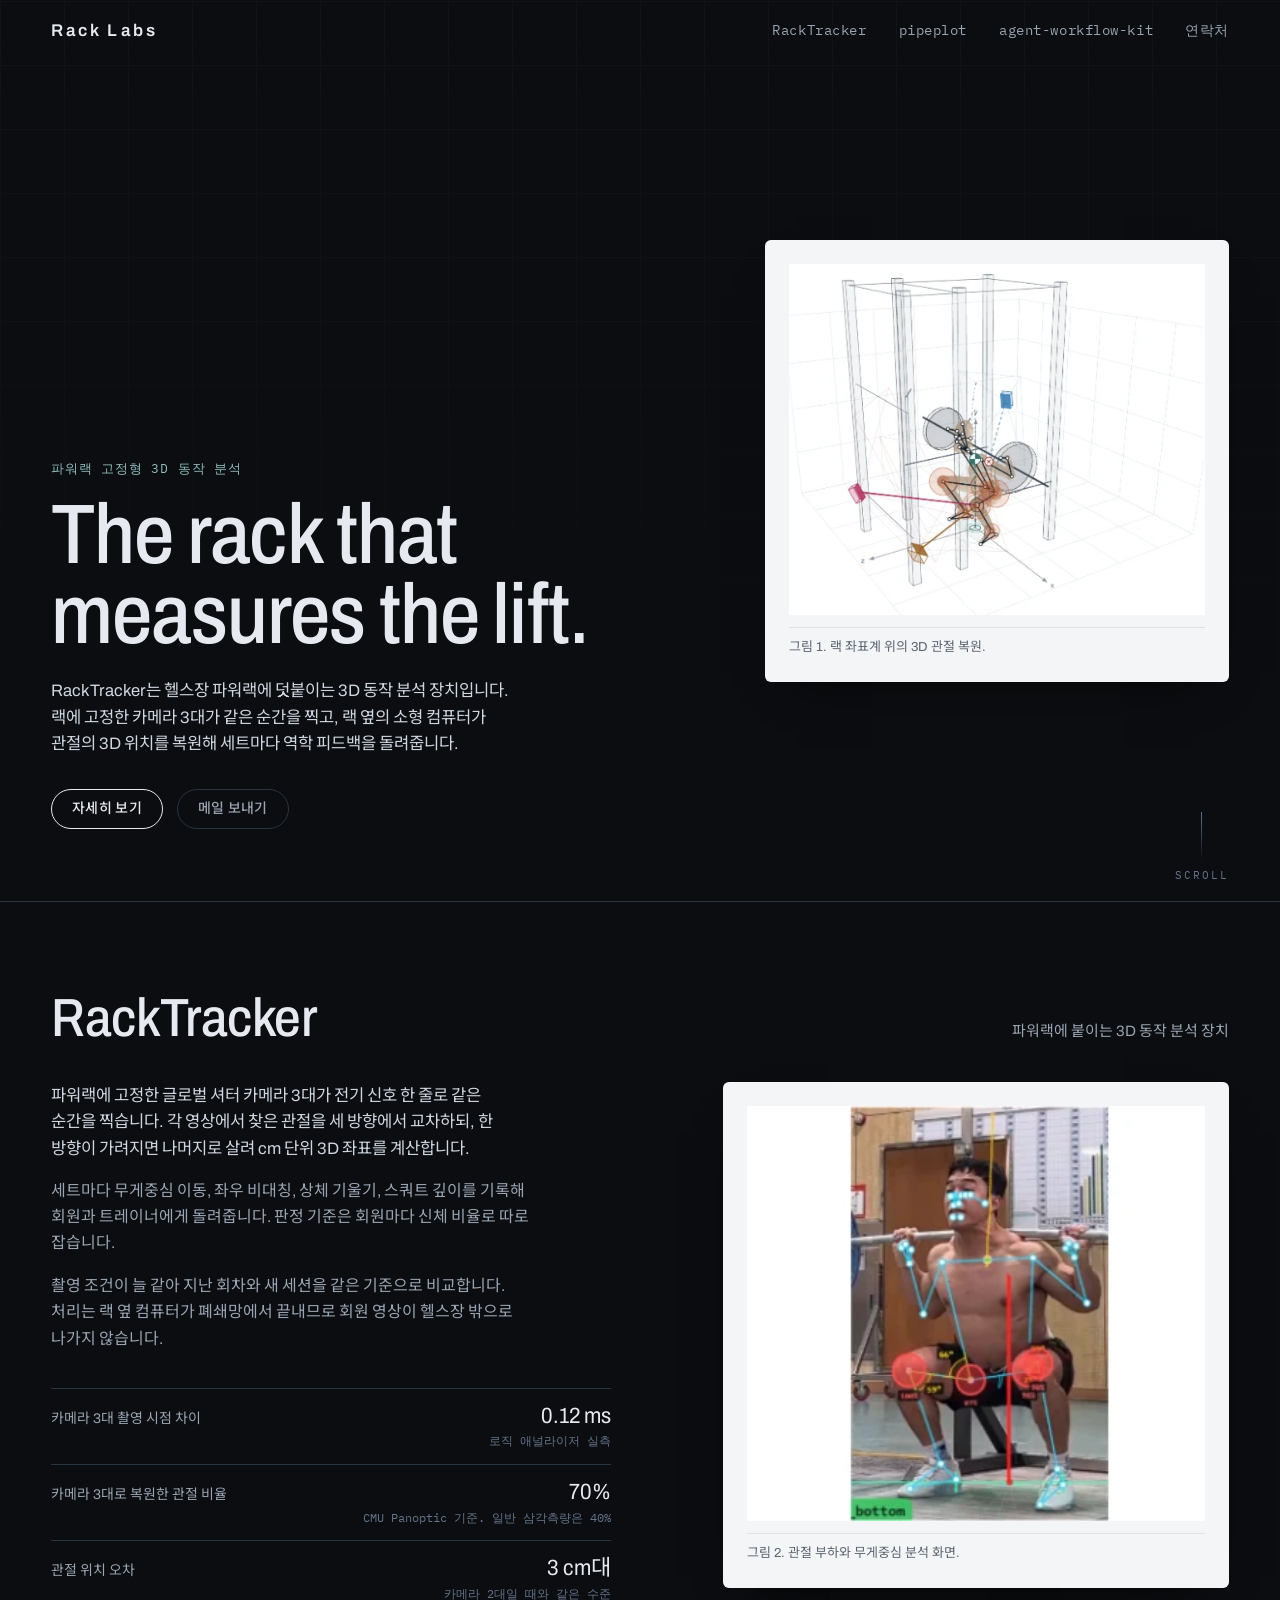
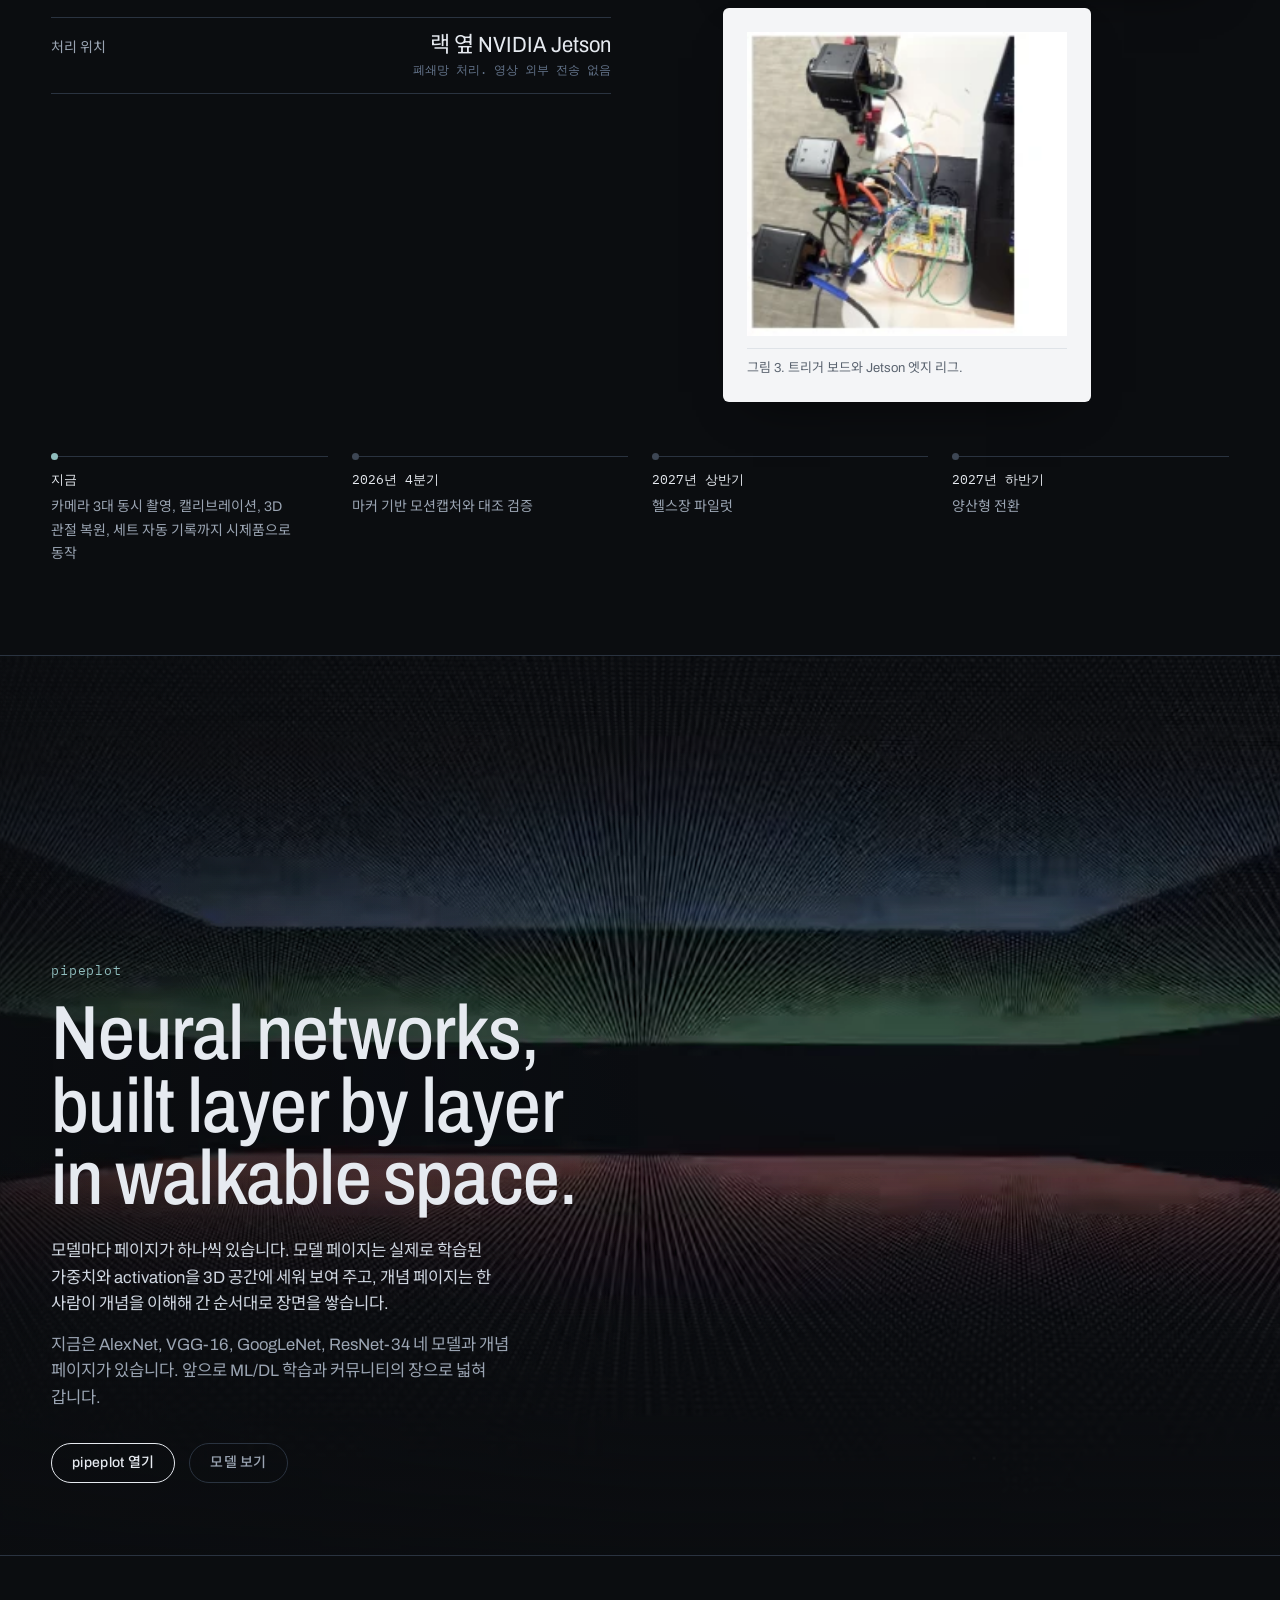
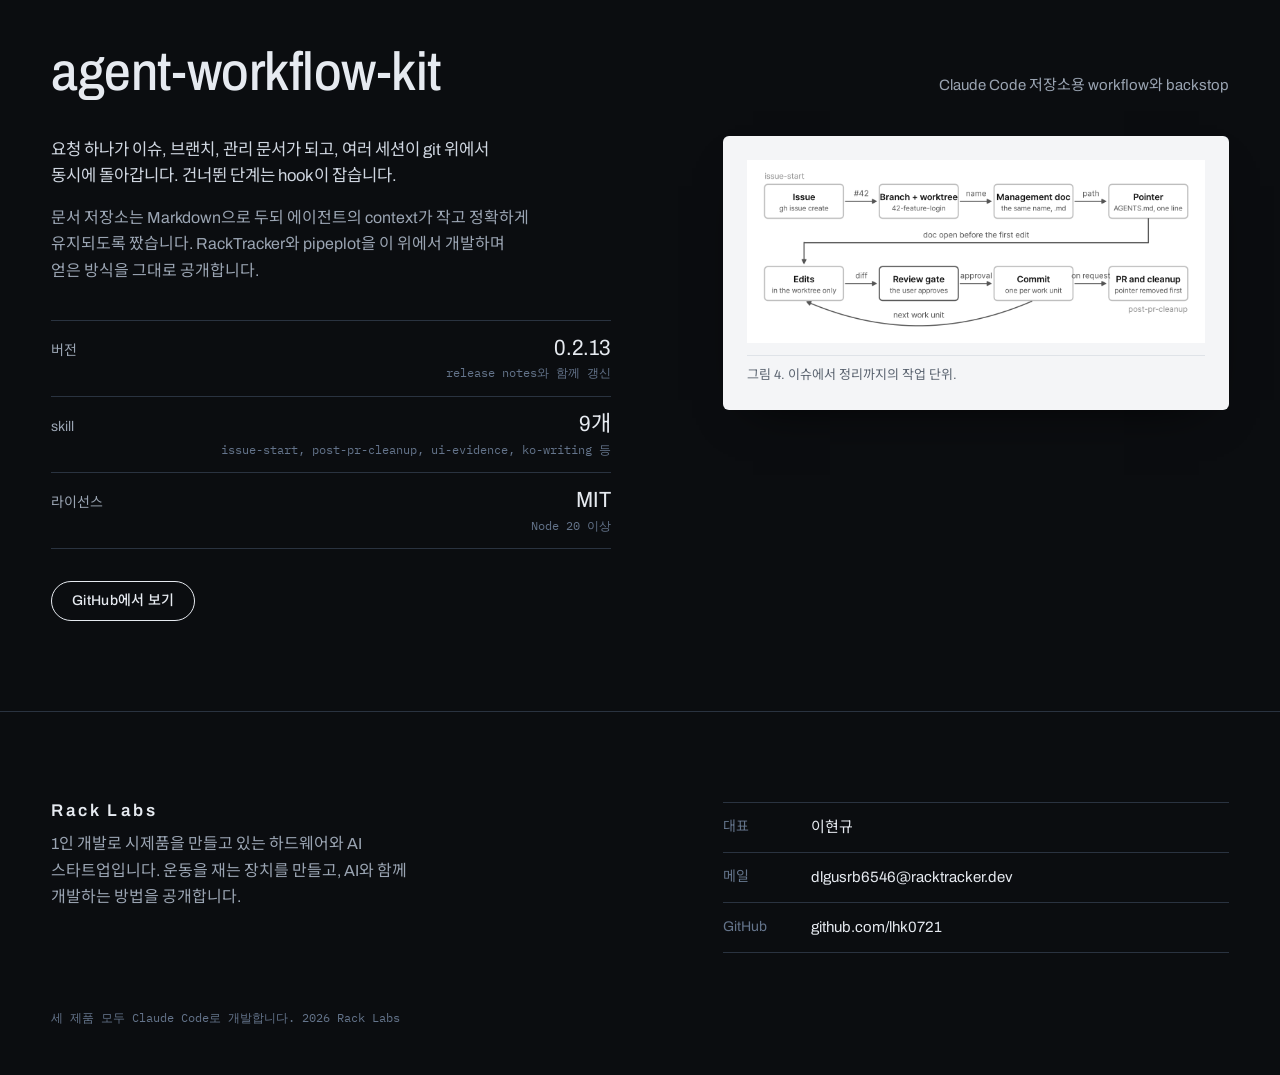
==== site/index.html @ 4a1721a9 "feat: Rack Labs 랜딩 사이트 추가 (#12) - site/: racktracker.dev 루트용 정적 페이지. 히어로(RackTracker 3D 랙 도면), RackT" ====
<!doctype html>
<html lang="ko">
<head>
  <meta charset="UTF-8" />
  <meta name="viewport" content="width=device-width, initial-scale=1.0" />
  <title>Rack Labs</title>
  <meta name="description" content="파워랙에 붙이는 3D 동작 분석 장치 RackTracker, 신경망을 3D 장면으로 보여 주는 pipeplot, Claude Code용 하네스 agent-workflow-kit를 만드는 Rack Labs입니다." />
  <meta property="og:type" content="website" />
  <meta property="og:title" content="Rack Labs" />
  <meta property="og:description" content="The rack that measures the lift. RackTracker, pipeplot, agent-workflow-kit." />
  <meta property="og:url" content="https://racktracker.dev/" />
  <meta property="og:image" content="https://racktracker.dev/assets/rig.png" />
  <link rel="icon" href="data:image/svg+xml,%3Csvg xmlns='http://www.w3.org/2000/svg' viewBox='0 0 16 16'%3E%3Crect x='3.5' y='2.5' width='9' height='11' fill='none' stroke='%239aa4b2'/%3E%3Ccircle cx='3.5' cy='4' r='1.7' fill='%23e6eaf0'/%3E%3Ccircle cx='12.5' cy='4' r='1.7' fill='%23e6eaf0'/%3E%3Ccircle cx='8' cy='13.5' r='1.7' fill='%23e6eaf0'/%3E%3C/svg%3E" />
  <link rel="preconnect" href="https://fonts.googleapis.com" />
  <link rel="preconnect" href="https://fonts.gstatic.com" crossorigin />
  <link rel="stylesheet" href="https://fonts.googleapis.com/css2?family=Archivo:wdth,wght@62..125,300..800&family=IBM+Plex+Mono:wght@400;500&family=Noto+Sans+KR:wght@400;500&display=swap" />
  <link rel="stylesheet" href="style.css" />
</head>
<body>
  <header class="bar" id="bar">
    <a class="brand" href="#top">Rack Labs</a>
    <nav aria-label="페이지 안내">
      <a href="#racktracker">RackTracker</a>
      <a href="#pipeplot">pipeplot</a>
      <a href="#agent-workflow-kit">agent-workflow-kit</a>
      <a href="#contact">연락처</a>
    </nav>
  </header>

  <main id="top">
    <section class="hero" id="hero" aria-labelledby="hero-title">
      <div class="copy">
        <p class="kicker">파워랙 고정형 3D 동작 분석</p>
        <h1 id="hero-title">The rack that<br>measures the lift.</h1>
        <p class="lede">RackTracker는 헬스장 파워랙에 덧붙이는 3D 동작 분석 장치입니다. 랙에 고정한 카메라 3대가 같은 순간을 찍고, 랙 옆의 소형 컴퓨터가 관절의 3D 위치를 복원해 세트마다 역학 피드백을 돌려줍니다.</p>
        <div class="cta">
          <a class="btn" href="#racktracker">자세히 보기</a>
          <a class="btn ghost" href="mailto:dlgusrb6546@racktracker.dev">메일 보내기</a>
        </div>
      </div>
      <figure class="sheet hero-sheet">
        <img src="assets/rig.webp" width="501" height="423" alt="파워랙 와이어프레임 안에 복원된 3D 관절 스켈레톤과 바벨, 랙 바깥의 카메라 세 대" />
        <figcaption>그림 1. 랙 좌표계 위의 3D 관절 복원.</figcaption>
      </figure>
      <div class="cue" aria-hidden="true"><i></i>scroll</div>
    </section>

    <section class="wing" id="racktracker" aria-labelledby="rt-title">
      <div class="head">
        <h2 id="rt-title">RackTracker</h2>
        <p>파워랙에 붙이는 3D 동작 분석 장치</p>
      </div>
      <div class="cols">
        <div class="text">
          <p class="lede">파워랙에 고정한 글로벌 셔터 카메라 3대가 전기 신호 한 줄로 같은 순간을 찍습니다. 각 영상에서 찾은 관절을 세 방향에서 교차하되, 한 방향이 가려지면 나머지로 살려 cm 단위 3D 좌표를 계산합니다.</p>
          <p>세트마다 무게중심 이동, 좌우 비대칭, 상체 기울기, 스쿼트 깊이를 기록해 회원과 트레이너에게 돌려줍니다. 판정 기준은 회원마다 신체 비율로 따로 잡습니다.</p>
          <p>촬영 조건이 늘 같아 지난 회차와 새 세션을 같은 기준으로 비교합니다. 처리는 랙 옆 컴퓨터가 폐쇄망에서 끝내므로 회원 영상이 헬스장 밖으로 나가지 않습니다.</p>
          <dl class="facts">
            <div><dt>카메라 3대 촬영 시점 차이</dt><dd>0.12 ms<small>로직 애널라이저 실측</small></dd></div>
            <div><dt>카메라 3대로 복원한 관절 비율</dt><dd>70%<small>CMU Panoptic 기준. 일반 삼각측량은 40%</small></dd></div>
            <div><dt>관절 위치 오차</dt><dd>3 cm대<small>카메라 2대일 때와 같은 수준</small></dd></div>
            <div><dt>처리 위치</dt><dd>랙 옆 NVIDIA Jetson<small>폐쇄망 처리. 영상 외부 전송 없음</small></dd></div>
          </dl>
        </div>
        <div class="figs">
          <figure class="sheet">
            <img src="assets/demo.webp" width="322" height="292" alt="스쿼트 하단 자세 위에 관절 각도와 부하 표시가 겹쳐진 분석 화면" />
            <figcaption>그림 2. 관절 부하와 무게중심 분석 화면.</figcaption>
          </figure>
          <figure class="sheet">
            <img src="assets/hardware.webp" width="200" height="190" alt="카메라 모듈 두 대와 직접 만든 트리거 보드가 연결된 엣지 리그" />
            <figcaption>그림 3. 트리거 보드와 Jetson 엣지 리그.</figcaption>
          </figure>
        </div>
      </div>
      <ol class="timeline" aria-label="개발 일정">
        <li><span class="when">지금</span><span class="what">카메라 3대 동시 촬영, 캘리브레이션, 3D 관절 복원, 세트 자동 기록까지 시제품으로 동작</span></li>
        <li><span class="when">2026년 4분기</span><span class="what">마커 기반 모션캡처와 대조 검증</span></li>
        <li><span class="when">2027년 상반기</span><span class="what">헬스장 파일럿</span></li>
        <li><span class="when">2027년 하반기</span><span class="what">양산형 전환</span></li>
      </ol>
    </section>

    <section class="pp" id="pipeplot" aria-labelledby="pp-title">
      <div class="poster" aria-hidden="true">
        <video id="pp-video" autoplay muted loop playsinline disablepictureinpicture preload="metadata" poster="assets/pipeplot-hero.webp">
          <source src="assets/pipeplot-hero.webm" type="video/webm" />
          <source src="assets/pipeplot-hero.mp4" type="video/mp4" />
        </video>
      </div>
      <div class="veil" aria-hidden="true"></div>
      <div class="copy">
        <p class="kicker">pipeplot</p>
        <h2 id="pp-title">Neural networks,<br>built layer by layer<br>in walkable space.</h2>
        <p class="lede">모델마다 페이지가 하나씩 있습니다. 모델 페이지는 실제로 학습된 가중치와 activation을 3D 공간에 세워 보여 주고, 개념 페이지는 한 사람이 개념을 이해해 간 순서대로 장면을 쌓습니다.</p>
        <p class="lede">지금은 AlexNet, VGG-16, GoogLeNet, ResNet-34 네 모델과 개념 페이지가 있습니다. 앞으로 ML/DL 학습과 커뮤니티의 장으로 넓혀 갑니다.</p>
        <div class="cta">
          <a class="btn" href="https://pipeplot.pages.dev" rel="noopener">pipeplot 열기</a>
          <a class="btn ghost" href="https://pipeplot.pages.dev/#models" rel="noopener">모델 보기</a>
        </div>
      </div>
    </section>

    <section class="wing" id="agent-workflow-kit" aria-labelledby="awk-title">
      <div class="head">
        <h2 id="awk-title">agent-workflow-kit</h2>
        <p>Claude Code 저장소용 workflow와 backstop</p>
      </div>
      <div class="cols">
        <div class="text">
          <p class="lede">요청 하나가 이슈, 브랜치, 관리 문서가 되고, 여러 세션이 git 위에서 동시에 돌아갑니다. 건너뛴 단계는 hook이 잡습니다.</p>
          <p>문서 저장소는 Markdown으로 두되 에이전트의 context가 작고 정확하게 유지되도록 짰습니다. RackTracker와 pipeplot을 이 위에서 개발하며 얻은 방식을 그대로 공개합니다.</p>
          <dl class="facts">
            <div><dt>버전</dt><dd>0.2.13<small>release notes와 함께 갱신</small></dd></div>
            <div><dt>skill</dt><dd>9개<small>issue-start, post-pr-cleanup, ui-evidence, ko-writing 등</small></dd></div>
            <div><dt>라이선스</dt><dd>MIT<small>Node 20 이상</small></dd></div>
          </dl>
          <div class="cta">
            <a class="btn" href="https://github.com/lhk0721/agent-workflow-kit" rel="noopener">GitHub에서 보기</a>
          </div>
        </div>
        <div class="figs">
          <figure class="sheet">
            <img src="assets/awk-work-unit.png" width="1323" height="520" alt="이슈, 브랜치와 worktree, 관리 문서, 포인터를 거쳐 편집, 검토, 커밋, PR 정리로 이어지는 작업 단위 흐름도" />
            <figcaption>그림 4. 이슈에서 정리까지의 작업 단위.</figcaption>
          </figure>
        </div>
      </div>
    </section>
  </main>

  <footer class="foot" id="contact">
    <div class="who">
      <p class="brand">Rack Labs</p>
      <p>1인 개발로 시제품을 만들고 있는 하드웨어와 AI 스타트업입니다. 운동을 재는 장치를 만들고, AI와 함께 개발하는 방법을 공개합니다.</p>
    </div>
    <dl class="contact">
      <div><dt>대표</dt><dd>이현규</dd></div>
      <div><dt>메일</dt><dd><a href="mailto:dlgusrb6546@racktracker.dev">dlgusrb6546@racktracker.dev</a></dd></div>
      <div><dt>GitHub</dt><dd><a href="https://github.com/lhk0721" rel="noopener">github.com/lhk0721</a></dd></div>
    </dl>
    <p class="fine">세 제품 모두 Claude Code로 개발합니다. 2026 Rack Labs</p>
  </footer>

  <script>
    // 상단 바: 조금이라도 내려가면 배경이 생긴다
    (function () {
      var bar = document.getElementById('bar');
      function update() { bar.classList.toggle('solid', window.scrollY > 24); }
      window.addEventListener('scroll', update, { passive: true });
      update();
    })();
    // 움직임 줄이기 설정이면 영상 대신 정지 화면만 둔다
    (function () {
      if (!matchMedia('(prefers-reduced-motion: reduce)').matches) return;
      var v = document.getElementById('pp-video');
      var img = document.createElement('img');
      img.src = v.getAttribute('poster'); img.alt = ''; img.decoding = 'async';
      v.replaceWith(img);
    })();
  </script>
</body>
</html>
---- site/style.css ----
/* Rack Labs landing. Tokens follow pipeplot's landing (dark page, Archivo
   display, Noto Sans KR body, IBM Plex Mono for figures). The one device of
   this page is the sheet: every figure sits on a paper-white drawing sheet,
   which marks it as a technical figure and keeps the white-background
   images from the business plan readable on the dark page. */
:root {
  color-scheme: dark;
  --bg: #0b0d10;
  --bg2: #11151b;
  --line: #2a3340;
  --ink: #e6eaf0;
  --body: #cfd6e0;
  --dim: #9aa4b2;
  --muted: #64748b;
  --faint: #3d4654;
  --tint: #8fbcbc;
  --sheet: #f4f5f7;
  --sheet-ink: #1b1f24;
  --sheet-dim: #5b6470;
  --sheet-line: #dfe3e8;
  --display: 'Archivo', 'Noto Sans KR', 'Malgun Gothic', system-ui, sans-serif;
  --mono: 'IBM Plex Mono', ui-monospace, Consolas, 'Malgun Gothic', monospace;
  --gutter: clamp(16px, 4vw, 56px);
  --wing: clamp(64px, 10vh, 140px);
  --radius: 6px;
  --pill: 999px;
}

html { scroll-behavior: smooth; }
@media (prefers-reduced-motion: reduce) { html { scroll-behavior: auto; } }

body {
  margin: 0;
  background: var(--bg);
  color: var(--body);
  font: 16px/1.65 var(--display);
  word-break: keep-all;
  -webkit-font-smoothing: antialiased;
}
a { color: inherit; text-decoration: none; }
h1, h2, h3 { margin: 0; color: var(--ink); font-weight: 500; }
img, video { display: block; max-width: 100%; height: auto; }
:focus-visible { outline: 1px solid var(--tint); outline-offset: 3px; border-radius: var(--radius); }

/* top bar: transparent over the hero, solid once scrolled past it (JS) */
.bar {
  position: sticky; top: 0; z-index: 5;
  display: flex; align-items: center; justify-content: space-between; gap: 24px;
  height: 60px; padding: 0 var(--gutter); margin-bottom: -60px;
  font: 14px/1 var(--mono); letter-spacing: .04em;
  border-bottom: 1px solid transparent;
  transition: background 240ms ease, border-color 240ms ease;
}
.bar.solid { background: rgba(11, 13, 16, .78); backdrop-filter: blur(10px); border-color: var(--line); }
.bar .brand { color: var(--ink); font: 600 17px/1 var(--display); letter-spacing: .18em; white-space: nowrap; }
.bar nav { display: flex; gap: clamp(16px, 3vw, 32px); overflow-x: auto; white-space: nowrap; }
.bar nav a { color: var(--dim); padding: 6px 0; }
.bar nav a:hover { color: var(--ink); }

/* shared copy pieces */
.kicker {
  margin: 0 0 18px;
  font: 13px/1.4 var(--mono); letter-spacing: .06em; color: var(--tint);
}
.lede { margin: 0; color: var(--body); font-size: clamp(16px, 1.3vw, 18px); line-height: 1.6; max-width: 46ch; }
.cta { display: flex; gap: 14px; margin-top: 32px; flex-wrap: wrap; }
.btn {
  display: inline-flex; align-items: center; padding: 12px 20px;
  font: 500 14px/1 var(--display); letter-spacing: .02em;
  border: 1px solid var(--ink); color: var(--ink); border-radius: var(--pill);
  transition: background 160ms ease, color 160ms ease, border-color 160ms ease;
}
.btn:hover { background: var(--ink); color: var(--bg); }
.btn.ghost { border-color: var(--line); color: var(--dim); }
.btn.ghost:hover { background: transparent; color: var(--ink); border-color: var(--dim); }

/* the sheet: a paper-white plate for figures */
.sheet {
  margin: 0; padding: clamp(14px, 2vw, 24px);
  background: var(--sheet); color: var(--sheet-ink);
  border-radius: var(--radius);
  box-shadow: 0 1px 0 rgba(255, 255, 255, .08) inset, 0 20px 50px -30px rgba(0, 0, 0, .9);
}
.sheet img { width: 100%; height: auto; }
.sheet figcaption {
  margin: 12px 0 0; padding-top: 10px;
  border-top: 1px solid var(--sheet-line);
  font-size: 13px; line-height: 1.5; color: var(--sheet-dim);
}

/* hero */
.hero {
  position: relative; min-height: 100svh; box-sizing: border-box;
  display: grid; grid-template-columns: minmax(0, 7fr) minmax(0, 5fr); align-items: end;
  gap: clamp(32px, 5vw, 80px);
  padding: 100px var(--gutter) clamp(40px, 8vh, 96px);
  overflow: hidden; isolation: isolate;
}
.hero::before {
  /* the faint grid of the rig drawing, carried onto the page */
  content: ''; position: absolute; inset: 0; z-index: -1; pointer-events: none;
  background-image:
    linear-gradient(var(--bg2) 1px, transparent 1px),
    linear-gradient(90deg, var(--bg2) 1px, transparent 1px);
  background-size: 64px 64px;
  mask-image: linear-gradient(180deg, rgba(0,0,0,.9), transparent 85%);
  -webkit-mask-image: linear-gradient(180deg, rgba(0,0,0,.9), transparent 85%);
}
.hero .copy { max-width: 880px; }
.hero h1 {
  font-size: clamp(44px, 6.6vw, 104px); line-height: .94; letter-spacing: -.01em;
  font-variation-settings: 'wdth' 82; text-wrap: balance;
}
.hero .lede { margin-top: 22px; }
.hero-sheet { align-self: center; margin-bottom: 8px; }
.hero .cue {
  position: absolute; right: var(--gutter); bottom: 20px;
  display: flex; flex-direction: column; align-items: center; gap: 10px;
  font: 11px/1 var(--mono); letter-spacing: .18em; text-transform: uppercase; color: var(--muted);
}
.hero .cue i {
  display: block; width: 1px; height: 48px;
  background: linear-gradient(var(--muted), transparent); animation: cue 2.2s ease-in-out infinite;
}
@keyframes cue {
  0% { transform: scaleY(0); transform-origin: top; }
  50% { transform: scaleY(1); transform-origin: top; }
  51% { transform-origin: bottom; }
  100% { transform: scaleY(0); transform-origin: bottom; }
}
@media (prefers-reduced-motion: reduce) { .hero .cue i { animation: none; } }

/* wings: the two product sections */
.wing { padding: var(--wing) var(--gutter); border-top: 1px solid var(--line); }
.head {
  display: flex; align-items: baseline; justify-content: space-between; gap: 16px 32px; flex-wrap: wrap;
  margin-bottom: clamp(28px, 4vh, 48px);
}
.head h2 { font-size: clamp(32px, 4.2vw, 60px); line-height: 1; letter-spacing: -.01em; font-variation-settings: 'wdth' 86; }
.head p { margin: 0; color: var(--dim); font-size: 15px; }
.cols { display: grid; grid-template-columns: minmax(0, 6fr) minmax(0, 5fr); gap: clamp(32px, 5vw, 80px); align-items: start; }
.text p + p { margin-top: 16px; }
.text > p:not(.lede) { max-width: 54ch; color: var(--dim); }
.figs { display: grid; gap: 20px; }
.figs .sheet:nth-child(2) { max-width: 320px; }

/* facts: a definition list with hairlines, value large */
.facts { margin: 36px 0 0; padding: 0; border-top: 1px solid var(--line); max-width: 560px; }
.facts > div {
  display: grid; grid-template-columns: minmax(0, 1fr) auto; gap: 8px 24px; align-items: baseline;
  padding: 14px 0; border-bottom: 1px solid var(--line);
}
.facts dt { margin: 0; color: var(--dim); font-size: 14px; }
.facts dd { margin: 0; text-align: right; color: var(--ink); font-size: 22px; line-height: 1.2; font-variation-settings: 'wdth' 90; }
.facts dd small { display: block; margin-top: 4px; font: 12px/1.4 var(--mono); color: var(--muted); }

/* timeline: the one true sequence on the page */
.timeline {
  list-style: none; margin: clamp(40px, 6vh, 72px) 0 0; padding: 0;
  display: grid; grid-template-columns: repeat(4, minmax(0, 1fr)); gap: 24px;
}
.timeline li { padding-top: 14px; border-top: 1px solid var(--line); position: relative; }
.timeline li::before {
  content: ''; position: absolute; top: -4px; left: 0; width: 7px; height: 7px; border-radius: 50%;
  background: var(--faint);
}
.timeline li:first-child::before { background: var(--tint); }
.timeline .when { display: block; font: 13px/1.4 var(--mono); color: var(--ink); margin-bottom: 6px; }
.timeline .what { display: block; font-size: 14px; color: var(--dim); max-width: 30ch; }

/* pipeplot: its own hero, carried over as is */
.pp {
  position: relative; min-height: 100svh; box-sizing: border-box; display: grid; align-items: end;
  padding: 100px var(--gutter) clamp(40px, 8vh, 96px); overflow: hidden; isolation: isolate;
  border-top: 1px solid var(--line);
}
.pp .poster {
  position: absolute; inset: 0; z-index: -2;
  background: radial-gradient(70% 55% at 68% 42%, rgba(143, 188, 188, .10), transparent 70%);
}
.pp .poster video, .pp .poster img { width: 100%; height: 100%; object-fit: cover; opacity: .9; }
.pp .veil {
  position: absolute; inset: 0; z-index: -1;
  background:
    linear-gradient(180deg, rgba(11,13,16,.55) 0%, rgba(11,13,16,0) 30%, rgba(11,13,16,0) 55%, rgba(11,13,16,.92) 100%),
    linear-gradient(90deg, rgba(11,13,16,.55) 0%, rgba(11,13,16,0) 50%);
}
.pp .copy { max-width: 880px; }
.pp h2 {
  font-size: clamp(40px, 6vw, 96px); line-height: .94; letter-spacing: -.01em;
  font-variation-settings: 'wdth' 82; text-wrap: balance;
}
.pp .lede { margin-top: 22px; }
.pp .lede + .lede { margin-top: 14px; color: var(--dim); }

/* footer */
.foot {
  display: grid; grid-template-columns: minmax(0, 6fr) minmax(0, 5fr); gap: 32px clamp(32px, 5vw, 80px);
  padding: var(--wing) var(--gutter) 48px; border-top: 1px solid var(--line);
}
.foot .brand { margin: 0 0 12px; color: var(--ink); font: 600 17px/1 var(--display); letter-spacing: .18em; }
.foot .who p:not(.brand) { margin: 0; max-width: 44ch; color: var(--dim); }
.foot .contact { margin: 0; padding: 0; border-top: 1px solid var(--line); }
.foot .contact > div {
  display: grid; grid-template-columns: 72px minmax(0, 1fr); gap: 16px; padding: 12px 0;
  border-bottom: 1px solid var(--line);
}
.foot .contact dt { margin: 0; color: var(--muted); font-size: 14px; }
.foot .contact dd { margin: 0; color: var(--ink); font-size: 15px; overflow-wrap: anywhere; }
.foot .contact a:hover { color: var(--tint); }
.foot .fine { grid-column: 1 / -1; margin: 24px 0 0; font: 12px/1.5 var(--mono); color: var(--muted); }

/* narrow screens */
@media (max-width: 900px) {
  .hero { grid-template-columns: 1fr; align-items: start; padding-top: 88px; }
  .hero .copy { order: 1; }
  .hero-sheet { order: 2; max-width: 440px; margin-bottom: 40px; }
  .hero .cue { display: none; }
  .cols, .foot { grid-template-columns: 1fr; }
  .timeline { grid-template-columns: 1fr; gap: 0; }
  .timeline li { display: grid; grid-template-columns: 120px minmax(0, 1fr); gap: 12px; padding: 12px 0 12px 16px; border-top: 0; border-left: 1px solid var(--line); }
  .timeline li::before { top: 18px; left: -4px; }
  .timeline .when { margin: 0; }
  .figs .sheet:nth-child(2) { max-width: none; }
}
@media (max-width: 640px) {
  /* the bar wraps to two lines and stops overlaying the hero */
  .bar { flex-wrap: wrap; height: auto; margin-bottom: 0; padding: 14px var(--gutter) 12px; row-gap: 10px; }
  .bar nav { width: 100%; flex-wrap: wrap; white-space: normal; overflow: visible; gap: 6px 18px; font-size: 12px; }
  .hero { padding-top: 24px; }
  .facts > div { grid-template-columns: 1fr; }
  .facts dd { text-align: left; }
}
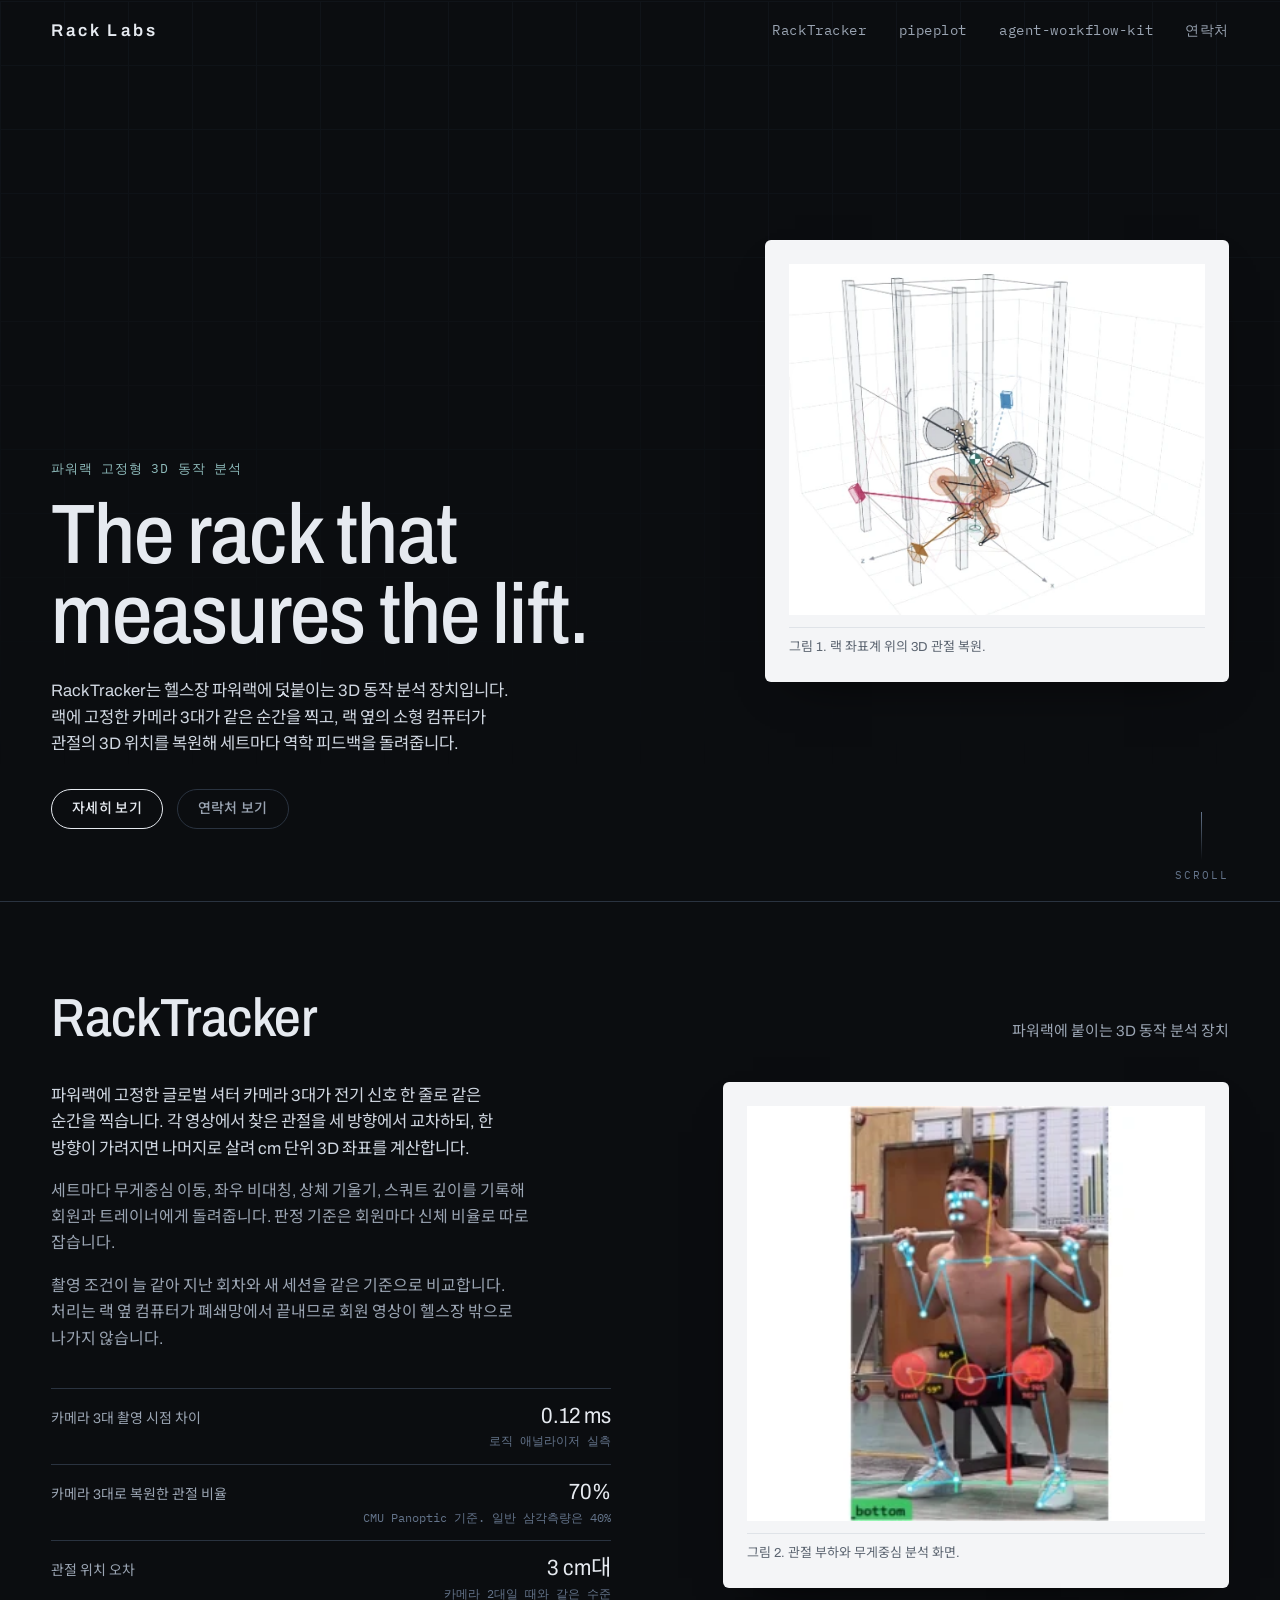
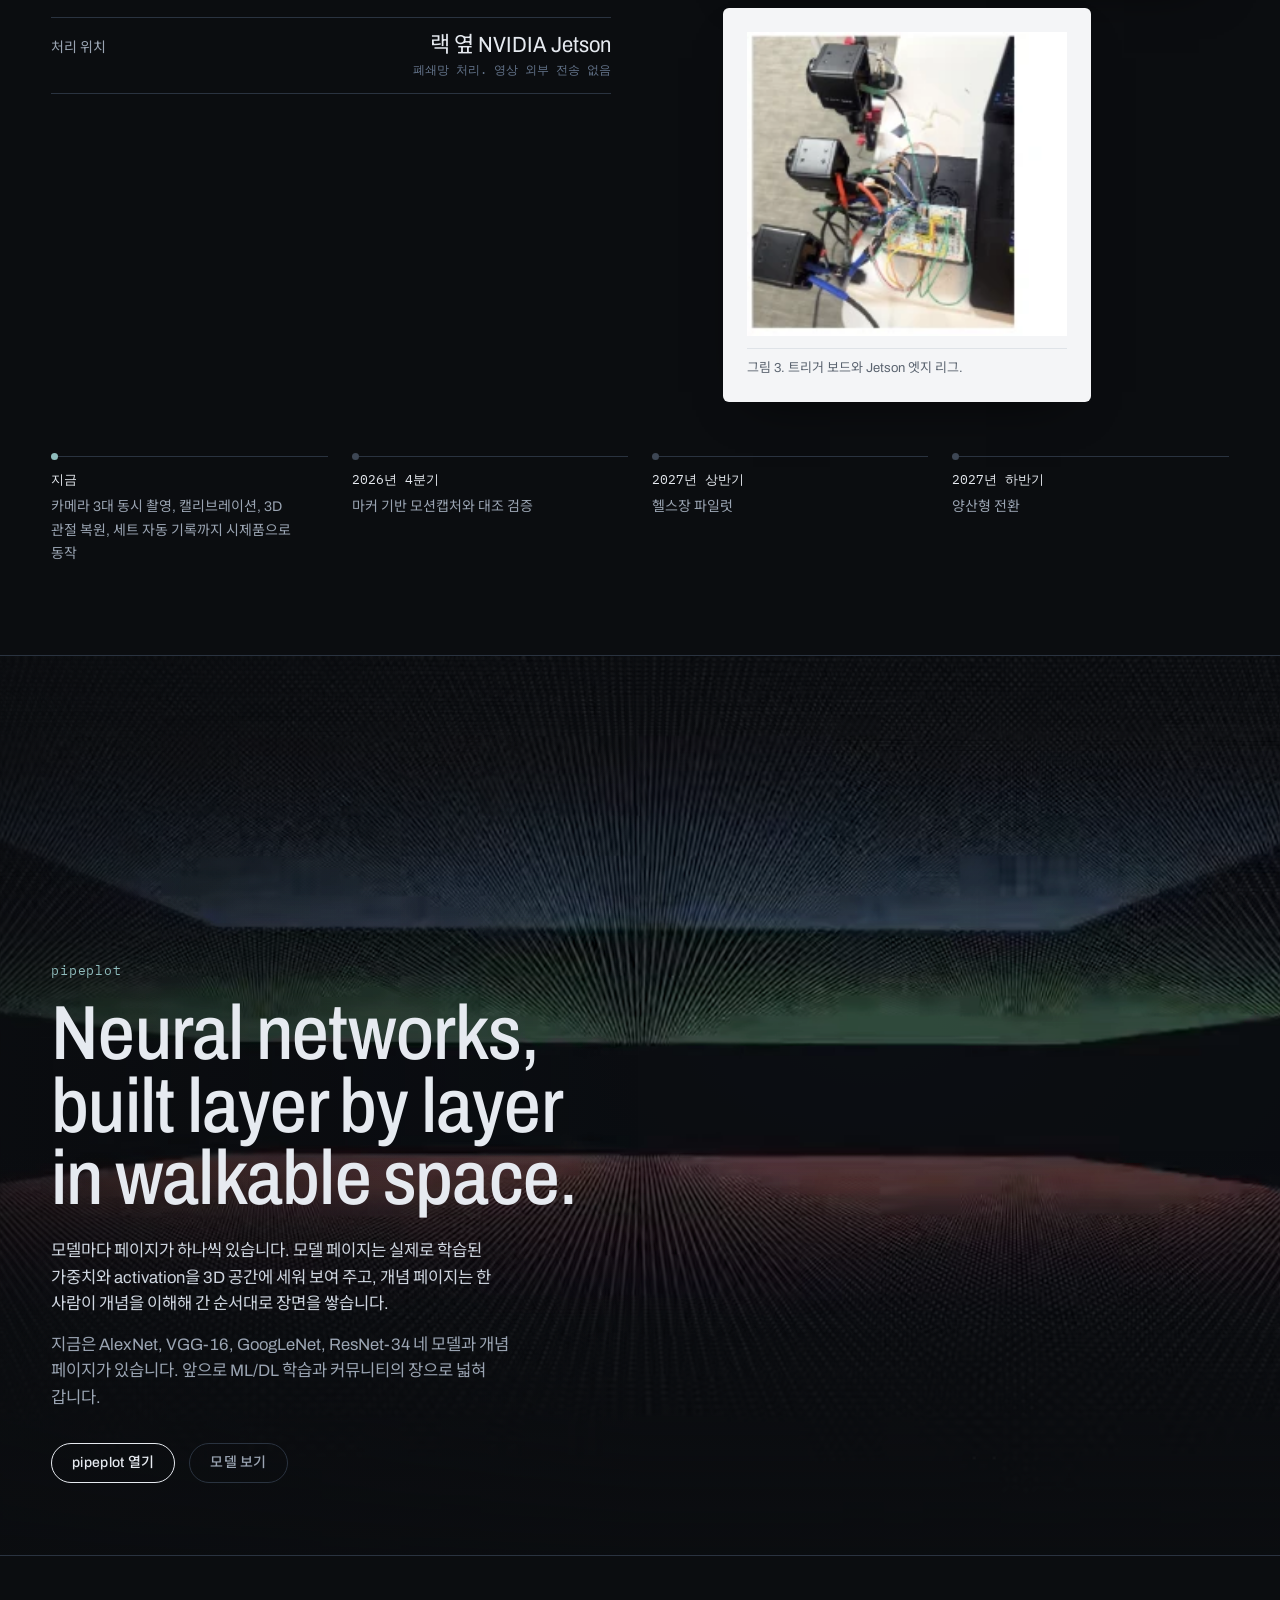
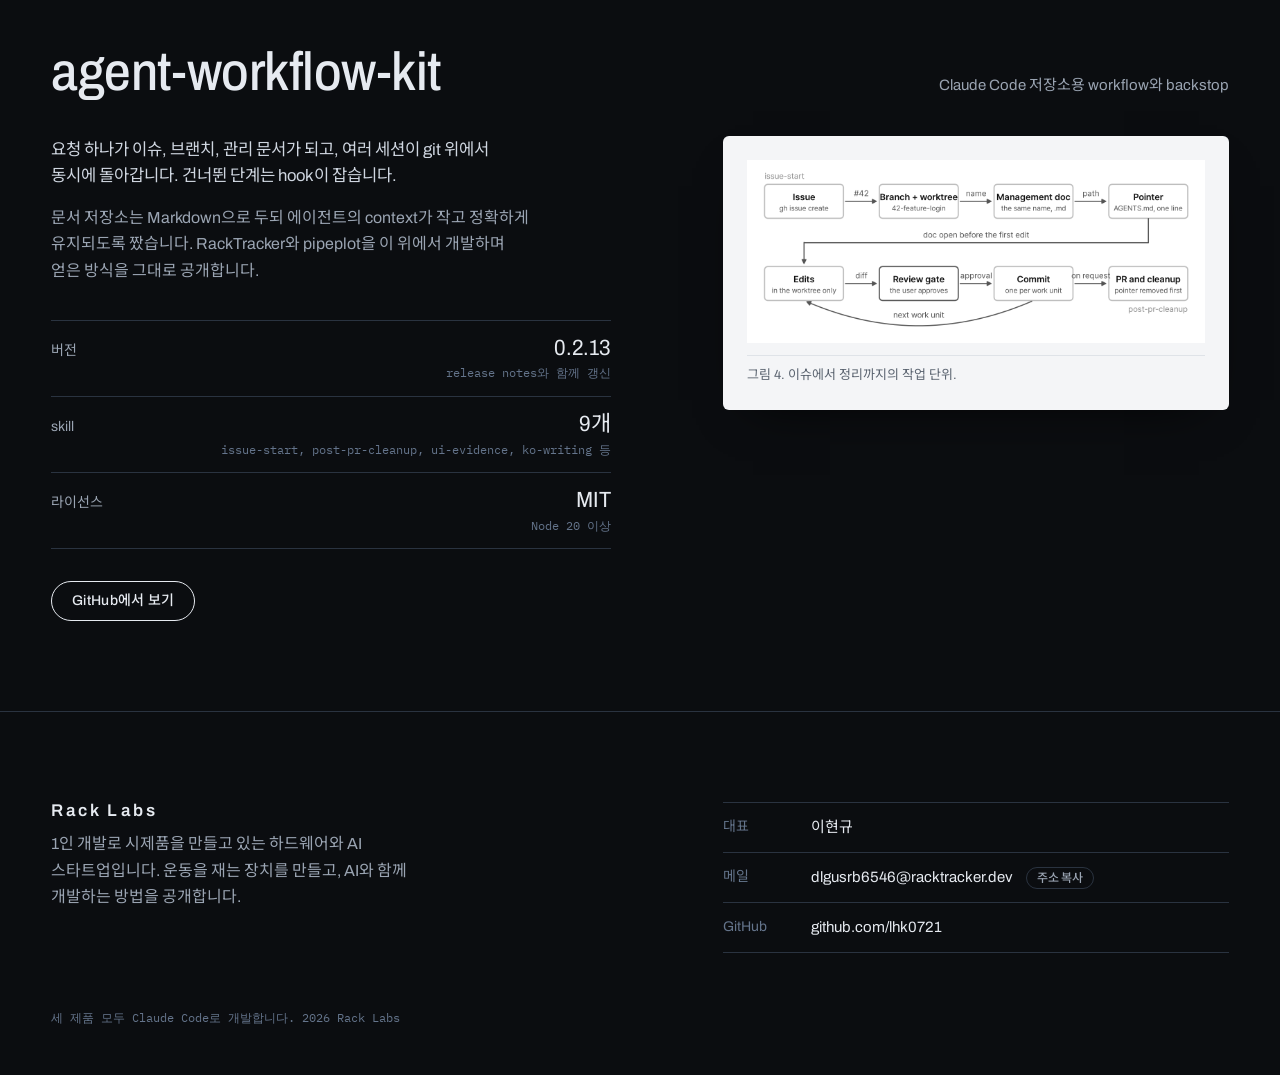
==== commit f2414e3f: "fix: 히어로 연락 버튼을 연락처 이동으로 바꾸고 주소 복사 버튼 추가 (#12) - mailto 링크는 메일 앱이 없는 PC에서 아무 반응이 없어 #contact 이동으로 교체" ====
--- a/site/index.html
+++ b/site/index.html
@@ -35,7 +35,7 @@
         <p class="lede">RackTracker는 헬스장 파워랙에 덧붙이는 3D 동작 분석 장치입니다. 랙에 고정한 카메라 3대가 같은 순간을 찍고, 랙 옆의 소형 컴퓨터가 관절의 3D 위치를 복원해 세트마다 역학 피드백을 돌려줍니다.</p>
         <div class="cta">
           <a class="btn" href="#racktracker">자세히 보기</a>
-          <a class="btn ghost" href="mailto:dlgusrb6546@racktracker.dev">메일 보내기</a>
+          <a class="btn ghost" href="#contact">연락처 보기</a>
         </div>
       </div>
       <figure class="sheet hero-sheet">
@@ -136,7 +136,7 @@
     </div>
     <dl class="contact">
       <div><dt>대표</dt><dd>이현규</dd></div>
-      <div><dt>메일</dt><dd><a href="mailto:dlgusrb6546@racktracker.dev">dlgusrb6546@racktracker.dev</a></dd></div>
+      <div><dt>메일</dt><dd><a href="mailto:dlgusrb6546@racktracker.dev">dlgusrb6546@racktracker.dev</a> <button class="copy" type="button" data-copy="dlgusrb6546@racktracker.dev">주소 복사</button></dd></div>
       <div><dt>GitHub</dt><dd><a href="https://github.com/lhk0721" rel="noopener">github.com/lhk0721</a></dd></div>
     </dl>
     <p class="fine">세 제품 모두 Claude Code로 개발합니다. 2026 Rack Labs</p>
@@ -150,6 +150,25 @@
       window.addEventListener('scroll', update, { passive: true });
       update();
     })();
+    // 메일 주소 복사 버튼: 메일 앱이 없는 PC를 위한 길
+    (function () {
+      var btn = document.querySelector('.copy');
+      if (!btn) return;
+      var label = btn.textContent;
+      btn.addEventListener('click', function () {
+        var text = btn.getAttribute('data-copy');
+        var done = function () {
+          btn.textContent = '복사됨';
+          btn.classList.add('done');
+          setTimeout(function () { btn.textContent = label; btn.classList.remove('done'); }, 2000);
+        };
+        if (navigator.clipboard && navigator.clipboard.writeText) {
+          navigator.clipboard.writeText(text).then(done, function () { window.prompt('주소를 복사하세요', text); });
+        } else {
+          window.prompt('주소를 복사하세요', text);
+        }
+      });
+    })();
     // 움직임 줄이기 설정이면 영상 대신 정지 화면만 둔다
     (function () {
       if (!matchMedia('(prefers-reduced-motion: reduce)').matches) return;
--- a/site/style.css
+++ b/site/style.css
@@ -208,6 +208,14 @@
 .foot .contact dt { margin: 0; color: var(--muted); font-size: 14px; }
 .foot .contact dd { margin: 0; color: var(--ink); font-size: 15px; overflow-wrap: anywhere; }
 .foot .contact a:hover { color: var(--tint); }
+.foot .copy {
+  margin-left: 10px; padding: 4px 10px; cursor: pointer;
+  font: 500 12px/1 var(--display); color: var(--dim);
+  background: none; border: 1px solid var(--line); border-radius: var(--pill);
+  transition: color 160ms ease, border-color 160ms ease;
+}
+.foot .copy:hover { color: var(--ink); border-color: var(--dim); }
+.foot .copy.done { color: var(--tint); border-color: var(--tint); }
 .foot .fine { grid-column: 1 / -1; margin: 24px 0 0; font: 12px/1.5 var(--mono); color: var(--muted); }
 
 /* narrow screens */
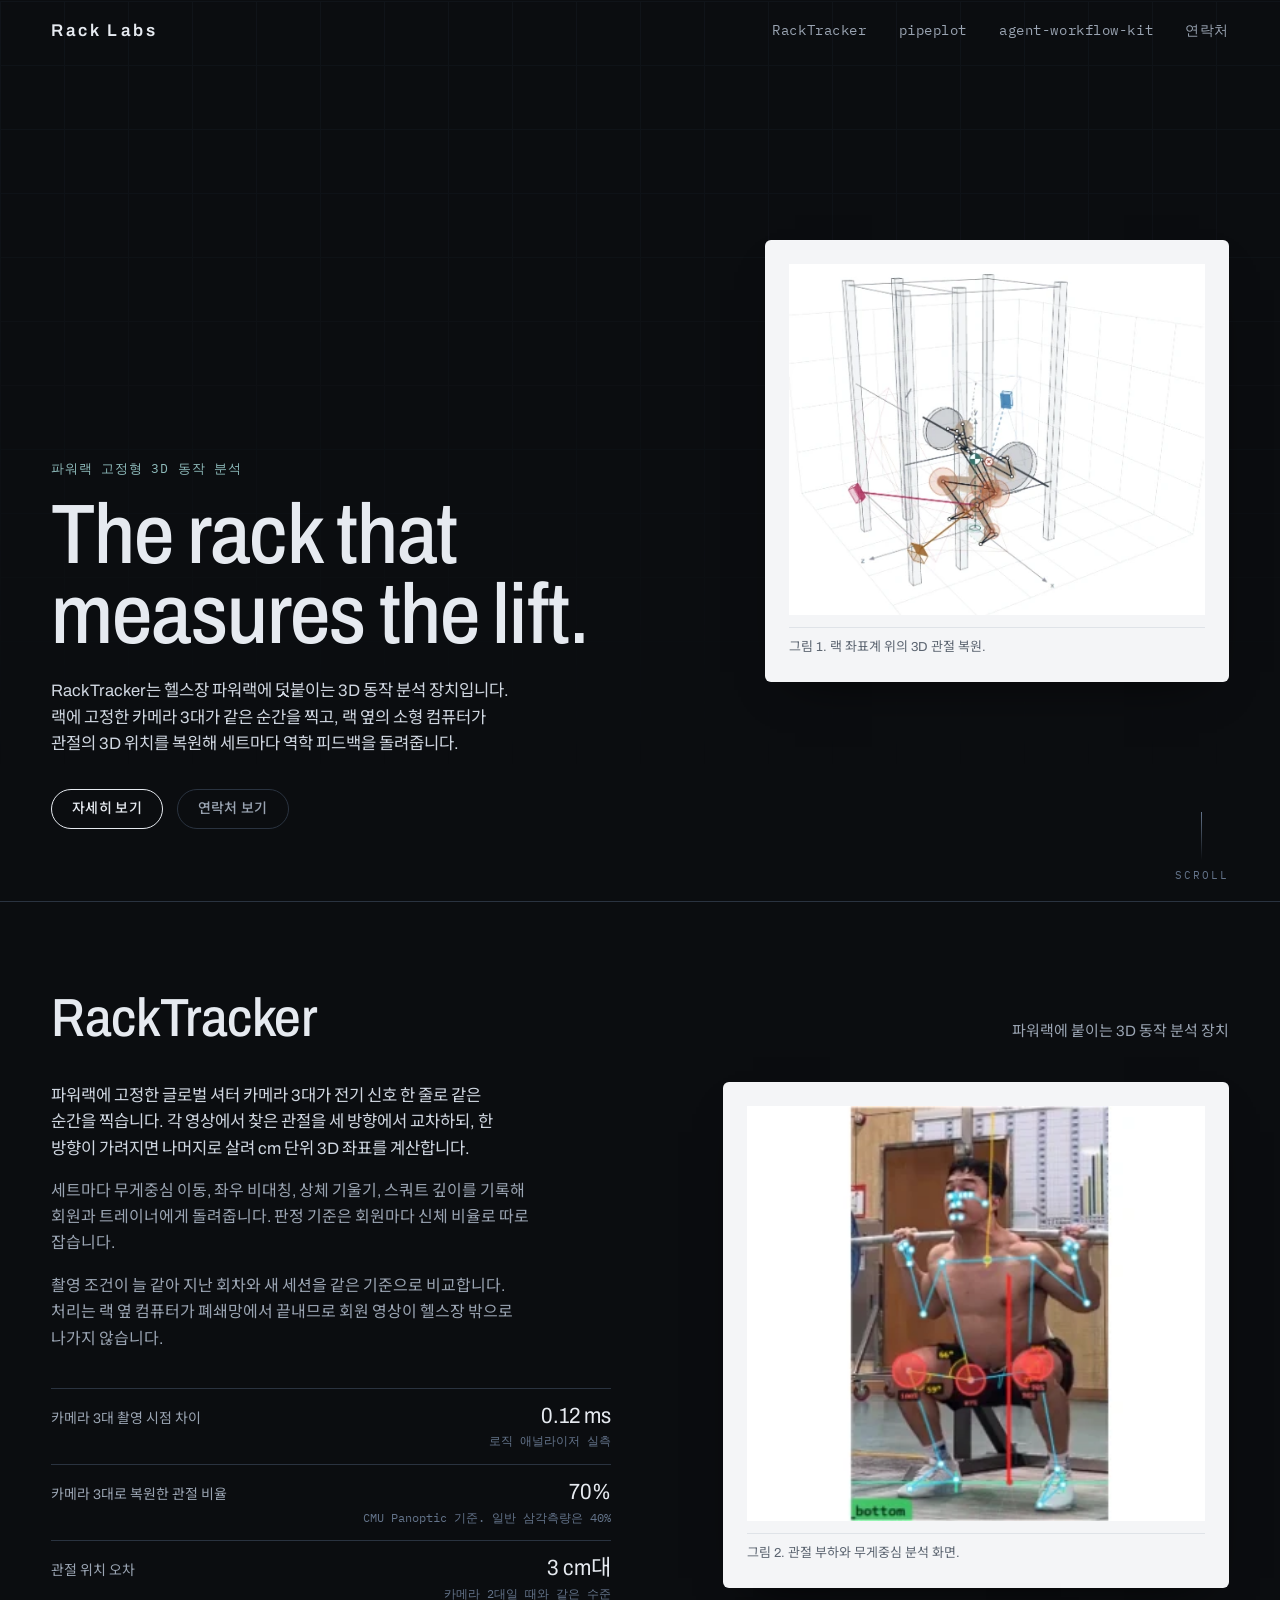
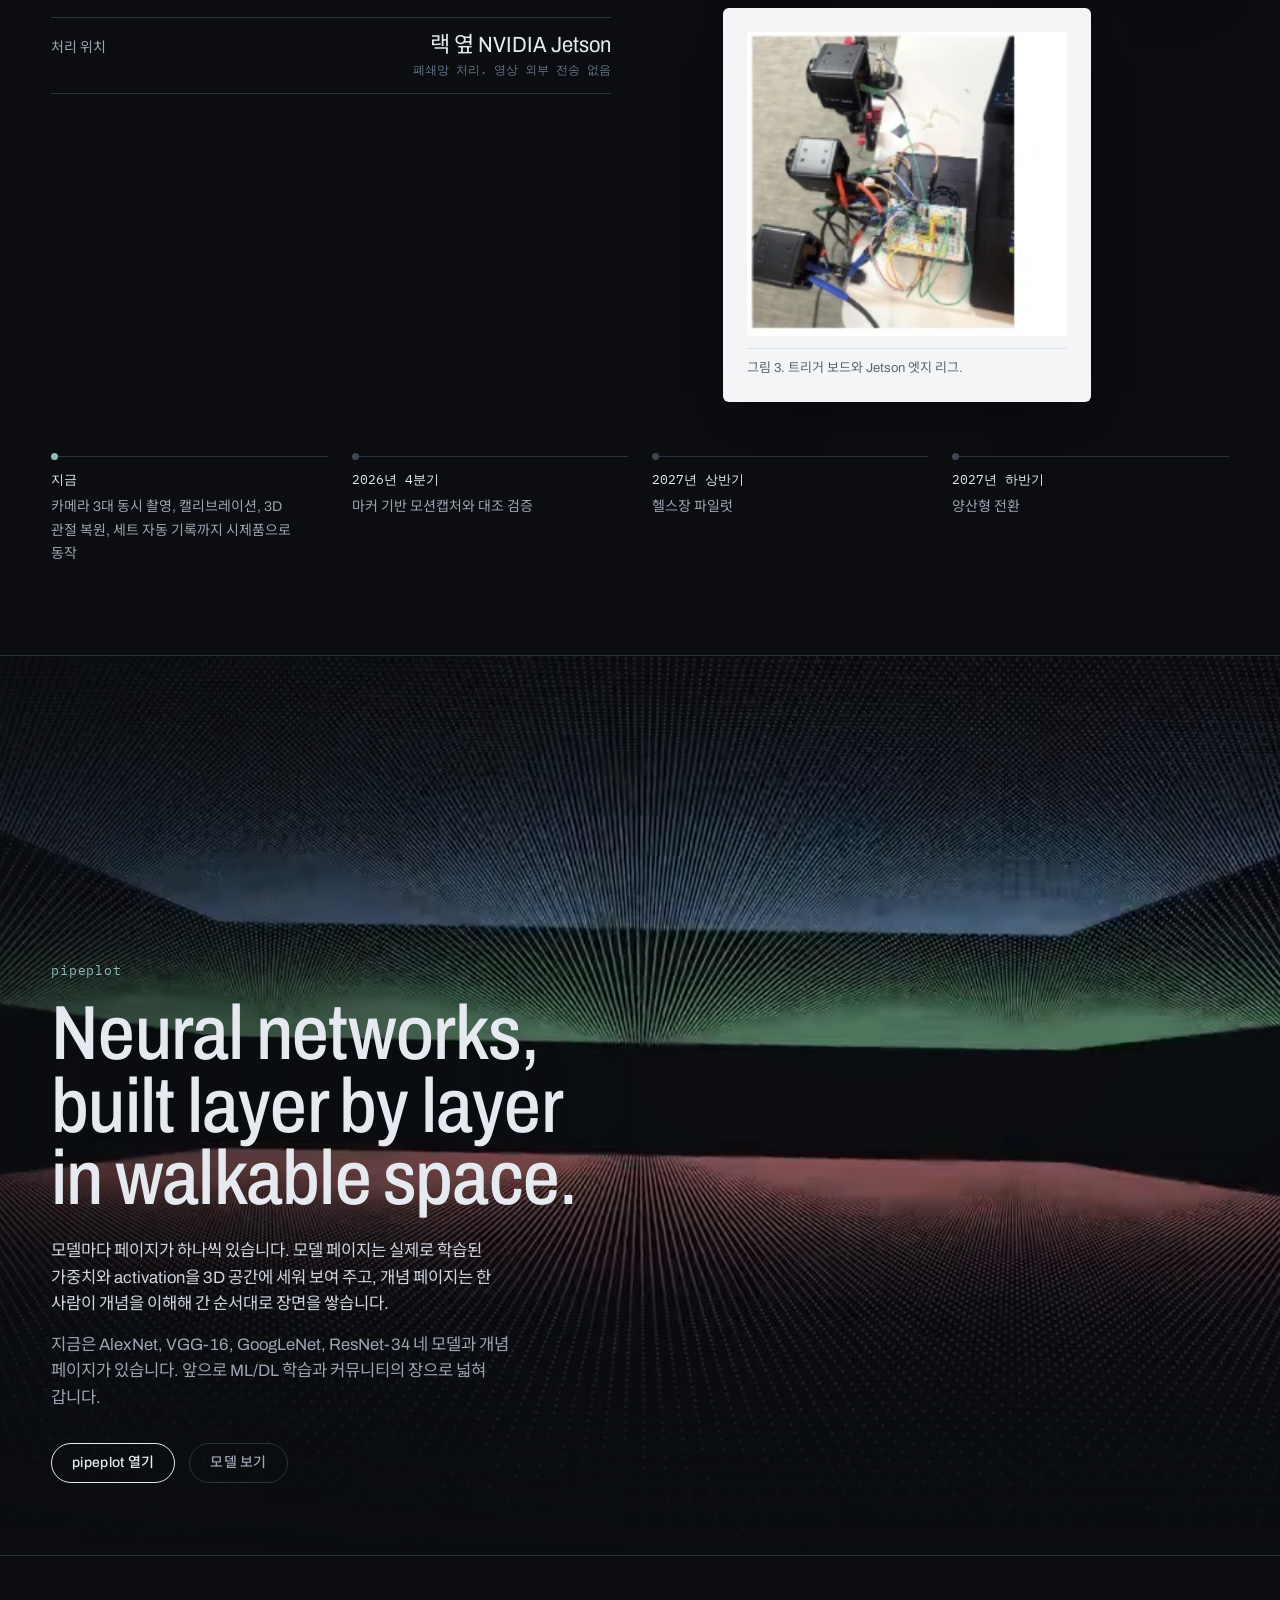
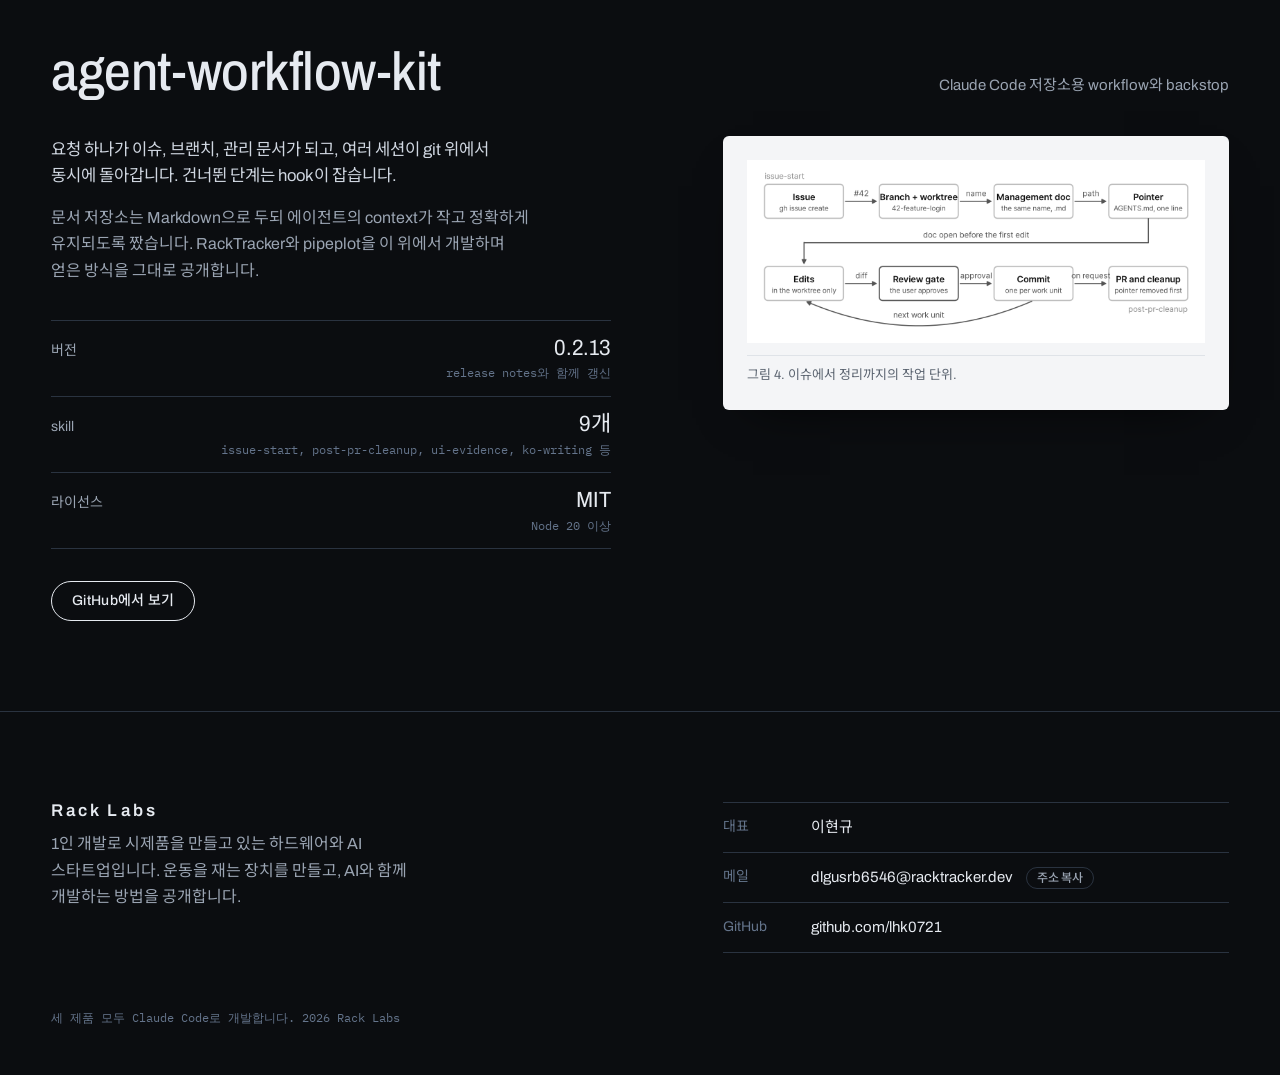
==== commit 450ac0ba: "fix: 주소 복사 실패 시 prompt 대신 주소를 선택 상태로 둔다 (#12) - 클립보드 쓰기가 막힌 브라우저에서 대화 상자가 뜨지 않도록 변경  Co-Authored-By:" ====
--- a/site/index.html
+++ b/site/index.html
@@ -162,10 +162,18 @@
           btn.classList.add('done');
           setTimeout(function () { btn.textContent = label; btn.classList.remove('done'); }, 2000);
         };
+        var fallback = function () {
+          // 클립보드를 못 쓰면 주소를 선택 상태로 만들어 Ctrl+C로 복사하게 둔다
+          var link = btn.parentNode.querySelector('a');
+          var range = document.createRange(); range.selectNodeContents(link);
+          var sel = window.getSelection(); sel.removeAllRanges(); sel.addRange(range);
+          btn.textContent = '주소를 선택했습니다';
+          setTimeout(function () { btn.textContent = label; }, 2000);
+        };
         if (navigator.clipboard && navigator.clipboard.writeText) {
-          navigator.clipboard.writeText(text).then(done, function () { window.prompt('주소를 복사하세요', text); });
+          navigator.clipboard.writeText(text).then(done, fallback);
         } else {
-          window.prompt('주소를 복사하세요', text);
+          fallback();
         }
       });
     })();
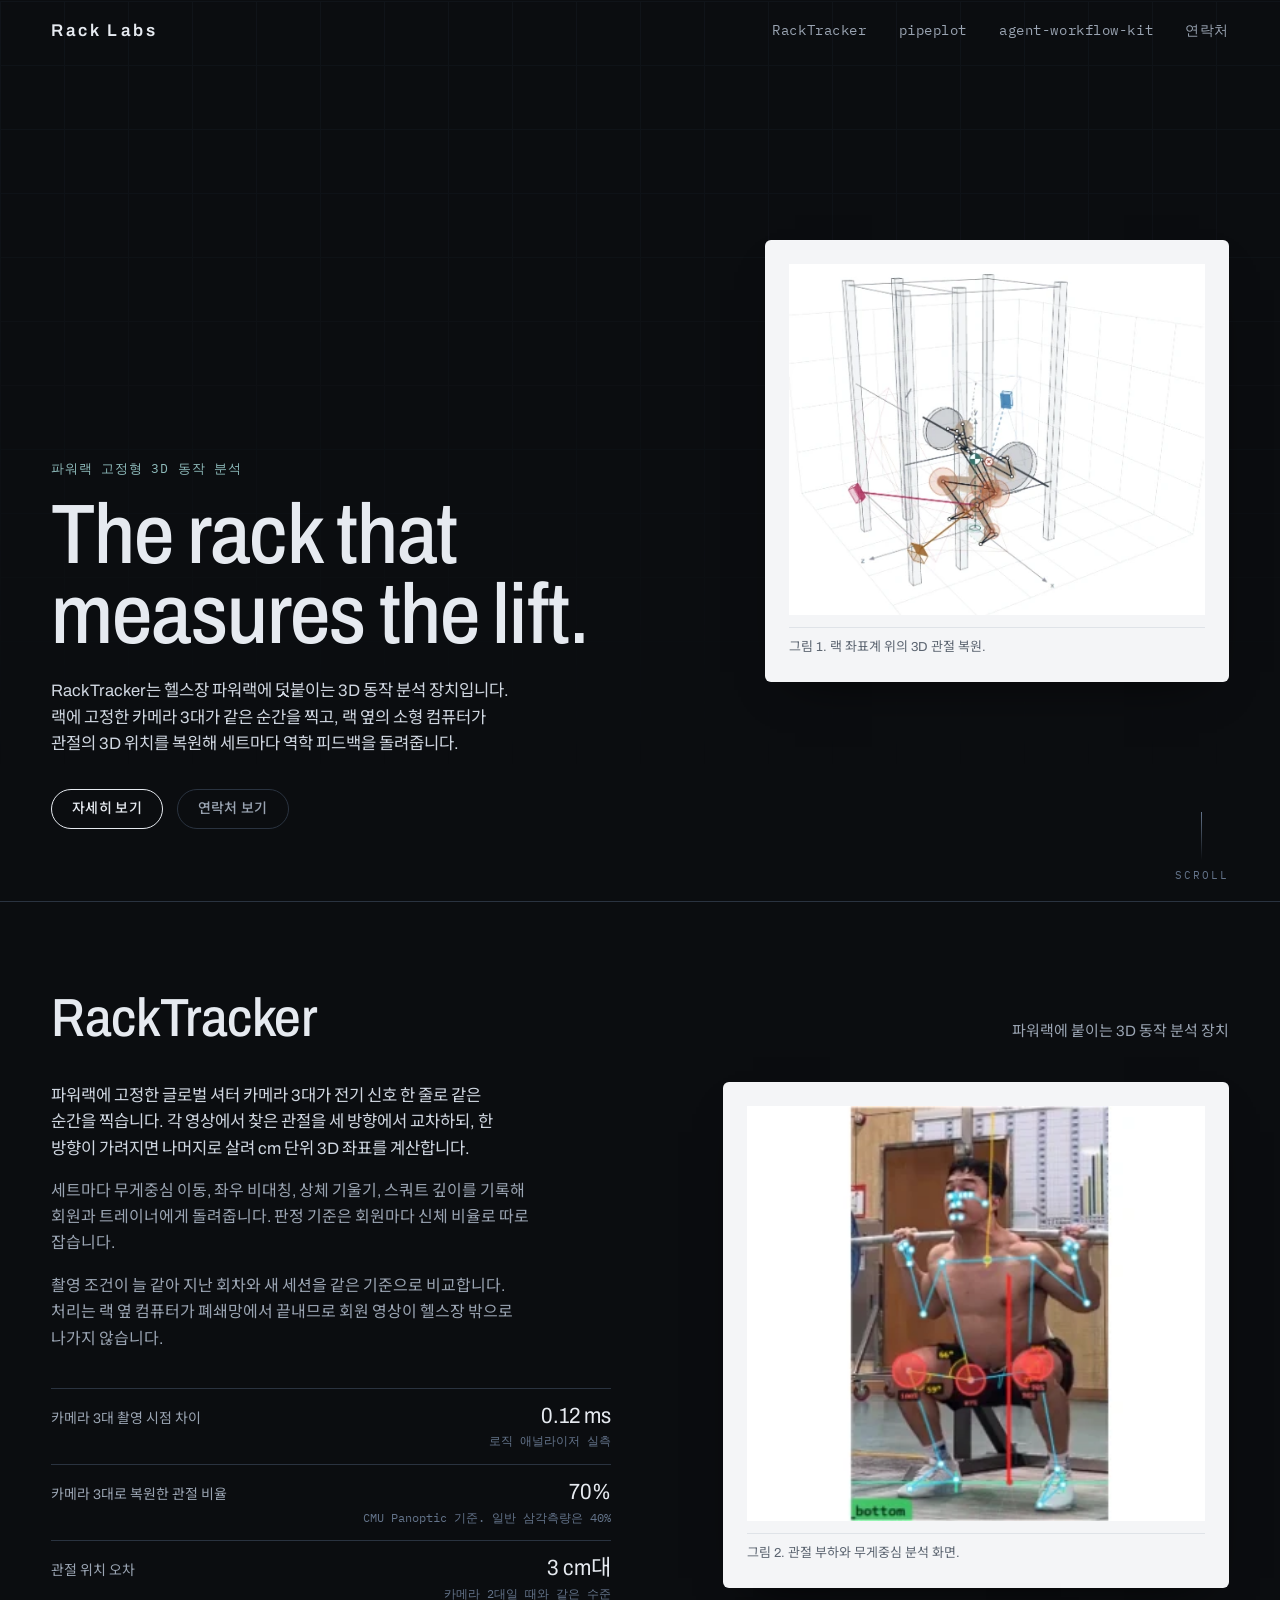
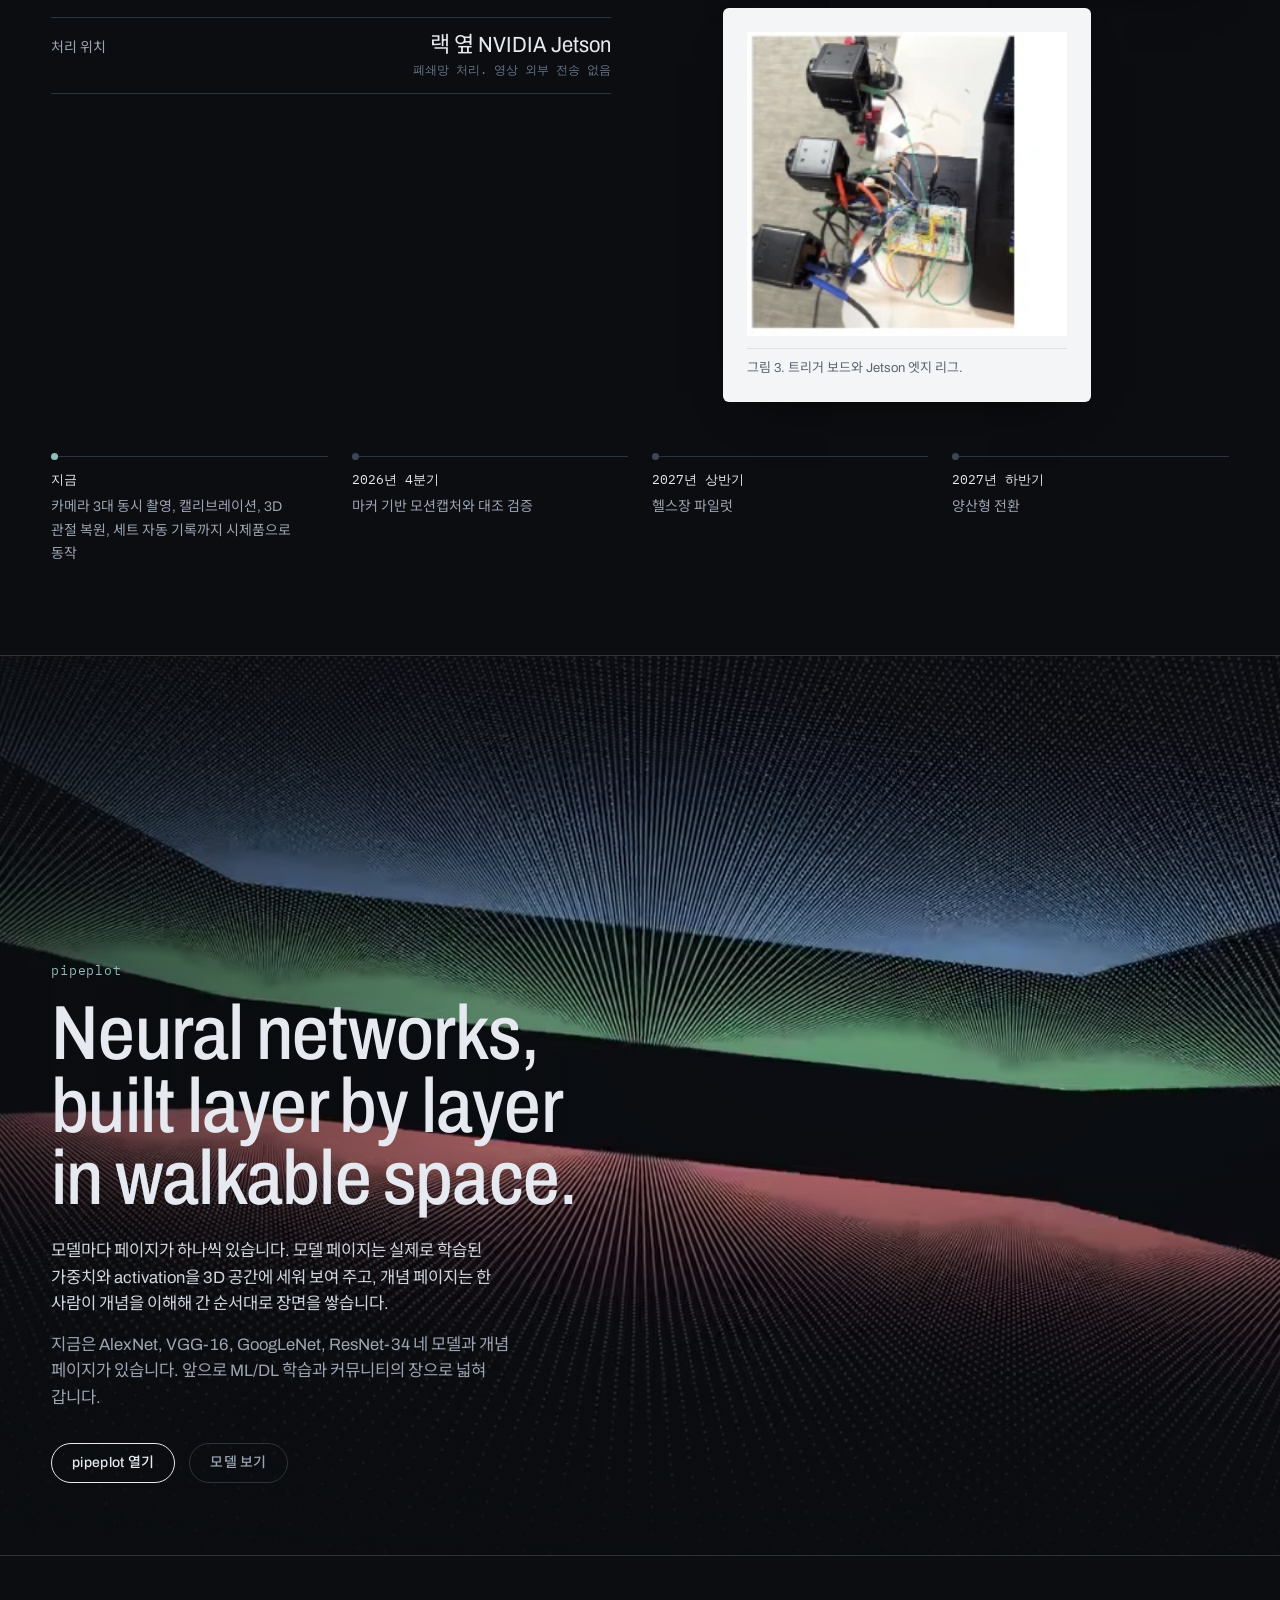
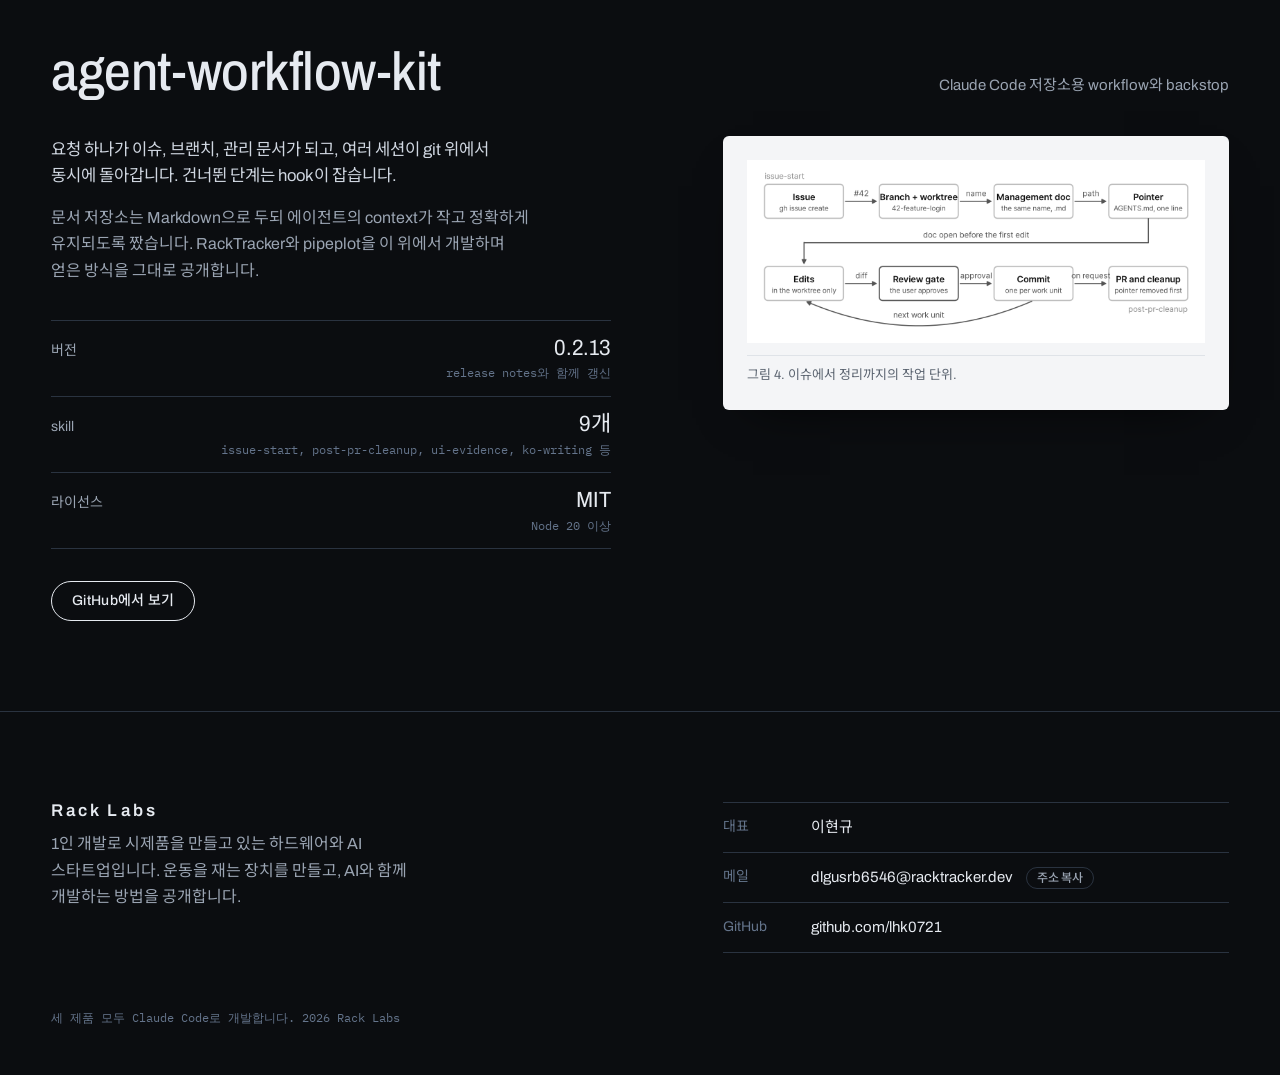
==== commit 8fe1ef7e: "fix: 주소 복사 버튼 선택자를 히어로 .copy와 겹치지 않게 분리 (#12) - querySelector('.copy')가 히어로 본문 div에 먼저 걸려 버튼에 handle" ====
--- a/site/index.html
+++ b/site/index.html
@@ -136,7 +136,7 @@
     </div>
     <dl class="contact">
       <div><dt>대표</dt><dd>이현규</dd></div>
-      <div><dt>메일</dt><dd><a href="mailto:dlgusrb6546@racktracker.dev">dlgusrb6546@racktracker.dev</a> <button class="copy" type="button" data-copy="dlgusrb6546@racktracker.dev">주소 복사</button></dd></div>
+      <div><dt>메일</dt><dd><a href="mailto:dlgusrb6546@racktracker.dev">dlgusrb6546@racktracker.dev</a> <button class="copybtn" type="button" data-copy="dlgusrb6546@racktracker.dev">주소 복사</button></dd></div>
       <div><dt>GitHub</dt><dd><a href="https://github.com/lhk0721" rel="noopener">github.com/lhk0721</a></dd></div>
     </dl>
     <p class="fine">세 제품 모두 Claude Code로 개발합니다. 2026 Rack Labs</p>
@@ -152,7 +152,7 @@
     })();
     // 메일 주소 복사 버튼: 메일 앱이 없는 PC를 위한 길
     (function () {
-      var btn = document.querySelector('.copy');
+      var btn = document.querySelector('.foot .copybtn');
       if (!btn) return;
       var label = btn.textContent;
       btn.addEventListener('click', function () {
--- a/site/style.css
+++ b/site/style.css
@@ -208,14 +208,14 @@
 .foot .contact dt { margin: 0; color: var(--muted); font-size: 14px; }
 .foot .contact dd { margin: 0; color: var(--ink); font-size: 15px; overflow-wrap: anywhere; }
 .foot .contact a:hover { color: var(--tint); }
-.foot .copy {
+.foot .copybtn {
   margin-left: 10px; padding: 4px 10px; cursor: pointer;
   font: 500 12px/1 var(--display); color: var(--dim);
   background: none; border: 1px solid var(--line); border-radius: var(--pill);
   transition: color 160ms ease, border-color 160ms ease;
 }
-.foot .copy:hover { color: var(--ink); border-color: var(--dim); }
-.foot .copy.done { color: var(--tint); border-color: var(--tint); }
+.foot .copybtn:hover { color: var(--ink); border-color: var(--dim); }
+.foot .copybtn.done { color: var(--tint); border-color: var(--tint); }
 .foot .fine { grid-column: 1 / -1; margin: 24px 0 0; font: 12px/1.5 var(--mono); color: var(--muted); }
 
 /* narrow screens */
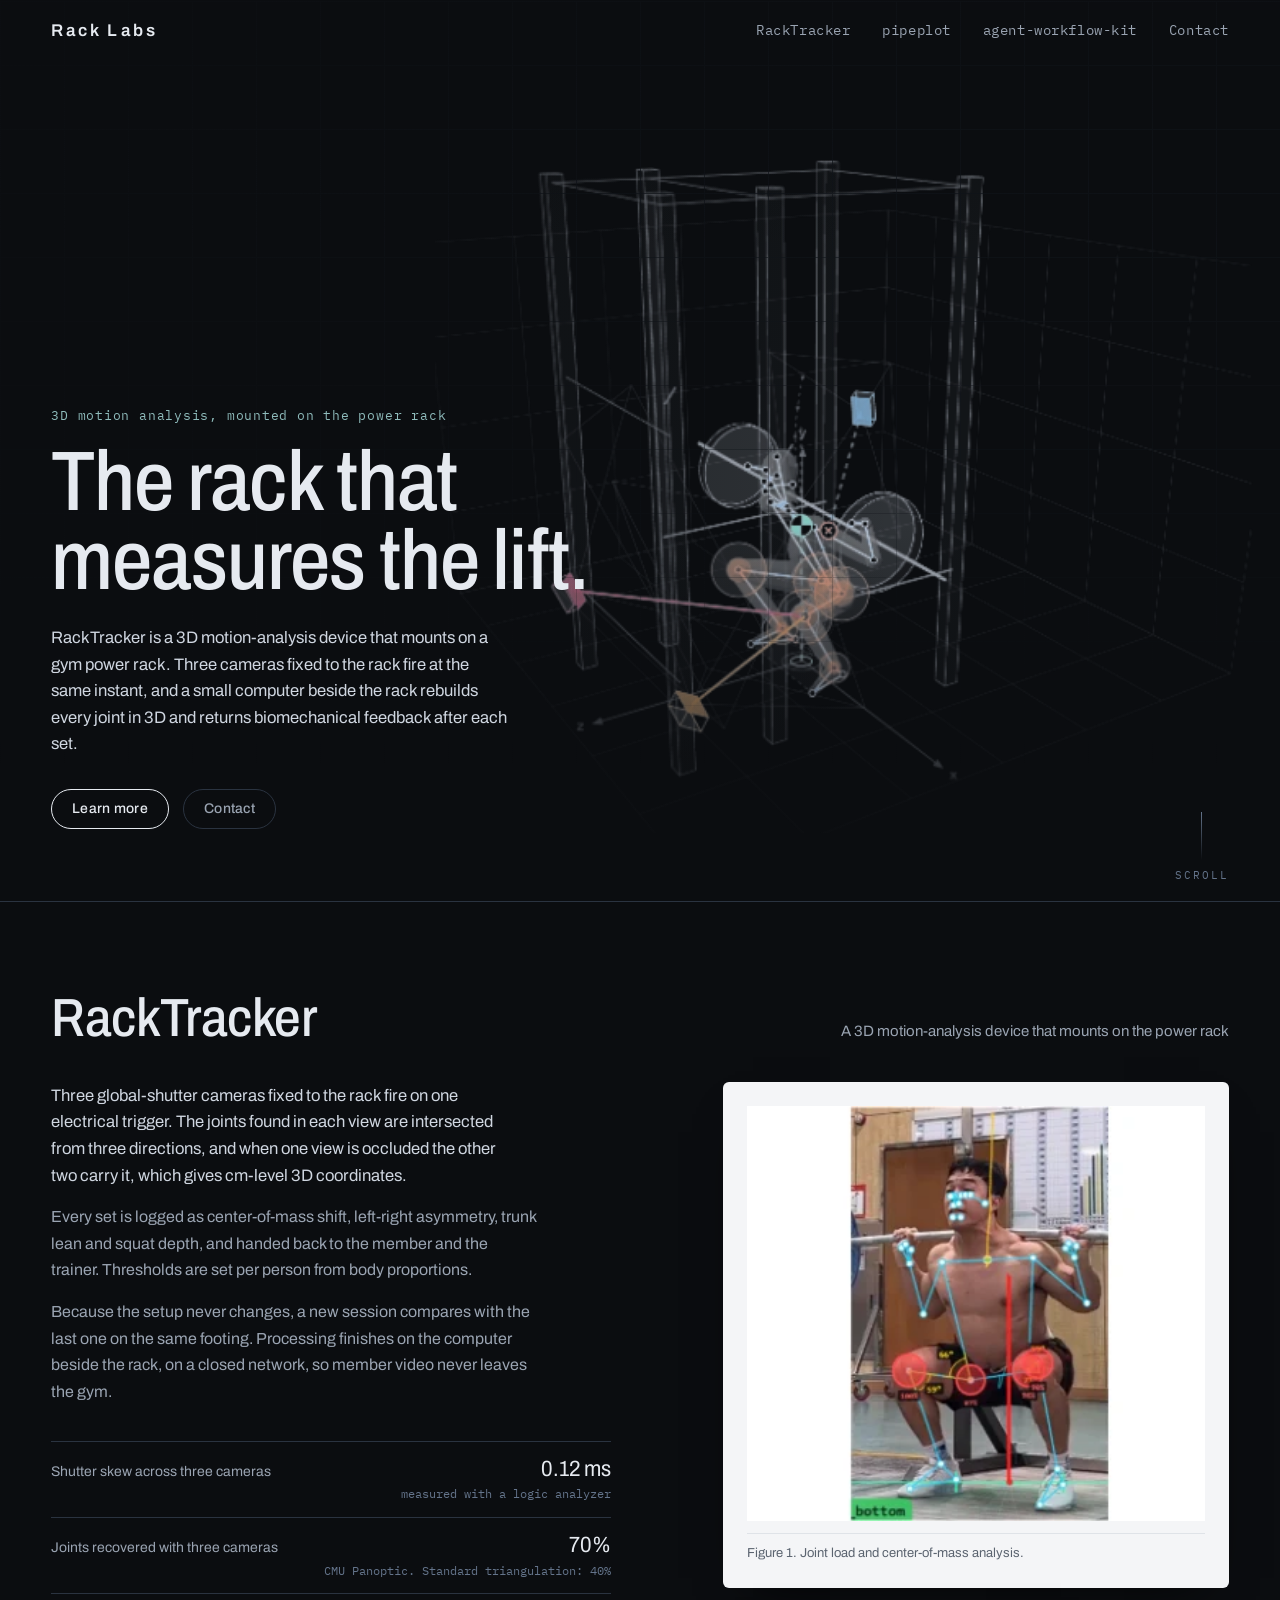
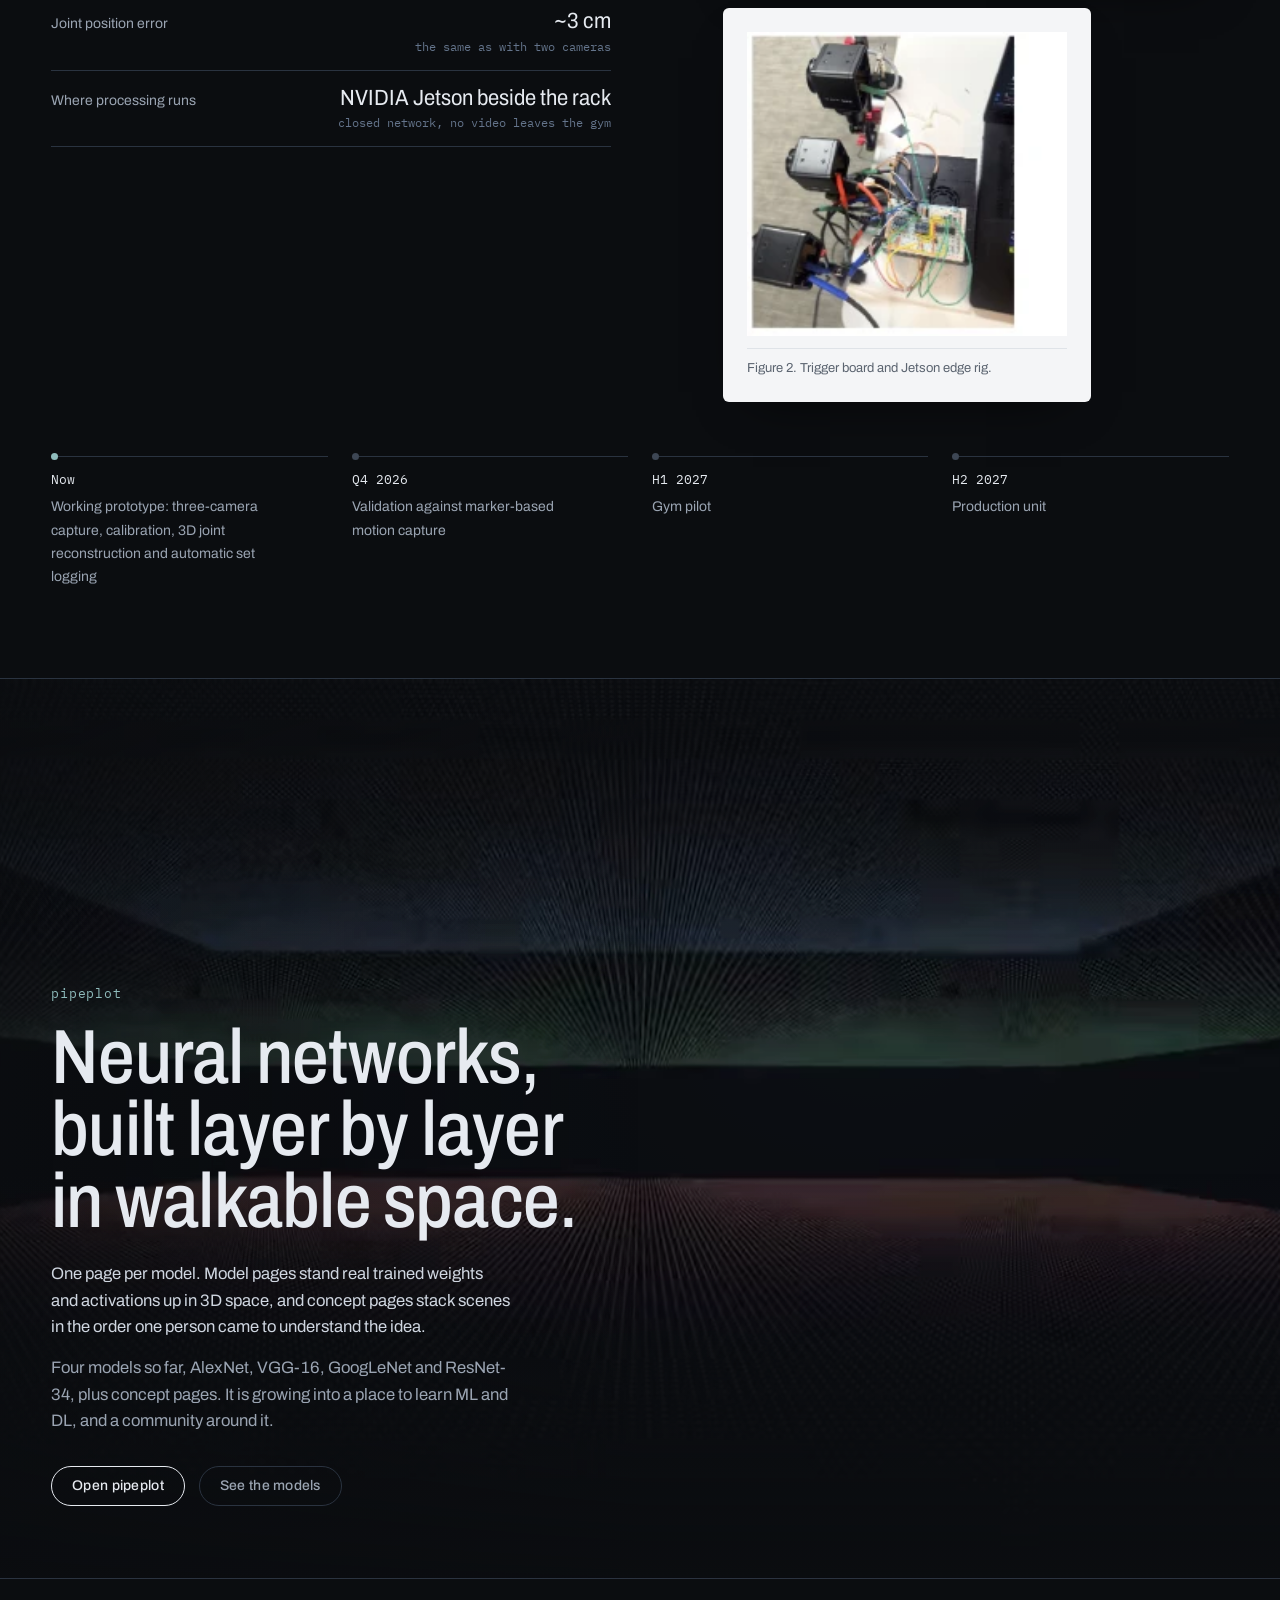
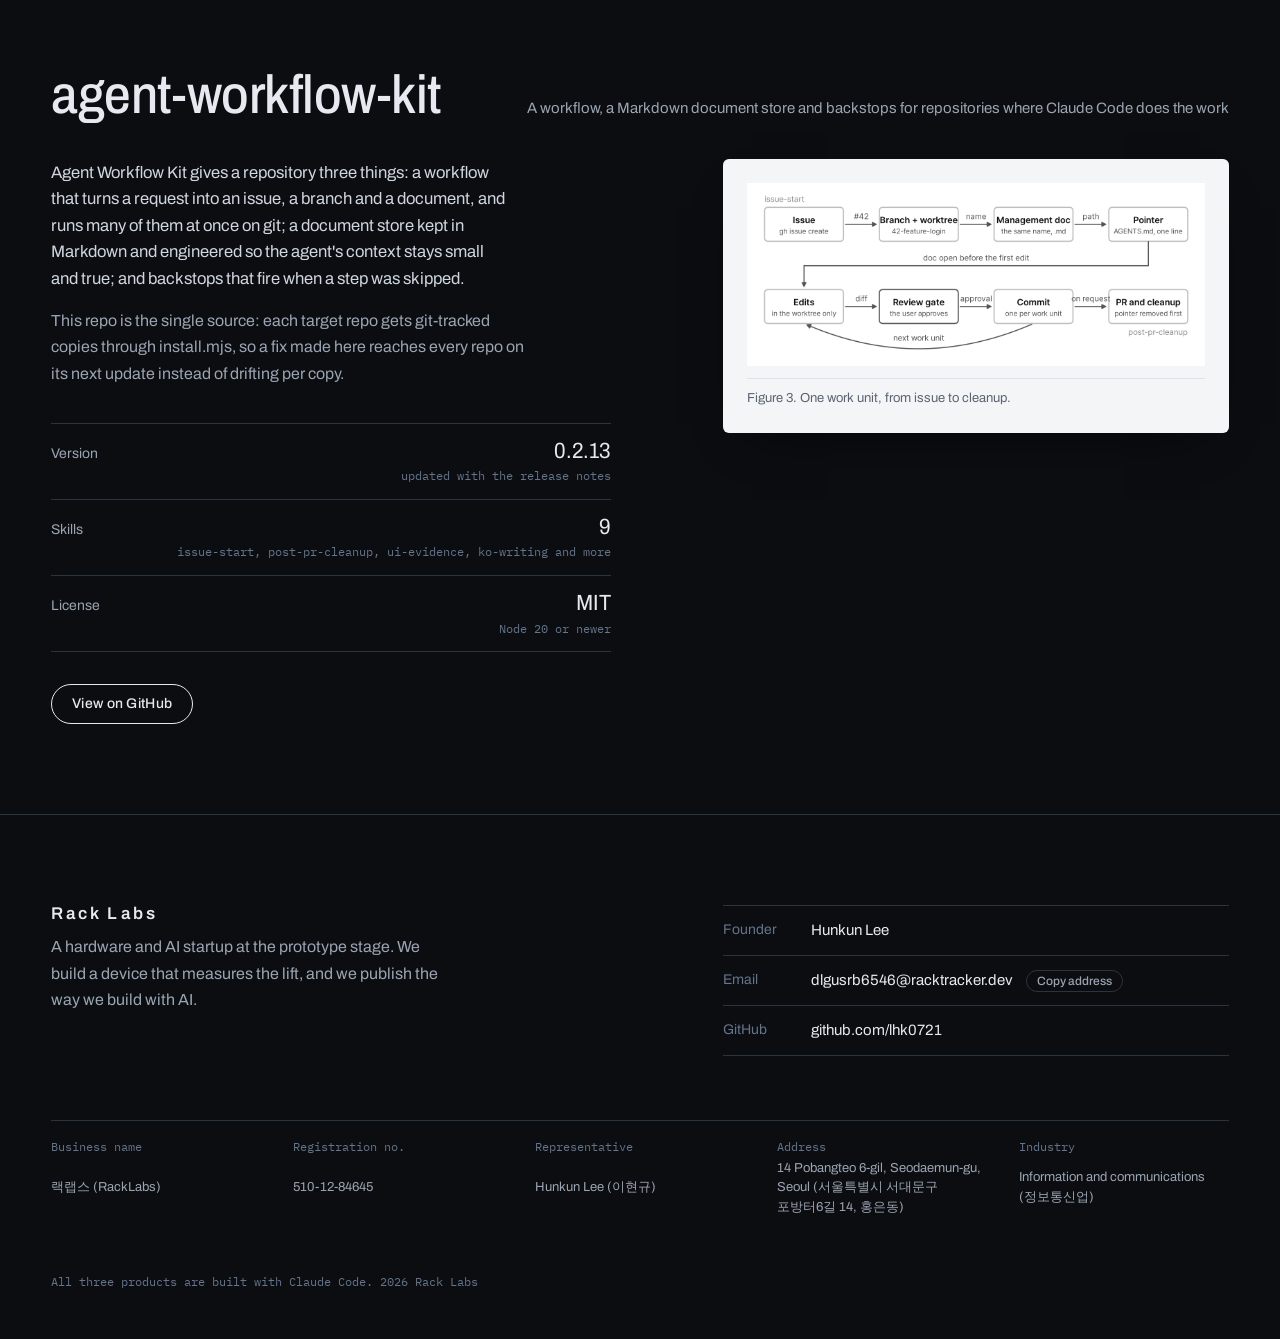
==== commit c94a2693: "feat: 사이트를 영어로 바꾸고 히어로 배경을 랙 도면으로, 푸터에 사업자 정보 추가 (#12) - 모든 화면 문구를 영어로 교체, lang=en - 히어로의 흰 도면 상자를 없" ====
--- a/site/index.html
+++ b/site/index.html
@@ -1,10 +1,10 @@
 <!doctype html>
-<html lang="ko">
+<html lang="en">
 <head>
   <meta charset="UTF-8" />
   <meta name="viewport" content="width=device-width, initial-scale=1.0" />
   <title>Rack Labs</title>
-  <meta name="description" content="파워랙에 붙이는 3D 동작 분석 장치 RackTracker, 신경망을 3D 장면으로 보여 주는 pipeplot, Claude Code용 하네스 agent-workflow-kit를 만드는 Rack Labs입니다." />
+  <meta name="description" content="Rack Labs builds RackTracker, a 3D motion-analysis device that mounts on a gym power rack; pipeplot, neural networks as explorable 3D scenes; and agent-workflow-kit, a harness for repositories where Claude Code does the work." />
   <meta property="og:type" content="website" />
   <meta property="og:title" content="Rack Labs" />
   <meta property="og:description" content="The rack that measures the lift. RackTracker, pipeplot, agent-workflow-kit." />
@@ -13,71 +13,71 @@
   <link rel="icon" href="data:image/svg+xml,%3Csvg xmlns='http://www.w3.org/2000/svg' viewBox='0 0 16 16'%3E%3Crect x='3.5' y='2.5' width='9' height='11' fill='none' stroke='%239aa4b2'/%3E%3Ccircle cx='3.5' cy='4' r='1.7' fill='%23e6eaf0'/%3E%3Ccircle cx='12.5' cy='4' r='1.7' fill='%23e6eaf0'/%3E%3Ccircle cx='8' cy='13.5' r='1.7' fill='%23e6eaf0'/%3E%3C/svg%3E" />
   <link rel="preconnect" href="https://fonts.googleapis.com" />
   <link rel="preconnect" href="https://fonts.gstatic.com" crossorigin />
-  <link rel="stylesheet" href="https://fonts.googleapis.com/css2?family=Archivo:wdth,wght@62..125,300..800&family=IBM+Plex+Mono:wght@400;500&family=Noto+Sans+KR:wght@400;500&display=swap" />
+  <link rel="stylesheet" href="https://fonts.googleapis.com/css2?family=Archivo:wdth,wght@62..125,300..800&family=IBM+Plex+Mono:wght@400;500&display=swap" />
   <link rel="stylesheet" href="style.css" />
 </head>
 <body>
   <header class="bar" id="bar">
     <a class="brand" href="#top">Rack Labs</a>
-    <nav aria-label="페이지 안내">
+    <nav aria-label="Sections">
       <a href="#racktracker">RackTracker</a>
       <a href="#pipeplot">pipeplot</a>
       <a href="#agent-workflow-kit">agent-workflow-kit</a>
-      <a href="#contact">연락처</a>
+      <a href="#contact">Contact</a>
     </nav>
   </header>
 
   <main id="top">
     <section class="hero" id="hero" aria-labelledby="hero-title">
+      <div class="poster" aria-hidden="true">
+        <img src="assets/rig-dark.webp" width="501" height="423" alt="" decoding="async" />
+      </div>
+      <div class="veil" aria-hidden="true"></div>
       <div class="copy">
-        <p class="kicker">파워랙 고정형 3D 동작 분석</p>
+        <p class="kicker">3D motion analysis, mounted on the power rack</p>
         <h1 id="hero-title">The rack that<br>measures the lift.</h1>
-        <p class="lede">RackTracker는 헬스장 파워랙에 덧붙이는 3D 동작 분석 장치입니다. 랙에 고정한 카메라 3대가 같은 순간을 찍고, 랙 옆의 소형 컴퓨터가 관절의 3D 위치를 복원해 세트마다 역학 피드백을 돌려줍니다.</p>
+        <p class="lede">RackTracker is a 3D motion-analysis device that mounts on a gym power rack. Three cameras fixed to the rack fire at the same instant, and a small computer beside the rack rebuilds every joint in 3D and returns biomechanical feedback after each set.</p>
         <div class="cta">
-          <a class="btn" href="#racktracker">자세히 보기</a>
-          <a class="btn ghost" href="#contact">연락처 보기</a>
+          <a class="btn" href="#racktracker">Learn more</a>
+          <a class="btn ghost" href="#contact">Contact</a>
         </div>
       </div>
-      <figure class="sheet hero-sheet">
-        <img src="assets/rig.webp" width="501" height="423" alt="파워랙 와이어프레임 안에 복원된 3D 관절 스켈레톤과 바벨, 랙 바깥의 카메라 세 대" />
-        <figcaption>그림 1. 랙 좌표계 위의 3D 관절 복원.</figcaption>
-      </figure>
       <div class="cue" aria-hidden="true"><i></i>scroll</div>
     </section>
 
     <section class="wing" id="racktracker" aria-labelledby="rt-title">
       <div class="head">
         <h2 id="rt-title">RackTracker</h2>
-        <p>파워랙에 붙이는 3D 동작 분석 장치</p>
+        <p>A 3D motion-analysis device that mounts on the power rack</p>
       </div>
       <div class="cols">
         <div class="text">
-          <p class="lede">파워랙에 고정한 글로벌 셔터 카메라 3대가 전기 신호 한 줄로 같은 순간을 찍습니다. 각 영상에서 찾은 관절을 세 방향에서 교차하되, 한 방향이 가려지면 나머지로 살려 cm 단위 3D 좌표를 계산합니다.</p>
-          <p>세트마다 무게중심 이동, 좌우 비대칭, 상체 기울기, 스쿼트 깊이를 기록해 회원과 트레이너에게 돌려줍니다. 판정 기준은 회원마다 신체 비율로 따로 잡습니다.</p>
-          <p>촬영 조건이 늘 같아 지난 회차와 새 세션을 같은 기준으로 비교합니다. 처리는 랙 옆 컴퓨터가 폐쇄망에서 끝내므로 회원 영상이 헬스장 밖으로 나가지 않습니다.</p>
+          <p class="lede">Three global-shutter cameras fixed to the rack fire on one electrical trigger. The joints found in each view are intersected from three directions, and when one view is occluded the other two carry it, which gives cm-level 3D coordinates.</p>
+          <p>Every set is logged as center-of-mass shift, left-right asymmetry, trunk lean and squat depth, and handed back to the member and the trainer. Thresholds are set per person from body proportions.</p>
+          <p>Because the setup never changes, a new session compares with the last one on the same footing. Processing finishes on the computer beside the rack, on a closed network, so member video never leaves the gym.</p>
           <dl class="facts">
-            <div><dt>카메라 3대 촬영 시점 차이</dt><dd>0.12 ms<small>로직 애널라이저 실측</small></dd></div>
-            <div><dt>카메라 3대로 복원한 관절 비율</dt><dd>70%<small>CMU Panoptic 기준. 일반 삼각측량은 40%</small></dd></div>
-            <div><dt>관절 위치 오차</dt><dd>3 cm대<small>카메라 2대일 때와 같은 수준</small></dd></div>
-            <div><dt>처리 위치</dt><dd>랙 옆 NVIDIA Jetson<small>폐쇄망 처리. 영상 외부 전송 없음</small></dd></div>
+            <div><dt>Shutter skew across three cameras</dt><dd>0.12 ms<small>measured with a logic analyzer</small></dd></div>
+            <div><dt>Joints recovered with three cameras</dt><dd>70%<small>CMU Panoptic. Standard triangulation: 40%</small></dd></div>
+            <div><dt>Joint position error</dt><dd>~3 cm<small>the same as with two cameras</small></dd></div>
+            <div><dt>Where processing runs</dt><dd>NVIDIA Jetson beside the rack<small>closed network, no video leaves the gym</small></dd></div>
           </dl>
         </div>
         <div class="figs">
           <figure class="sheet">
-            <img src="assets/demo.webp" width="322" height="292" alt="스쿼트 하단 자세 위에 관절 각도와 부하 표시가 겹쳐진 분석 화면" />
-            <figcaption>그림 2. 관절 부하와 무게중심 분석 화면.</figcaption>
+            <img src="assets/demo.webp" width="322" height="292" alt="Analysis view of a squat at the bottom position with joint angles and load markers drawn over the lifter" />
+            <figcaption>Figure 1. Joint load and center-of-mass analysis.</figcaption>
           </figure>
           <figure class="sheet">
-            <img src="assets/hardware.webp" width="200" height="190" alt="카메라 모듈 두 대와 직접 만든 트리거 보드가 연결된 엣지 리그" />
-            <figcaption>그림 3. 트리거 보드와 Jetson 엣지 리그.</figcaption>
+            <img src="assets/hardware.webp" width="200" height="190" alt="Two camera modules wired to a hand-built trigger board on the edge rig" />
+            <figcaption>Figure 2. Trigger board and Jetson edge rig.</figcaption>
           </figure>
         </div>
       </div>
-      <ol class="timeline" aria-label="개발 일정">
-        <li><span class="when">지금</span><span class="what">카메라 3대 동시 촬영, 캘리브레이션, 3D 관절 복원, 세트 자동 기록까지 시제품으로 동작</span></li>
-        <li><span class="when">2026년 4분기</span><span class="what">마커 기반 모션캡처와 대조 검증</span></li>
-        <li><span class="when">2027년 상반기</span><span class="what">헬스장 파일럿</span></li>
-        <li><span class="when">2027년 하반기</span><span class="what">양산형 전환</span></li>
+      <ol class="timeline" aria-label="Roadmap">
+        <li><span class="when">Now</span><span class="what">Working prototype: three-camera capture, calibration, 3D joint reconstruction and automatic set logging</span></li>
+        <li><span class="when">Q4 2026</span><span class="what">Validation against marker-based motion capture</span></li>
+        <li><span class="when">H1 2027</span><span class="what">Gym pilot</span></li>
+        <li><span class="when">H2 2027</span><span class="what">Production unit</span></li>
       </ol>
     </section>
 
@@ -92,11 +92,11 @@
       <div class="copy">
         <p class="kicker">pipeplot</p>
         <h2 id="pp-title">Neural networks,<br>built layer by layer<br>in walkable space.</h2>
-        <p class="lede">모델마다 페이지가 하나씩 있습니다. 모델 페이지는 실제로 학습된 가중치와 activation을 3D 공간에 세워 보여 주고, 개념 페이지는 한 사람이 개념을 이해해 간 순서대로 장면을 쌓습니다.</p>
-        <p class="lede">지금은 AlexNet, VGG-16, GoogLeNet, ResNet-34 네 모델과 개념 페이지가 있습니다. 앞으로 ML/DL 학습과 커뮤니티의 장으로 넓혀 갑니다.</p>
+        <p class="lede">One page per model. Model pages stand real trained weights and activations up in 3D space, and concept pages stack scenes in the order one person came to understand the idea.</p>
+        <p class="lede">Four models so far, AlexNet, VGG-16, GoogLeNet and ResNet-34, plus concept pages. It is growing into a place to learn ML and DL, and a community around it.</p>
         <div class="cta">
-          <a class="btn" href="https://pipeplot.pages.dev" rel="noopener">pipeplot 열기</a>
-          <a class="btn ghost" href="https://pipeplot.pages.dev/#models" rel="noopener">모델 보기</a>
+          <a class="btn" href="https://pipeplot.pages.dev" rel="noopener">Open pipeplot</a>
+          <a class="btn ghost" href="https://pipeplot.pages.dev/#models" rel="noopener">See the models</a>
         </div>
       </div>
     </section>
@@ -104,25 +104,25 @@
     <section class="wing" id="agent-workflow-kit" aria-labelledby="awk-title">
       <div class="head">
         <h2 id="awk-title">agent-workflow-kit</h2>
-        <p>Claude Code 저장소용 workflow와 backstop</p>
+        <p>A workflow, a Markdown document store and backstops for repositories where Claude Code does the work</p>
       </div>
       <div class="cols">
         <div class="text">
-          <p class="lede">요청 하나가 이슈, 브랜치, 관리 문서가 되고, 여러 세션이 git 위에서 동시에 돌아갑니다. 건너뛴 단계는 hook이 잡습니다.</p>
-          <p>문서 저장소는 Markdown으로 두되 에이전트의 context가 작고 정확하게 유지되도록 짰습니다. RackTracker와 pipeplot을 이 위에서 개발하며 얻은 방식을 그대로 공개합니다.</p>
+          <p class="lede">Agent Workflow Kit gives a repository three things: a workflow that turns a request into an issue, a branch and a document, and runs many of them at once on git; a document store kept in Markdown and engineered so the agent's context stays small and true; and backstops that fire when a step was skipped.</p>
+          <p>This repo is the single source: each target repo gets git-tracked copies through install.mjs, so a fix made here reaches every repo on its next update instead of drifting per copy.</p>
           <dl class="facts">
-            <div><dt>버전</dt><dd>0.2.13<small>release notes와 함께 갱신</small></dd></div>
-            <div><dt>skill</dt><dd>9개<small>issue-start, post-pr-cleanup, ui-evidence, ko-writing 등</small></dd></div>
-            <div><dt>라이선스</dt><dd>MIT<small>Node 20 이상</small></dd></div>
+            <div><dt>Version</dt><dd>0.2.13<small>updated with the release notes</small></dd></div>
+            <div><dt>Skills</dt><dd>9<small>issue-start, post-pr-cleanup, ui-evidence, ko-writing and more</small></dd></div>
+            <div><dt>License</dt><dd>MIT<small>Node 20 or newer</small></dd></div>
           </dl>
           <div class="cta">
-            <a class="btn" href="https://github.com/lhk0721/agent-workflow-kit" rel="noopener">GitHub에서 보기</a>
+            <a class="btn" href="https://github.com/lhk0721/agent-workflow-kit" rel="noopener">View on GitHub</a>
           </div>
         </div>
         <div class="figs">
           <figure class="sheet">
-            <img src="assets/awk-work-unit.png" width="1323" height="520" alt="이슈, 브랜치와 worktree, 관리 문서, 포인터를 거쳐 편집, 검토, 커밋, PR 정리로 이어지는 작업 단위 흐름도" />
-            <figcaption>그림 4. 이슈에서 정리까지의 작업 단위.</figcaption>
+            <img src="assets/awk-work-unit.png" width="1323" height="520" alt="Flow of one work unit: issue, branch and worktree, management document and pointer, then edits, review gate, commit, and PR with cleanup" />
+            <figcaption>Figure 3. One work unit, from issue to cleanup.</figcaption>
           </figure>
         </div>
       </div>
@@ -132,25 +132,32 @@
   <footer class="foot" id="contact">
     <div class="who">
       <p class="brand">Rack Labs</p>
-      <p>1인 개발로 시제품을 만들고 있는 하드웨어와 AI 스타트업입니다. 운동을 재는 장치를 만들고, AI와 함께 개발하는 방법을 공개합니다.</p>
+      <p>A hardware and AI startup at the prototype stage. We build a device that measures the lift, and we publish the way we build with AI.</p>
     </div>
     <dl class="contact">
-      <div><dt>대표</dt><dd>이현규</dd></div>
-      <div><dt>메일</dt><dd><a href="mailto:dlgusrb6546@racktracker.dev">dlgusrb6546@racktracker.dev</a> <button class="copybtn" type="button" data-copy="dlgusrb6546@racktracker.dev">주소 복사</button></dd></div>
+      <div><dt>Founder</dt><dd>Hunkun Lee</dd></div>
+      <div><dt>Email</dt><dd><a href="mailto:dlgusrb6546@racktracker.dev">dlgusrb6546@racktracker.dev</a> <button class="copybtn" type="button" data-copy="dlgusrb6546@racktracker.dev">Copy address</button></dd></div>
       <div><dt>GitHub</dt><dd><a href="https://github.com/lhk0721" rel="noopener">github.com/lhk0721</a></dd></div>
     </dl>
-    <p class="fine">세 제품 모두 Claude Code로 개발합니다. 2026 Rack Labs</p>
+    <dl class="reg" aria-label="Business registration">
+      <div><dt>Business name</dt><dd>랙랩스 (RackLabs)</dd></div>
+      <div><dt>Registration no.</dt><dd>510-12-84645</dd></div>
+      <div><dt>Representative</dt><dd>Hunkun Lee (이현규)</dd></div>
+      <div><dt>Address</dt><dd>14 Pobangteo 6-gil, Seodaemun-gu, Seoul (서울특별시 서대문구 포방터6길 14, 홍은동)</dd></div>
+      <div><dt>Industry</dt><dd>Information and communications (정보통신업)</dd></div>
+    </dl>
+    <p class="fine">All three products are built with Claude Code. 2026 Rack Labs</p>
   </footer>
 
   <script>
-    // 상단 바: 조금이라도 내려가면 배경이 생긴다
+    // Top bar turns solid as soon as the page scrolls
     (function () {
       var bar = document.getElementById('bar');
       function update() { bar.classList.toggle('solid', window.scrollY > 24); }
       window.addEventListener('scroll', update, { passive: true });
       update();
     })();
-    // 메일 주소 복사 버튼: 메일 앱이 없는 PC를 위한 길
+    // Copy the address: a path for machines without a mail client
     (function () {
       var btn = document.querySelector('.foot .copybtn');
       if (!btn) return;
@@ -158,16 +165,16 @@
       btn.addEventListener('click', function () {
         var text = btn.getAttribute('data-copy');
         var done = function () {
-          btn.textContent = '복사됨';
+          btn.textContent = 'Copied';
           btn.classList.add('done');
           setTimeout(function () { btn.textContent = label; btn.classList.remove('done'); }, 2000);
         };
         var fallback = function () {
-          // 클립보드를 못 쓰면 주소를 선택 상태로 만들어 Ctrl+C로 복사하게 둔다
+          // Clipboard blocked: select the address so Ctrl+C works
           var link = btn.parentNode.querySelector('a');
           var range = document.createRange(); range.selectNodeContents(link);
           var sel = window.getSelection(); sel.removeAllRanges(); sel.addRange(range);
-          btn.textContent = '주소를 선택했습니다';
+          btn.textContent = 'Address selected';
           setTimeout(function () { btn.textContent = label; }, 2000);
         };
         if (navigator.clipboard && navigator.clipboard.writeText) {
@@ -177,7 +184,7 @@
         }
       });
     })();
-    // 움직임 줄이기 설정이면 영상 대신 정지 화면만 둔다
+    // Reduced motion: show the still instead of the video
     (function () {
       if (!matchMedia('(prefers-reduced-motion: reduce)').matches) return;
       var v = document.getElementById('pp-video');
--- a/site/style.css
+++ b/site/style.css
@@ -88,13 +88,28 @@
   font-size: 13px; line-height: 1.5; color: var(--sheet-dim);
 }
 
-/* hero */
+/* hero: the rig drawing is the background (assets/rig-dark.webp, the
+   business-plan figure recoloured for the dark page); the veil keeps the
+   copy legible over it */
 .hero {
   position: relative; min-height: 100svh; box-sizing: border-box;
-  display: grid; grid-template-columns: minmax(0, 7fr) minmax(0, 5fr); align-items: end;
-  gap: clamp(32px, 5vw, 80px);
+  display: grid; grid-template-columns: 1fr; align-items: end;
   padding: 100px var(--gutter) clamp(40px, 8vh, 96px);
   overflow: hidden; isolation: isolate;
+}
+.hero .poster {
+  position: absolute; inset: 0; z-index: -2; pointer-events: none;
+  display: flex; justify-content: flex-end; align-items: center;
+  padding: 72px calc(var(--gutter) * .5) 0 0;
+}
+.hero .poster img {
+  width: min(64vw, 118vh); max-width: 1180px; height: auto; opacity: .92;
+}
+.hero .veil {
+  position: absolute; inset: 0; z-index: -1; pointer-events: none;
+  background:
+    linear-gradient(180deg, rgba(11,13,16,.5) 0%, rgba(11,13,16,0) 28%, rgba(11,13,16,0) 58%, rgba(11,13,16,.9) 100%),
+    linear-gradient(90deg, rgba(11,13,16,.75) 0%, rgba(11,13,16,.25) 45%, rgba(11,13,16,0) 70%);
 }
 .hero::before {
   /* the faint grid of the rig drawing, carried onto the page */
@@ -112,7 +127,6 @@
   font-variation-settings: 'wdth' 82; text-wrap: balance;
 }
 .hero .lede { margin-top: 22px; }
-.hero-sheet { align-self: center; margin-bottom: 8px; }
 .hero .cue {
   position: absolute; right: var(--gutter); bottom: 20px;
   display: flex; flex-direction: column; align-items: center; gap: 10px;
@@ -216,13 +230,25 @@
 }
 .foot .copybtn:hover { color: var(--ink); border-color: var(--dim); }
 .foot .copybtn.done { color: var(--tint); border-color: var(--tint); }
+.foot .reg {
+  grid-column: 1 / -1; margin: 32px 0 0; padding: 18px 0 0;
+  display: grid; grid-template-columns: repeat(auto-fit, minmax(200px, 1fr)); gap: 12px 32px;
+  border-top: 1px solid var(--line);
+}
+.foot .reg > div { display: grid; gap: 3px; }
+.foot .reg dt { font: 12px/1.4 var(--mono); color: var(--muted); }
+.foot .reg dd { margin: 0; font-size: 13px; line-height: 1.5; color: var(--dim); overflow-wrap: anywhere; }
 .foot .fine { grid-column: 1 / -1; margin: 24px 0 0; font: 12px/1.5 var(--mono); color: var(--muted); }
 
 /* narrow screens */
 @media (max-width: 900px) {
-  .hero { grid-template-columns: 1fr; align-items: start; padding-top: 88px; }
-  .hero .copy { order: 1; }
-  .hero-sheet { order: 2; max-width: 440px; margin-bottom: 40px; }
+  .hero { min-height: 92svh; padding-top: 88px; }
+  .hero .poster { align-items: flex-start; justify-content: center; padding: 84px 0 0; }
+  .hero .poster img { width: min(96vw, 60vh); opacity: .8; }
+  .hero .veil {
+    background:
+      linear-gradient(180deg, rgba(11,13,16,.2) 0%, rgba(11,13,16,0) 20%, rgba(11,13,16,.6) 45%, rgba(11,13,16,.96) 70%);
+  }
   .hero .cue { display: none; }
   .cols, .foot { grid-template-columns: 1fr; }
   .timeline { grid-template-columns: 1fr; gap: 0; }
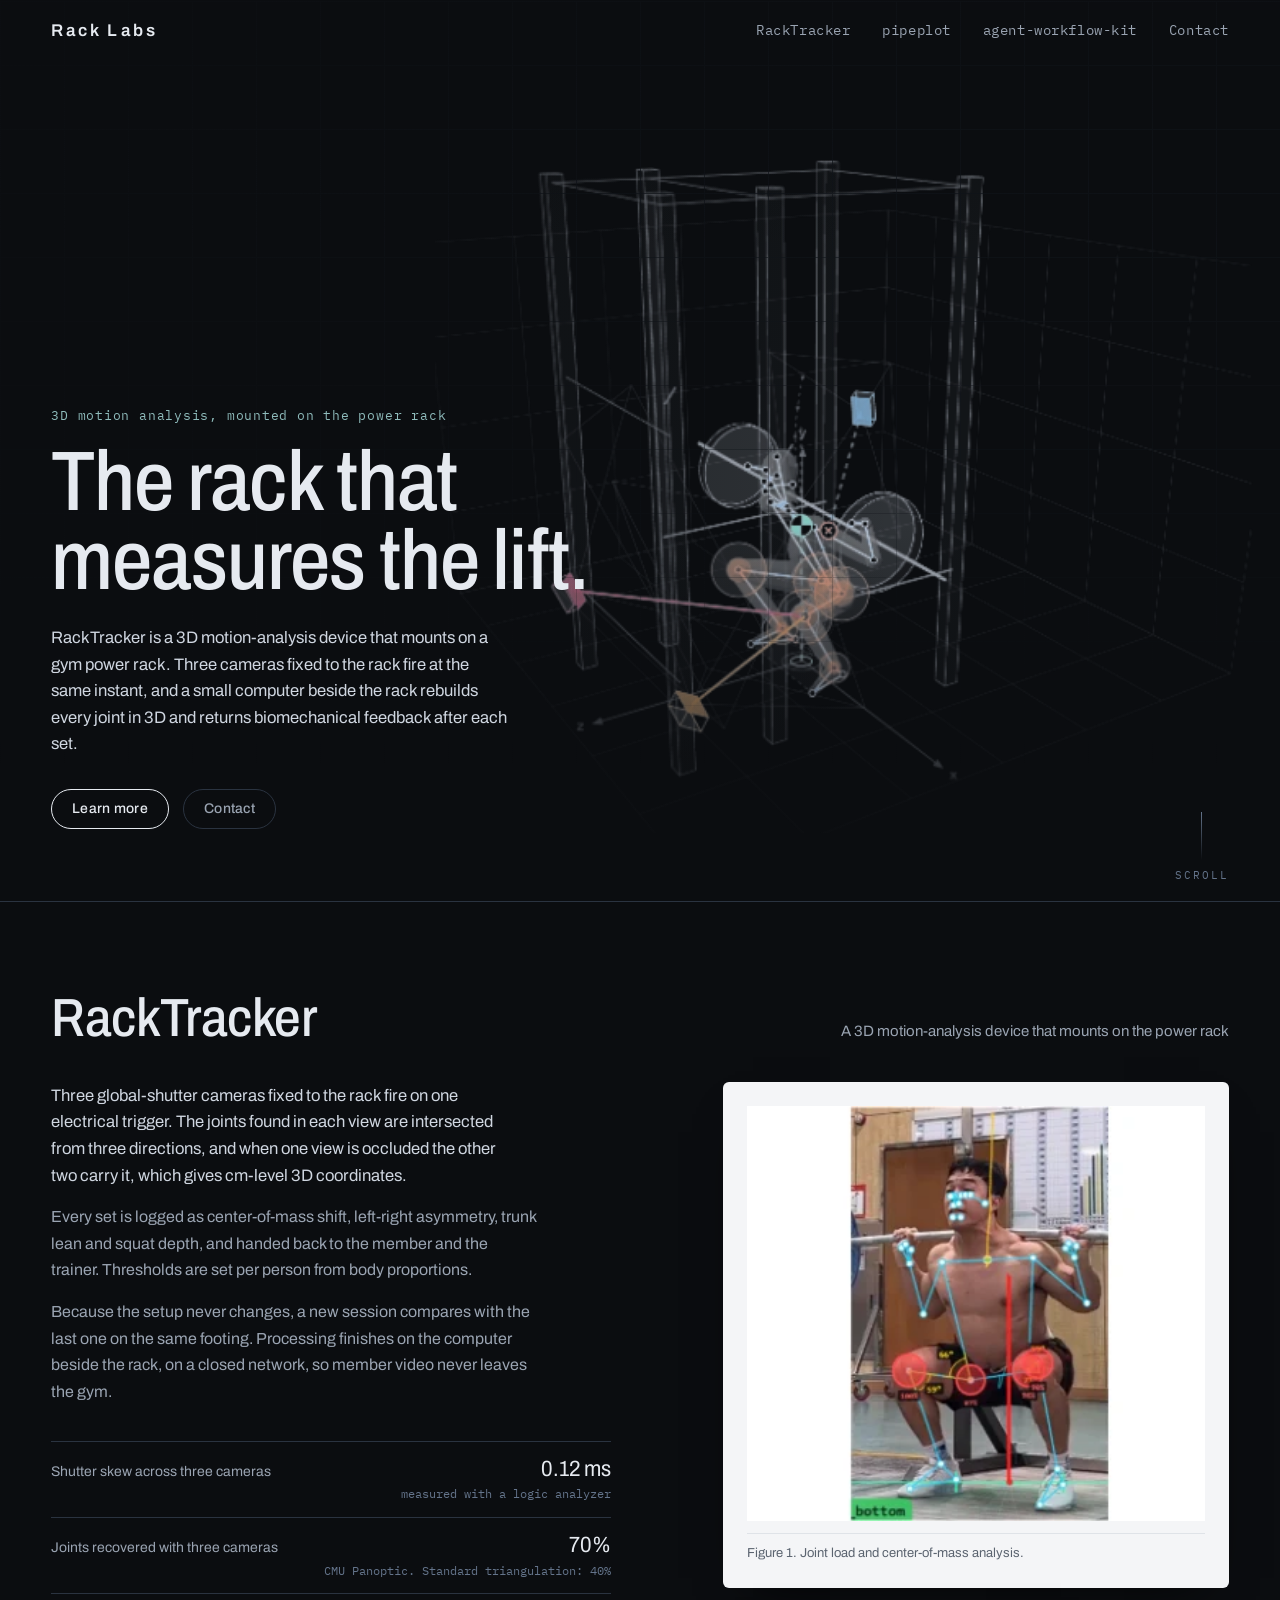
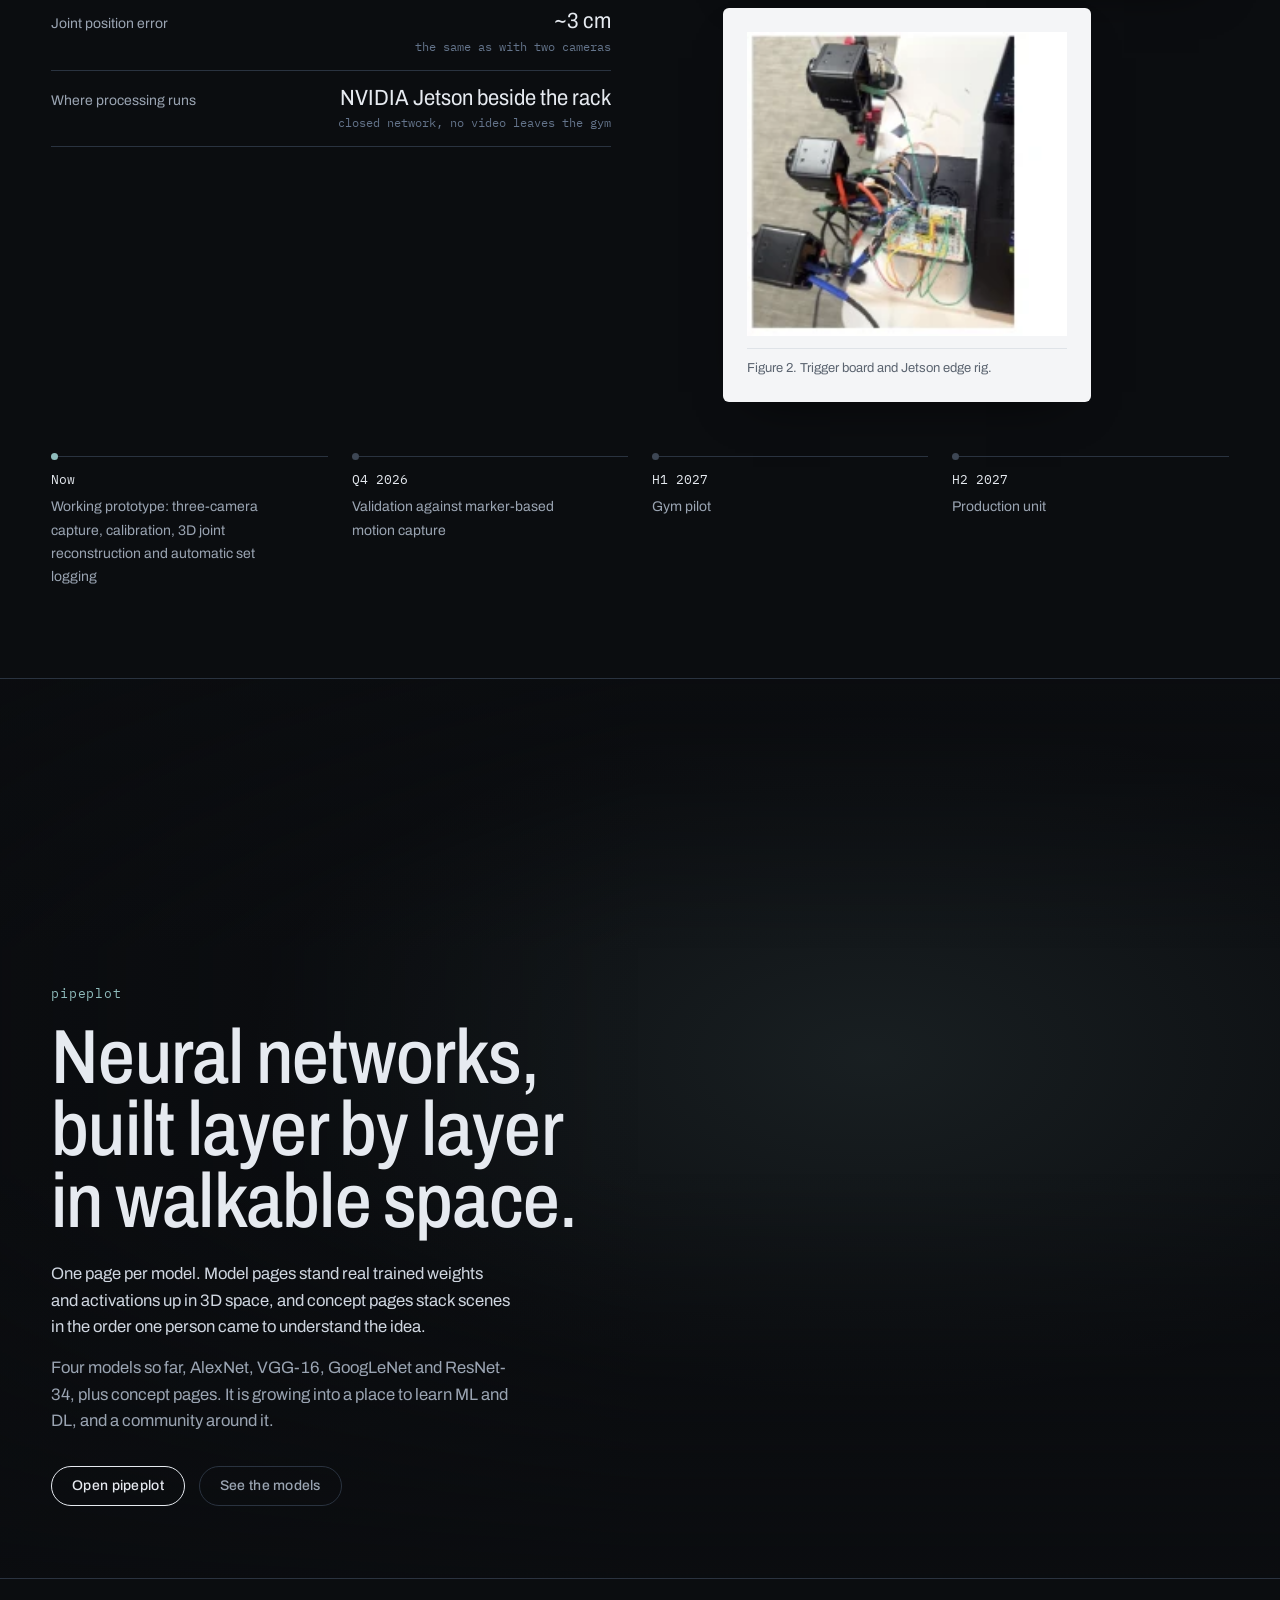
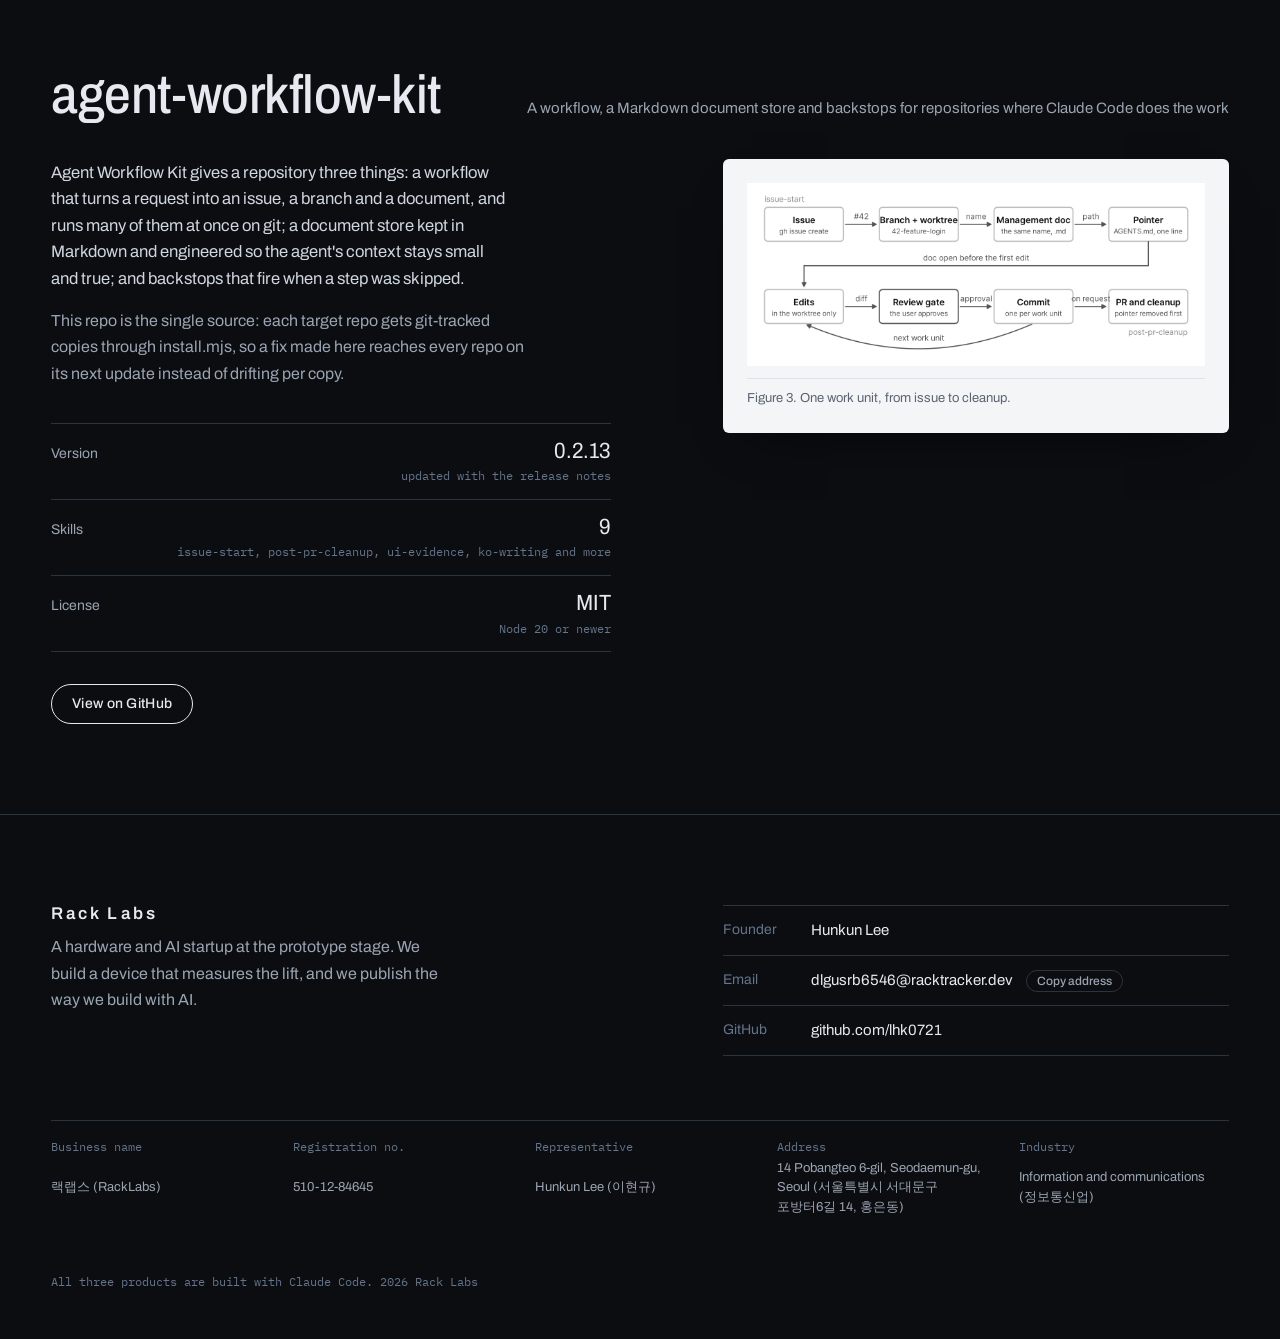
==== commit f558dde1: "feat: pipeplot 섹션을 실시간 three.js 렌더링으로, 영상은 fallback (#12) - scripts/build-pipeplot-live.mjs: pipeplo" ====
--- a/site/index.html
+++ b/site/index.html
@@ -83,10 +83,36 @@
 
     <section class="pp" id="pipeplot" aria-labelledby="pp-title">
       <div class="poster" aria-hidden="true">
-        <video id="pp-video" autoplay muted loop playsinline disablepictureinpicture preload="metadata" poster="assets/pipeplot-hero.webp">
-          <source src="assets/pipeplot-hero.webm" type="video/webm" />
-          <source src="assets/pipeplot-hero.mp4" type="video/mp4" />
-        </video>
+        <video id="pp-video" muted loop playsinline disablepictureinpicture preload="none" poster="assets/pipeplot-hero.webp"></video>
+        <script>
+          // The scenes render live (assets/pipeplot-live.js, pipeplot's own
+          // three.js hero) when WebGL is there and motion is allowed; the
+          // recorded loop is the fallback. Two rungs for the video, as on
+          // pipeplot: 1080p for wide screens, 720p for narrow ones.
+          (function () {
+            var v = document.getElementById('pp-video');
+            var rung = matchMedia('(max-width: 900px)').matches ? 'pipeplot-hero' : 'pipeplot-hero-1080';
+            [['webm', 'video/webm'], ['mp4', 'video/mp4']].forEach(function (t) {
+              var s = document.createElement('source');
+              s.src = 'assets/' + rung + '.' + t[0]; s.type = t[1]; v.appendChild(s);
+            });
+            var still = matchMedia('(prefers-reduced-motion: reduce)').matches;
+            var webgl = false;
+            try { var c = document.createElement('canvas'); webgl = !!(c.getContext('webgl2') || c.getContext('webgl')); } catch (e) {}
+            var playVideo = function () { v.hidden = false; v.preload = 'auto'; v.play().catch(function () {}); };
+            if (still) return;                 // the poster still stands alone
+            if (!webgl) { playVideo(); return; }
+            import('./assets/pipeplot-live.js')
+              .then(function (m) {
+                return m.mountHeroLive(v.parentNode, {
+                  force: /hero=live/.test(location.hash),   // skip the frame-time gate, for checks
+                  onLive: function () { v.pause(); v.hidden = true; },
+                  onFallback: playVideo
+                });
+              })
+              .catch(function (e) { console.warn('[pipeplot hero] live path failed:', e); playVideo(); });
+          })();
+        </script>
       </div>
       <div class="veil" aria-hidden="true"></div>
       <div class="copy">
--- a/site/style.css
+++ b/site/style.css
@@ -192,7 +192,10 @@
   position: absolute; inset: 0; z-index: -2;
   background: radial-gradient(70% 55% at 68% 42%, rgba(143, 188, 188, .10), transparent 70%);
 }
-.pp .poster video, .pp .poster img { width: 100%; height: 100%; object-fit: cover; opacity: .9; }
+.pp .poster video, .pp .poster img, .pp .poster canvas.live { width: 100%; height: 100%; object-fit: cover; opacity: .9; }
+.pp .poster canvas.live { position: absolute; inset: 0; pointer-events: none; display: block; }
+.pp .poster .dip { position: absolute; inset: 0; pointer-events: none; opacity: 0; background: var(--bg); }
+.pp .poster video[hidden] { display: none; }
 .pp .veil {
   position: absolute; inset: 0; z-index: -1;
   background:
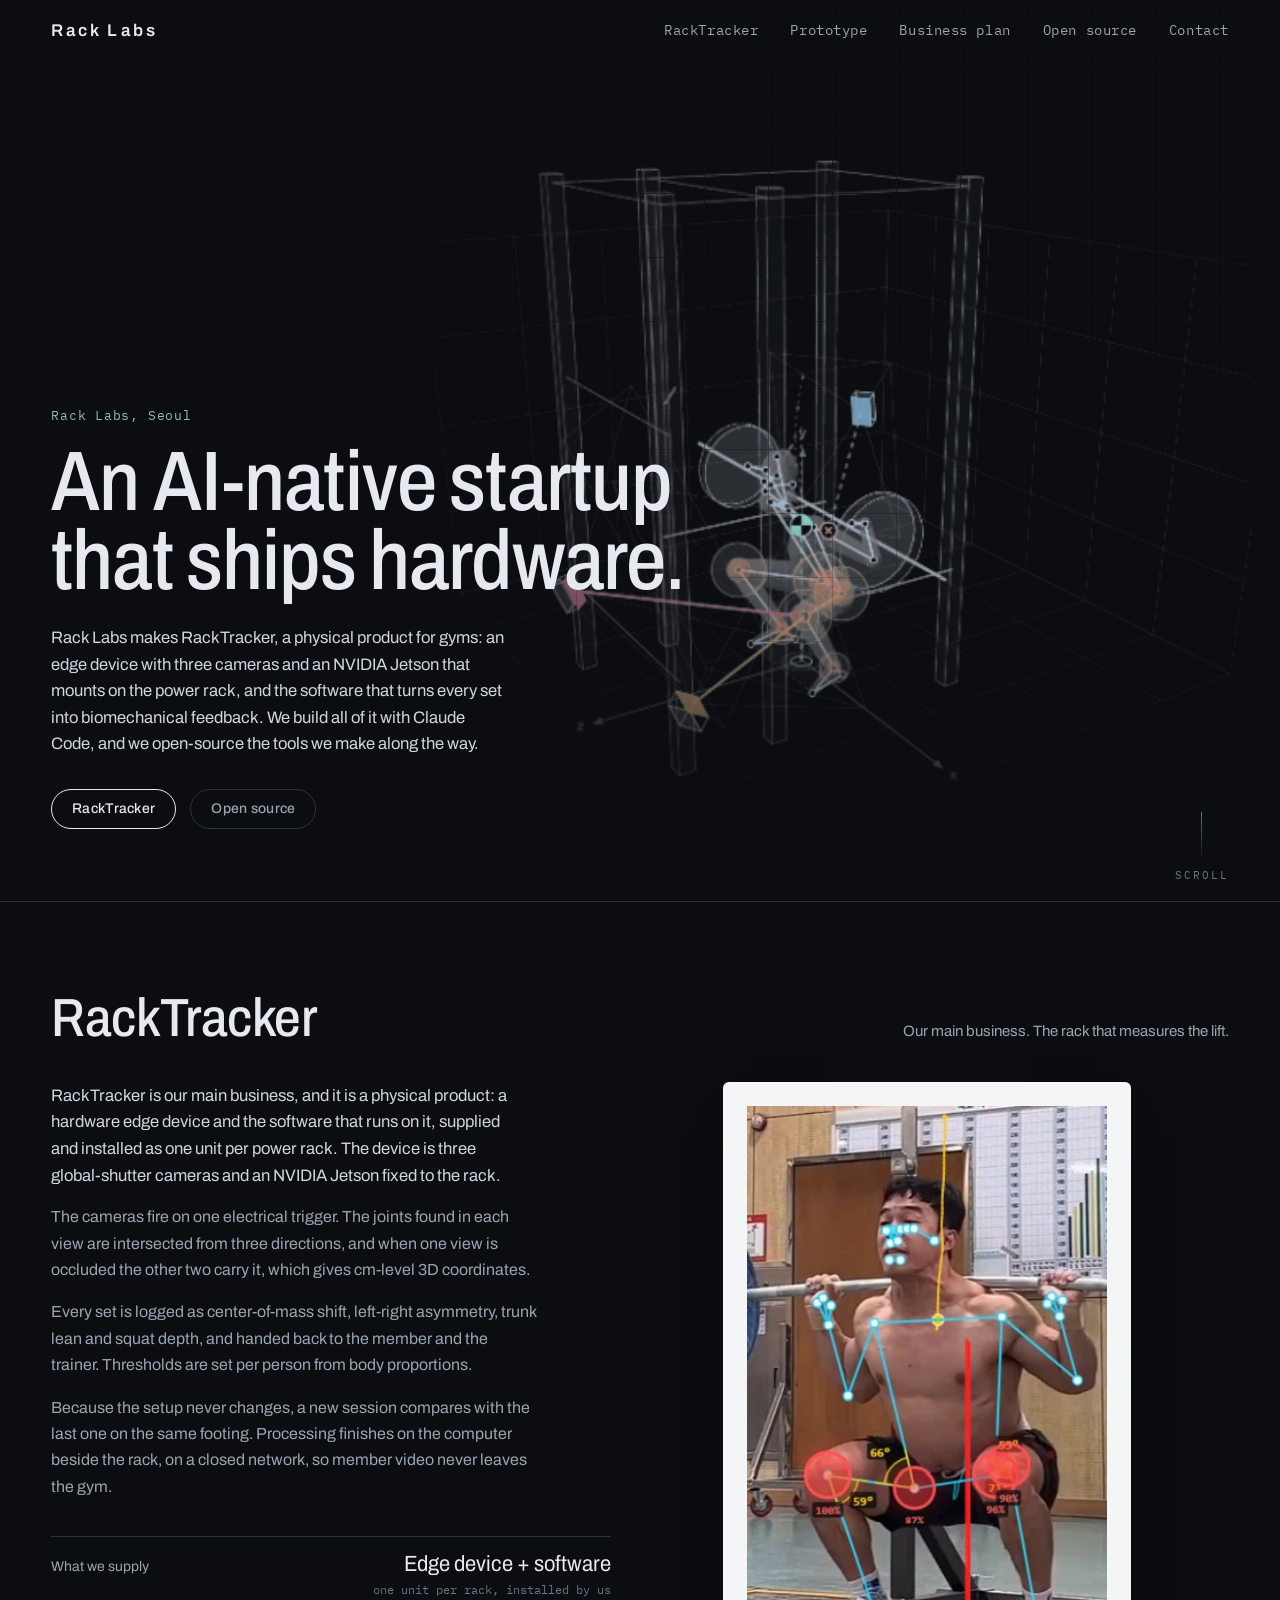
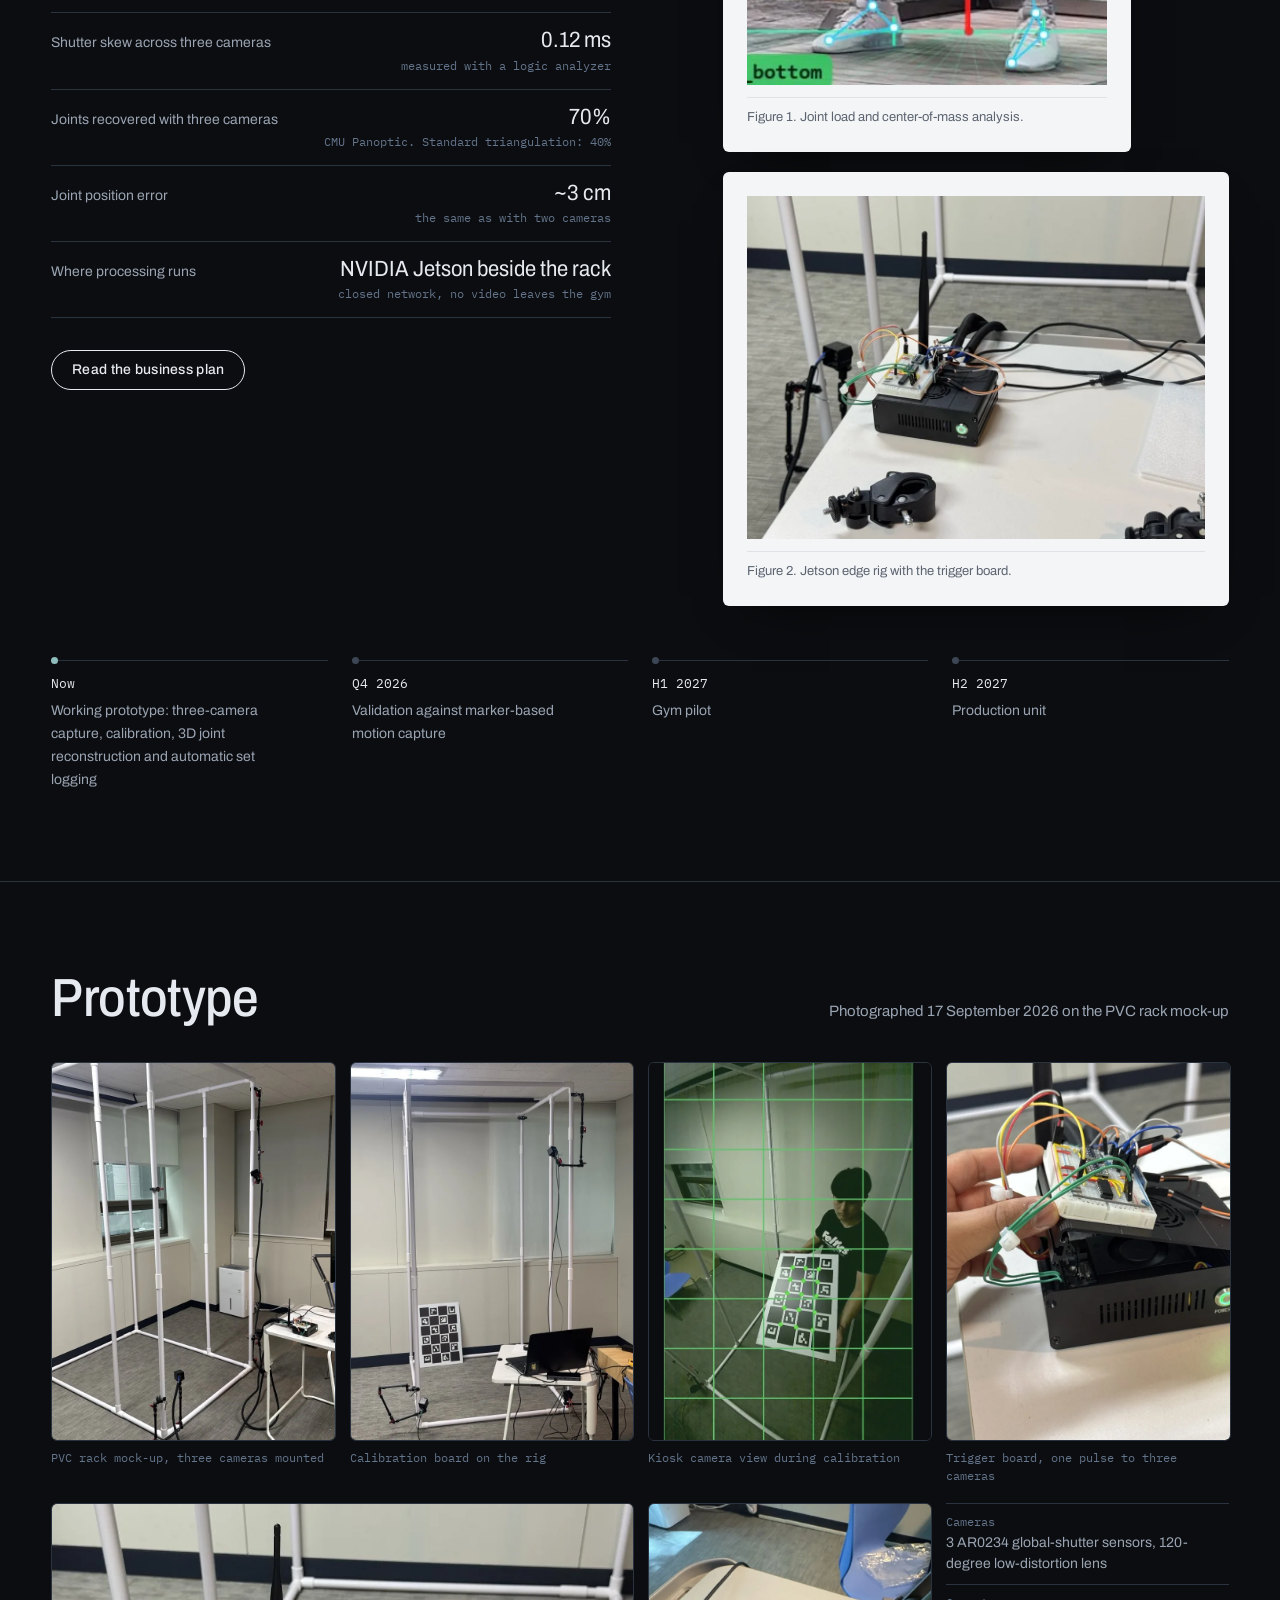
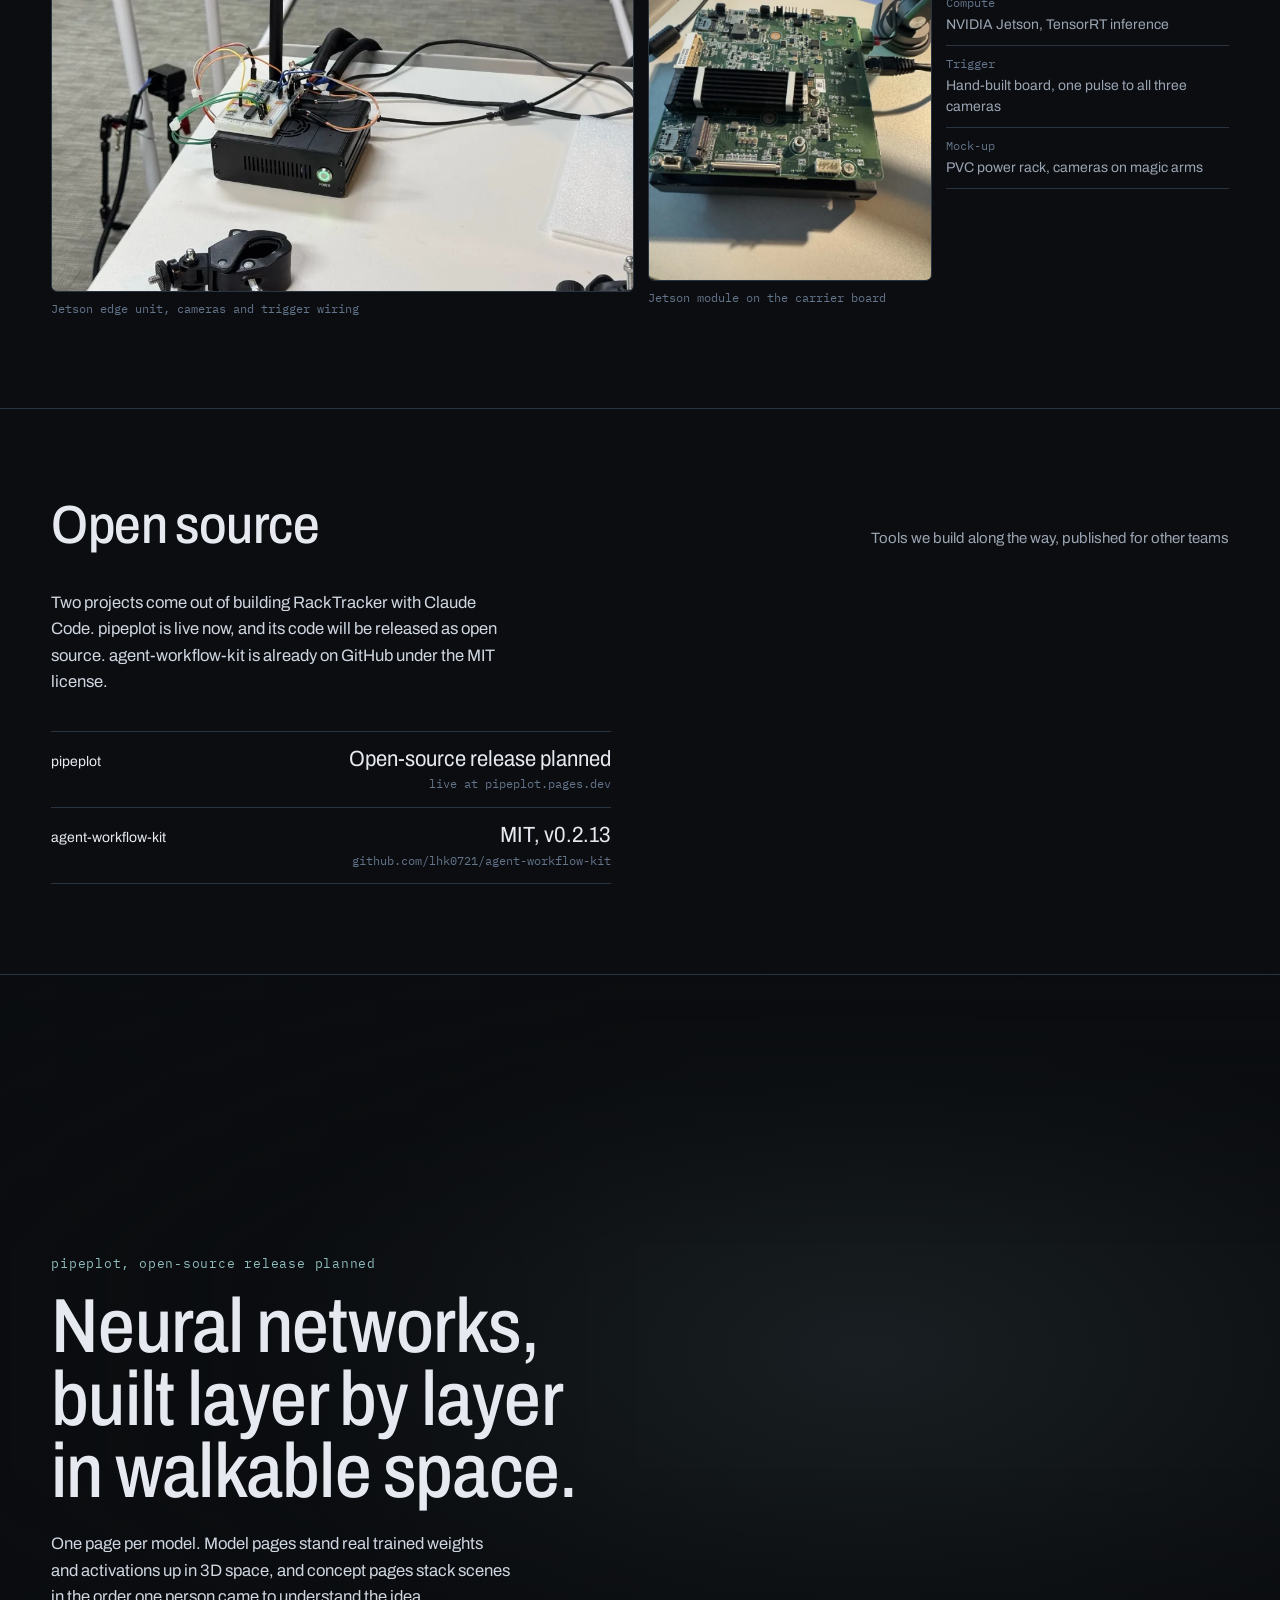
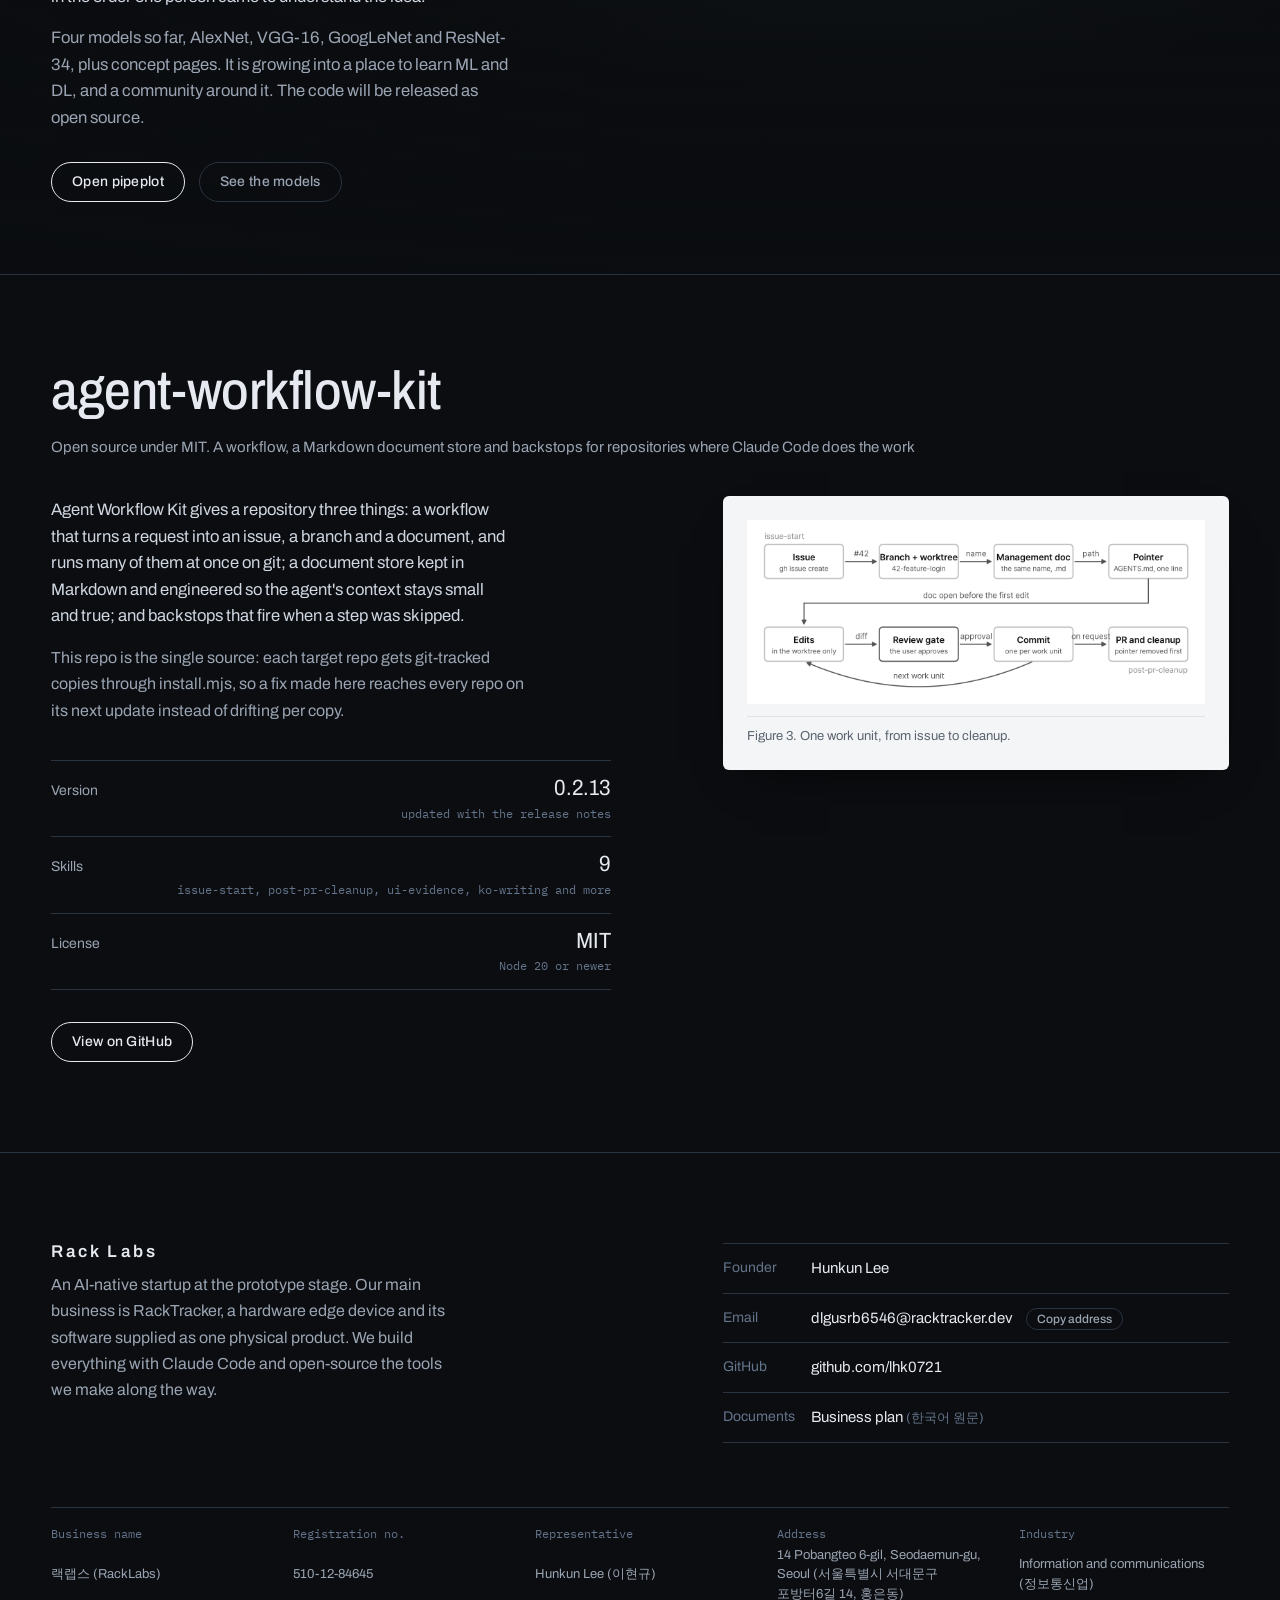
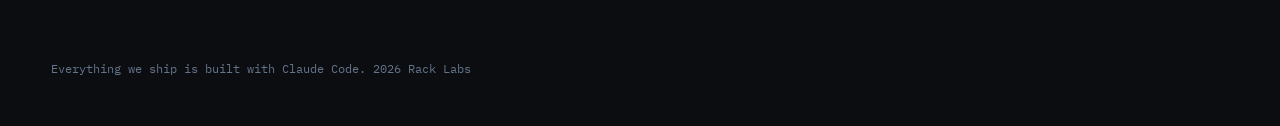
==== commit 71464c00: "feat: 실물 사진과 사업계획서 하위 페이지 추가, 히어로를 회사 소개로 (#12) - 히어로를 회사 소개로 바꾸고 RackTracker가 엣지 디바이스와 소프트웨어를 실물 제품" ====
--- a/site/index.html
+++ b/site/index.html
@@ -4,10 +4,10 @@
   <meta charset="UTF-8" />
   <meta name="viewport" content="width=device-width, initial-scale=1.0" />
   <title>Rack Labs</title>
-  <meta name="description" content="Rack Labs builds RackTracker, a 3D motion-analysis device that mounts on a gym power rack; pipeplot, neural networks as explorable 3D scenes; and agent-workflow-kit, a harness for repositories where Claude Code does the work." />
+  <meta name="description" content="Rack Labs is an AI-native startup in Seoul. Our main business is RackTracker, a 3D motion-analysis product for gyms: a hardware edge device and its software, mounted on the power rack. We also publish open-source tools, pipeplot and agent-workflow-kit." />
   <meta property="og:type" content="website" />
   <meta property="og:title" content="Rack Labs" />
-  <meta property="og:description" content="The rack that measures the lift. RackTracker, pipeplot, agent-workflow-kit." />
+  <meta property="og:description" content="An AI-native startup that ships hardware. RackTracker, and the open-source tools pipeplot and agent-workflow-kit." />
   <meta property="og:url" content="https://racktracker.dev/" />
   <meta property="og:image" content="https://racktracker.dev/assets/rig.png" />
   <link rel="icon" href="data:image/svg+xml,%3Csvg xmlns='http://www.w3.org/2000/svg' viewBox='0 0 16 16'%3E%3Crect x='3.5' y='2.5' width='9' height='11' fill='none' stroke='%239aa4b2'/%3E%3Ccircle cx='3.5' cy='4' r='1.7' fill='%23e6eaf0'/%3E%3Ccircle cx='12.5' cy='4' r='1.7' fill='%23e6eaf0'/%3E%3Ccircle cx='8' cy='13.5' r='1.7' fill='%23e6eaf0'/%3E%3C/svg%3E" />
@@ -21,8 +21,9 @@
     <a class="brand" href="#top">Rack Labs</a>
     <nav aria-label="Sections">
       <a href="#racktracker">RackTracker</a>
-      <a href="#pipeplot">pipeplot</a>
-      <a href="#agent-workflow-kit">agent-workflow-kit</a>
+      <a href="#prototype">Prototype</a>
+      <a href="/business-plan/">Business plan</a>
+      <a href="#open-source">Open source</a>
       <a href="#contact">Contact</a>
     </nav>
   </header>
@@ -34,12 +35,12 @@
       </div>
       <div class="veil" aria-hidden="true"></div>
       <div class="copy">
-        <p class="kicker">3D motion analysis, mounted on the power rack</p>
-        <h1 id="hero-title">The rack that<br>measures the lift.</h1>
-        <p class="lede">RackTracker is a 3D motion-analysis device that mounts on a gym power rack. Three cameras fixed to the rack fire at the same instant, and a small computer beside the rack rebuilds every joint in 3D and returns biomechanical feedback after each set.</p>
+        <p class="kicker">Rack Labs, Seoul</p>
+        <h1 id="hero-title">An AI-native startup<br>that ships hardware.</h1>
+        <p class="lede">Rack Labs makes RackTracker, a physical product for gyms: an edge device with three cameras and an NVIDIA Jetson that mounts on the power rack, and the software that turns every set into biomechanical feedback. We build all of it with Claude Code, and we open-source the tools we make along the way.</p>
         <div class="cta">
-          <a class="btn" href="#racktracker">Learn more</a>
-          <a class="btn ghost" href="#contact">Contact</a>
+          <a class="btn" href="#racktracker">RackTracker</a>
+          <a class="btn ghost" href="#open-source">Open source</a>
         </div>
       </div>
       <div class="cue" aria-hidden="true"><i></i>scroll</div>
@@ -48,28 +49,33 @@
     <section class="wing" id="racktracker" aria-labelledby="rt-title">
       <div class="head">
         <h2 id="rt-title">RackTracker</h2>
-        <p>A 3D motion-analysis device that mounts on the power rack</p>
+        <p>Our main business. The rack that measures the lift.</p>
       </div>
       <div class="cols">
         <div class="text">
-          <p class="lede">Three global-shutter cameras fixed to the rack fire on one electrical trigger. The joints found in each view are intersected from three directions, and when one view is occluded the other two carry it, which gives cm-level 3D coordinates.</p>
+          <p class="lede">RackTracker is our main business, and it is a physical product: a hardware edge device and the software that runs on it, supplied and installed as one unit per power rack. The device is three global-shutter cameras and an NVIDIA Jetson fixed to the rack.</p>
+          <p>The cameras fire on one electrical trigger. The joints found in each view are intersected from three directions, and when one view is occluded the other two carry it, which gives cm-level 3D coordinates.</p>
           <p>Every set is logged as center-of-mass shift, left-right asymmetry, trunk lean and squat depth, and handed back to the member and the trainer. Thresholds are set per person from body proportions.</p>
           <p>Because the setup never changes, a new session compares with the last one on the same footing. Processing finishes on the computer beside the rack, on a closed network, so member video never leaves the gym.</p>
           <dl class="facts">
+            <div><dt>What we supply</dt><dd>Edge device + software<small>one unit per rack, installed by us</small></dd></div>
             <div><dt>Shutter skew across three cameras</dt><dd>0.12 ms<small>measured with a logic analyzer</small></dd></div>
             <div><dt>Joints recovered with three cameras</dt><dd>70%<small>CMU Panoptic. Standard triangulation: 40%</small></dd></div>
             <div><dt>Joint position error</dt><dd>~3 cm<small>the same as with two cameras</small></dd></div>
             <div><dt>Where processing runs</dt><dd>NVIDIA Jetson beside the rack<small>closed network, no video leaves the gym</small></dd></div>
           </dl>
+          <div class="cta">
+            <a class="btn" href="/business-plan/">Read the business plan</a>
+          </div>
         </div>
         <div class="figs">
-          <figure class="sheet">
-            <img src="assets/demo.webp" width="322" height="292" alt="Analysis view of a squat at the bottom position with joint angles and load markers drawn over the lifter" />
+          <figure class="sheet tall">
+            <img src="assets/demo-hd.webp" width="371" height="597" alt="Analysis view of a squat at the bottom position: joint angles, per-joint load and the center-of-mass line drawn over the lifter" />
             <figcaption>Figure 1. Joint load and center-of-mass analysis.</figcaption>
           </figure>
           <figure class="sheet">
-            <img src="assets/hardware.webp" width="200" height="190" alt="Two camera modules wired to a hand-built trigger board on the edge rig" />
-            <figcaption>Figure 2. Trigger board and Jetson edge rig.</figcaption>
+            <img src="assets/photo/jetson-rig.webp" width="960" height="720" alt="NVIDIA Jetson compute unit on the bench with the trigger board and camera modules wired to it" />
+            <figcaption>Figure 2. Jetson edge rig with the trigger board.</figcaption>
           </figure>
         </div>
       </div>
@@ -79,6 +85,57 @@
         <li><span class="when">H1 2027</span><span class="what">Gym pilot</span></li>
         <li><span class="when">H2 2027</span><span class="what">Production unit</span></li>
       </ol>
+    </section>
+
+    <section class="wing" id="prototype" aria-labelledby="pt-title">
+      <div class="head">
+        <h2 id="pt-title">Prototype</h2>
+        <p>Photographed 17 September 2026 on the PVC rack mock-up</p>
+      </div>
+      <div class="photos">
+        <figure>
+          <img src="assets/photo/rig.webp" width="720" height="960" alt="PVC power-rack mock-up in a lab room with three cameras clamped to the uprights and a tablet on the bench" loading="lazy" decoding="async" />
+          <figcaption>PVC rack mock-up, three cameras mounted</figcaption>
+        </figure>
+        <figure>
+          <img src="assets/photo/rig-board.webp" width="720" height="960" alt="ChArUco calibration board leaning on the rig beside a laptop running the kiosk" loading="lazy" decoding="async" />
+          <figcaption>Calibration board on the rig</figcaption>
+        </figure>
+        <figure>
+          <img src="assets/photo/kiosk-camera.webp" width="633" height="960" alt="Live camera view in the kiosk with a green grid while a person holds the calibration board" loading="lazy" decoding="async" />
+          <figcaption>Kiosk camera view during calibration</figcaption>
+        </figure>
+        <figure>
+          <img src="assets/photo/trigger-board.webp" width="720" height="960" alt="Hand-built trigger board on a breadboard, held over the Jetson with its jumper wires" loading="lazy" decoding="async" />
+          <figcaption>Trigger board, one pulse to three cameras</figcaption>
+        </figure>
+        <figure class="wide">
+          <img src="assets/photo/jetson-rig.webp" width="960" height="720" alt="NVIDIA Jetson compute unit on the bench with the trigger board and camera modules wired to it" loading="lazy" decoding="async" />
+          <figcaption>Jetson edge unit, cameras and trigger wiring</figcaption>
+        </figure>
+        <figure>
+          <img src="assets/photo/carrier-board.webp" width="720" height="960" alt="Jetson module with its heatsink on the carrier board, case opened on the bench" loading="lazy" decoding="async" />
+          <figcaption>Jetson module on the carrier board</figcaption>
+        </figure>
+        <dl class="parts" aria-label="Prototype parts">
+          <div><dt>Cameras</dt><dd>3 AR0234 global-shutter sensors, 120-degree low-distortion lens</dd></div>
+          <div><dt>Compute</dt><dd>NVIDIA Jetson, TensorRT inference</dd></div>
+          <div><dt>Trigger</dt><dd>Hand-built board, one pulse to all three cameras</dd></div>
+          <div><dt>Mock-up</dt><dd>PVC power rack, cameras on magic arms</dd></div>
+        </dl>
+      </div>
+    </section>
+
+    <section class="wing" id="open-source" aria-labelledby="os-title">
+      <div class="head">
+        <h2 id="os-title">Open source</h2>
+        <p>Tools we build along the way, published for other teams</p>
+      </div>
+      <p class="lede">Two projects come out of building RackTracker with Claude Code. pipeplot is live now, and its code will be released as open source. agent-workflow-kit is already on GitHub under the MIT license.</p>
+      <dl class="facts" aria-label="Open-source projects">
+        <div><dt><a href="#pipeplot">pipeplot</a></dt><dd>Open-source release planned<small>live at pipeplot.pages.dev</small></dd></div>
+        <div><dt><a href="#agent-workflow-kit">agent-workflow-kit</a></dt><dd>MIT, v0.2.13<small>github.com/lhk0721/agent-workflow-kit</small></dd></div>
+      </dl>
     </section>
 
     <section class="pp" id="pipeplot" aria-labelledby="pp-title">
@@ -116,10 +173,10 @@
       </div>
       <div class="veil" aria-hidden="true"></div>
       <div class="copy">
-        <p class="kicker">pipeplot</p>
+        <p class="kicker">pipeplot, open-source release planned</p>
         <h2 id="pp-title">Neural networks,<br>built layer by layer<br>in walkable space.</h2>
         <p class="lede">One page per model. Model pages stand real trained weights and activations up in 3D space, and concept pages stack scenes in the order one person came to understand the idea.</p>
-        <p class="lede">Four models so far, AlexNet, VGG-16, GoogLeNet and ResNet-34, plus concept pages. It is growing into a place to learn ML and DL, and a community around it.</p>
+        <p class="lede">Four models so far, AlexNet, VGG-16, GoogLeNet and ResNet-34, plus concept pages. It is growing into a place to learn ML and DL, and a community around it. The code will be released as open source.</p>
         <div class="cta">
           <a class="btn" href="https://pipeplot.pages.dev" rel="noopener">Open pipeplot</a>
           <a class="btn ghost" href="https://pipeplot.pages.dev/#models" rel="noopener">See the models</a>
@@ -130,7 +187,7 @@
     <section class="wing" id="agent-workflow-kit" aria-labelledby="awk-title">
       <div class="head">
         <h2 id="awk-title">agent-workflow-kit</h2>
-        <p>A workflow, a Markdown document store and backstops for repositories where Claude Code does the work</p>
+        <p>Open source under MIT. A workflow, a Markdown document store and backstops for repositories where Claude Code does the work</p>
       </div>
       <div class="cols">
         <div class="text">
@@ -158,12 +215,13 @@
   <footer class="foot" id="contact">
     <div class="who">
       <p class="brand">Rack Labs</p>
-      <p>A hardware and AI startup at the prototype stage. We build a device that measures the lift, and we publish the way we build with AI.</p>
+      <p>An AI-native startup at the prototype stage. Our main business is RackTracker, a hardware edge device and its software supplied as one physical product. We build everything with Claude Code and open-source the tools we make along the way.</p>
     </div>
     <dl class="contact">
       <div><dt>Founder</dt><dd>Hunkun Lee</dd></div>
       <div><dt>Email</dt><dd><a href="mailto:dlgusrb6546@racktracker.dev">dlgusrb6546@racktracker.dev</a> <button class="copybtn" type="button" data-copy="dlgusrb6546@racktracker.dev">Copy address</button></dd></div>
       <div><dt>GitHub</dt><dd><a href="https://github.com/lhk0721" rel="noopener">github.com/lhk0721</a></dd></div>
+      <div><dt>Documents</dt><dd><a href="/business-plan/">Business plan</a> <span class="alt">(<a href="/business-plan/ko/" hreflang="ko" lang="ko">한국어 원문</a>)</span></dd></div>
     </dl>
     <dl class="reg" aria-label="Business registration">
       <div><dt>Business name</dt><dd>랙랩스 (RackLabs)</dd></div>
@@ -172,7 +230,7 @@
       <div><dt>Address</dt><dd>14 Pobangteo 6-gil, Seodaemun-gu, Seoul (서울특별시 서대문구 포방터6길 14, 홍은동)</dd></div>
       <div><dt>Industry</dt><dd>Information and communications (정보통신업)</dd></div>
     </dl>
-    <p class="fine">All three products are built with Claude Code. 2026 Rack Labs</p>
+    <p class="fine">Everything we ship is built with Claude Code. 2026 Rack Labs</p>
   </footer>
 
   <script>
--- a/site/style.css
+++ b/site/style.css
@@ -27,6 +27,8 @@
 }
 
 html { scroll-behavior: smooth; }
+/* anchor targets stop below the sticky bar */
+[id] { scroll-margin-top: 72px; }
 @media (prefers-reduced-motion: reduce) { html { scroll-behavior: auto; } }
 
 body {
@@ -156,7 +158,21 @@
 .text p + p { margin-top: 16px; }
 .text > p:not(.lede) { max-width: 54ch; color: var(--dim); }
 .figs { display: grid; gap: 20px; }
-.figs .sheet:nth-child(2) { max-width: 320px; }
+.figs .sheet.tall { max-width: 360px; }
+
+/* prototype photos: real photographs sit straight on the dark page, no
+   sheet, since the sheet marks a drawing. One row of four portraits, then
+   the bench photo across two columns, a close-up and the parts list. */
+.photos { display: grid; grid-template-columns: repeat(4, minmax(0, 1fr)); gap: 18px 16px; }
+.photos figure { margin: 0; }
+.photos img { width: 100%; aspect-ratio: 3 / 4; object-fit: cover; border-radius: var(--radius); border: 1px solid var(--line); background: var(--bg2); }
+.photos .wide { grid-column: span 2; }
+.photos .wide img { aspect-ratio: 3 / 2; }
+.photos figcaption { margin-top: 8px; font: 12px/1.5 var(--mono); color: var(--muted); }
+.photos .parts { margin: 0; padding: 0; border-top: 1px solid var(--line); align-self: start; }
+.photos .parts > div { padding: 10px 0; border-bottom: 1px solid var(--line); }
+.photos .parts dt { font: 12px/1.4 var(--mono); color: var(--muted); }
+.photos .parts dd { margin: 2px 0 0; font-size: 14px; line-height: 1.5; color: var(--dim); }
 
 /* facts: a definition list with hairlines, value large */
 .facts { margin: 36px 0 0; padding: 0; border-top: 1px solid var(--line); max-width: 560px; }
@@ -165,6 +181,8 @@
   padding: 14px 0; border-bottom: 1px solid var(--line);
 }
 .facts dt { margin: 0; color: var(--dim); font-size: 14px; }
+.facts dt a { color: var(--ink); }
+.facts dt a:hover { color: var(--tint); }
 .facts dd { margin: 0; text-align: right; color: var(--ink); font-size: 22px; line-height: 1.2; font-variation-settings: 'wdth' 90; }
 .facts dd small { display: block; margin-top: 4px; font: 12px/1.4 var(--mono); color: var(--muted); }
 
@@ -225,6 +243,7 @@
 .foot .contact dt { margin: 0; color: var(--muted); font-size: 14px; }
 .foot .contact dd { margin: 0; color: var(--ink); font-size: 15px; overflow-wrap: anywhere; }
 .foot .contact a:hover { color: var(--tint); }
+.foot .contact .alt { color: var(--muted); font-size: 13px; }
 .foot .copybtn {
   margin-left: 10px; padding: 4px 10px; cursor: pointer;
   font: 500 12px/1 var(--display); color: var(--dim);
@@ -258,11 +277,12 @@
   .timeline li { display: grid; grid-template-columns: 120px minmax(0, 1fr); gap: 12px; padding: 12px 0 12px 16px; border-top: 0; border-left: 1px solid var(--line); }
   .timeline li::before { top: 18px; left: -4px; }
   .timeline .when { margin: 0; }
-  .figs .sheet:nth-child(2) { max-width: none; }
+  .photos { grid-template-columns: repeat(2, minmax(0, 1fr)); }
 }
 @media (max-width: 640px) {
   /* the bar wraps to two lines and stops overlaying the hero */
   .bar { flex-wrap: wrap; height: auto; margin-bottom: 0; padding: 14px var(--gutter) 12px; row-gap: 10px; }
+  [id] { scroll-margin-top: 120px; }
   .bar nav { width: 100%; flex-wrap: wrap; white-space: normal; overflow: visible; gap: 6px 18px; font-size: 12px; }
   .hero { padding-top: 24px; }
   .facts > div { grid-template-columns: 1fr; }
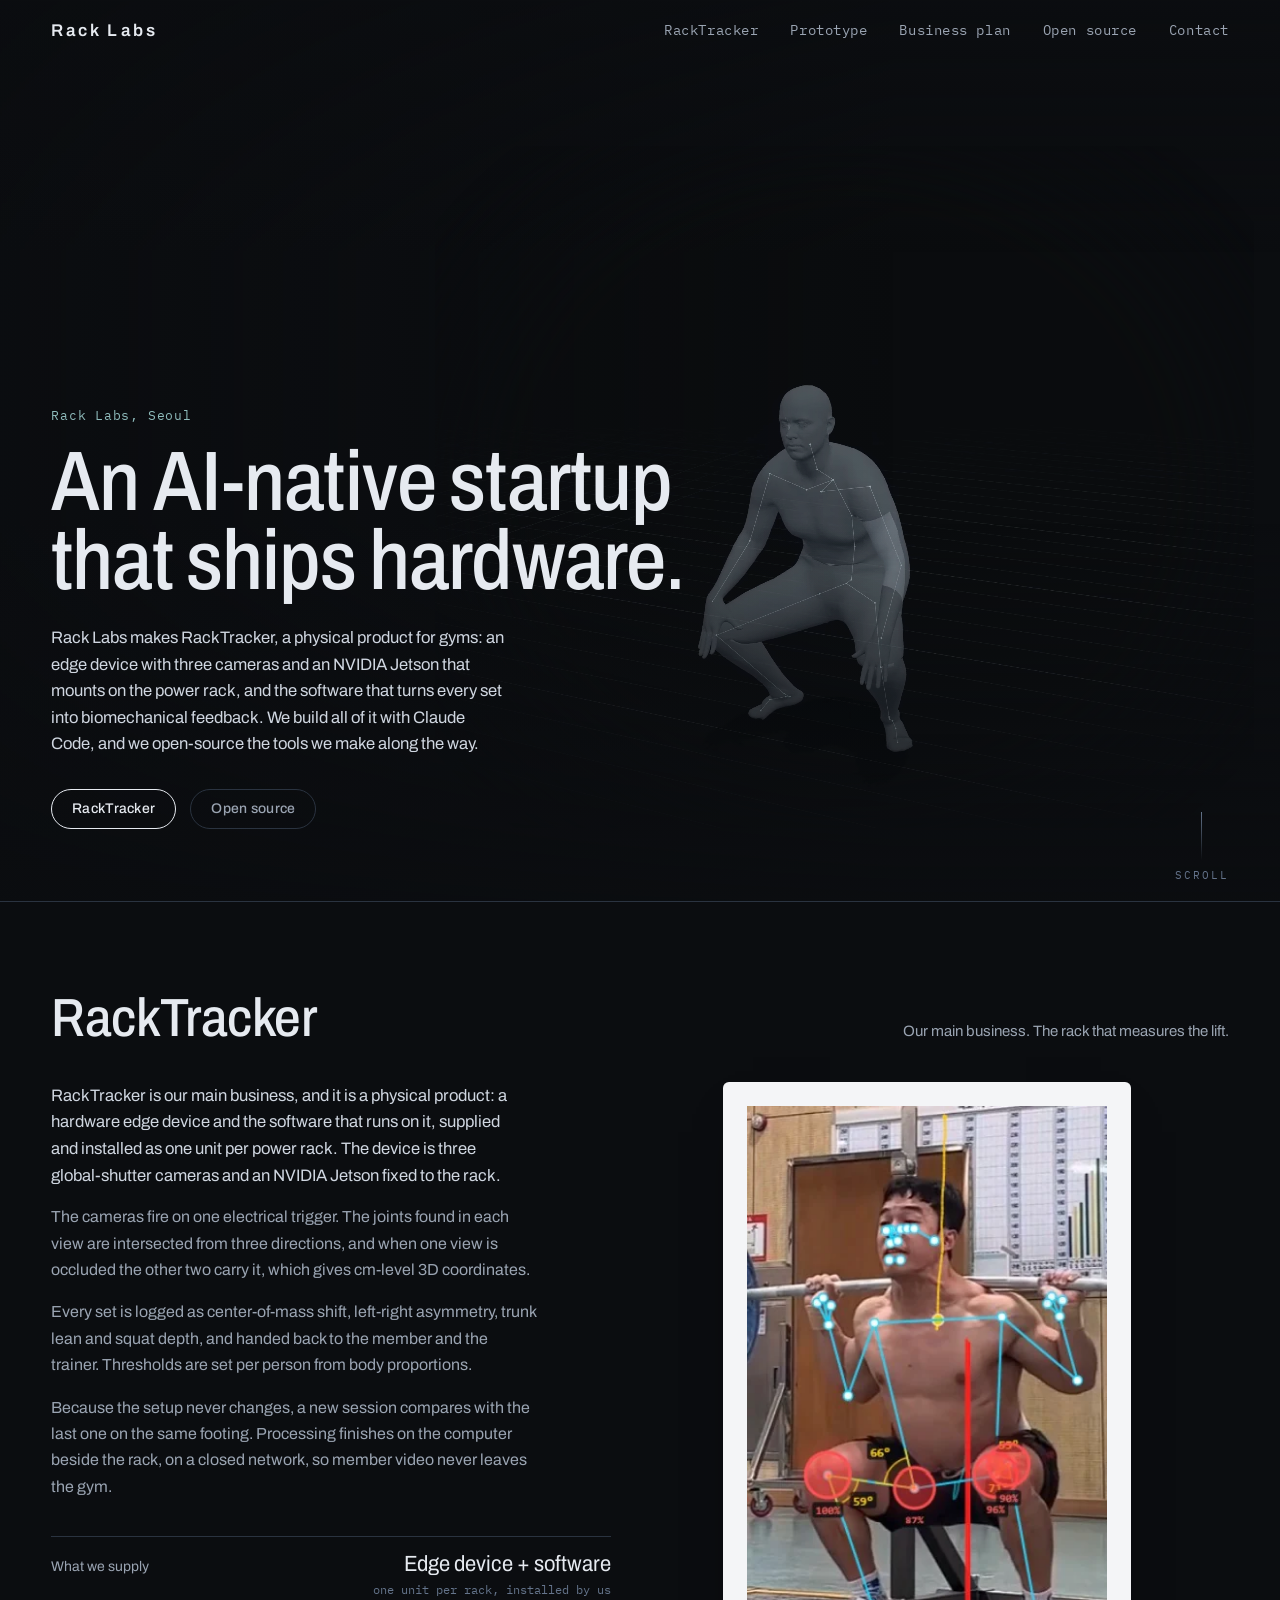
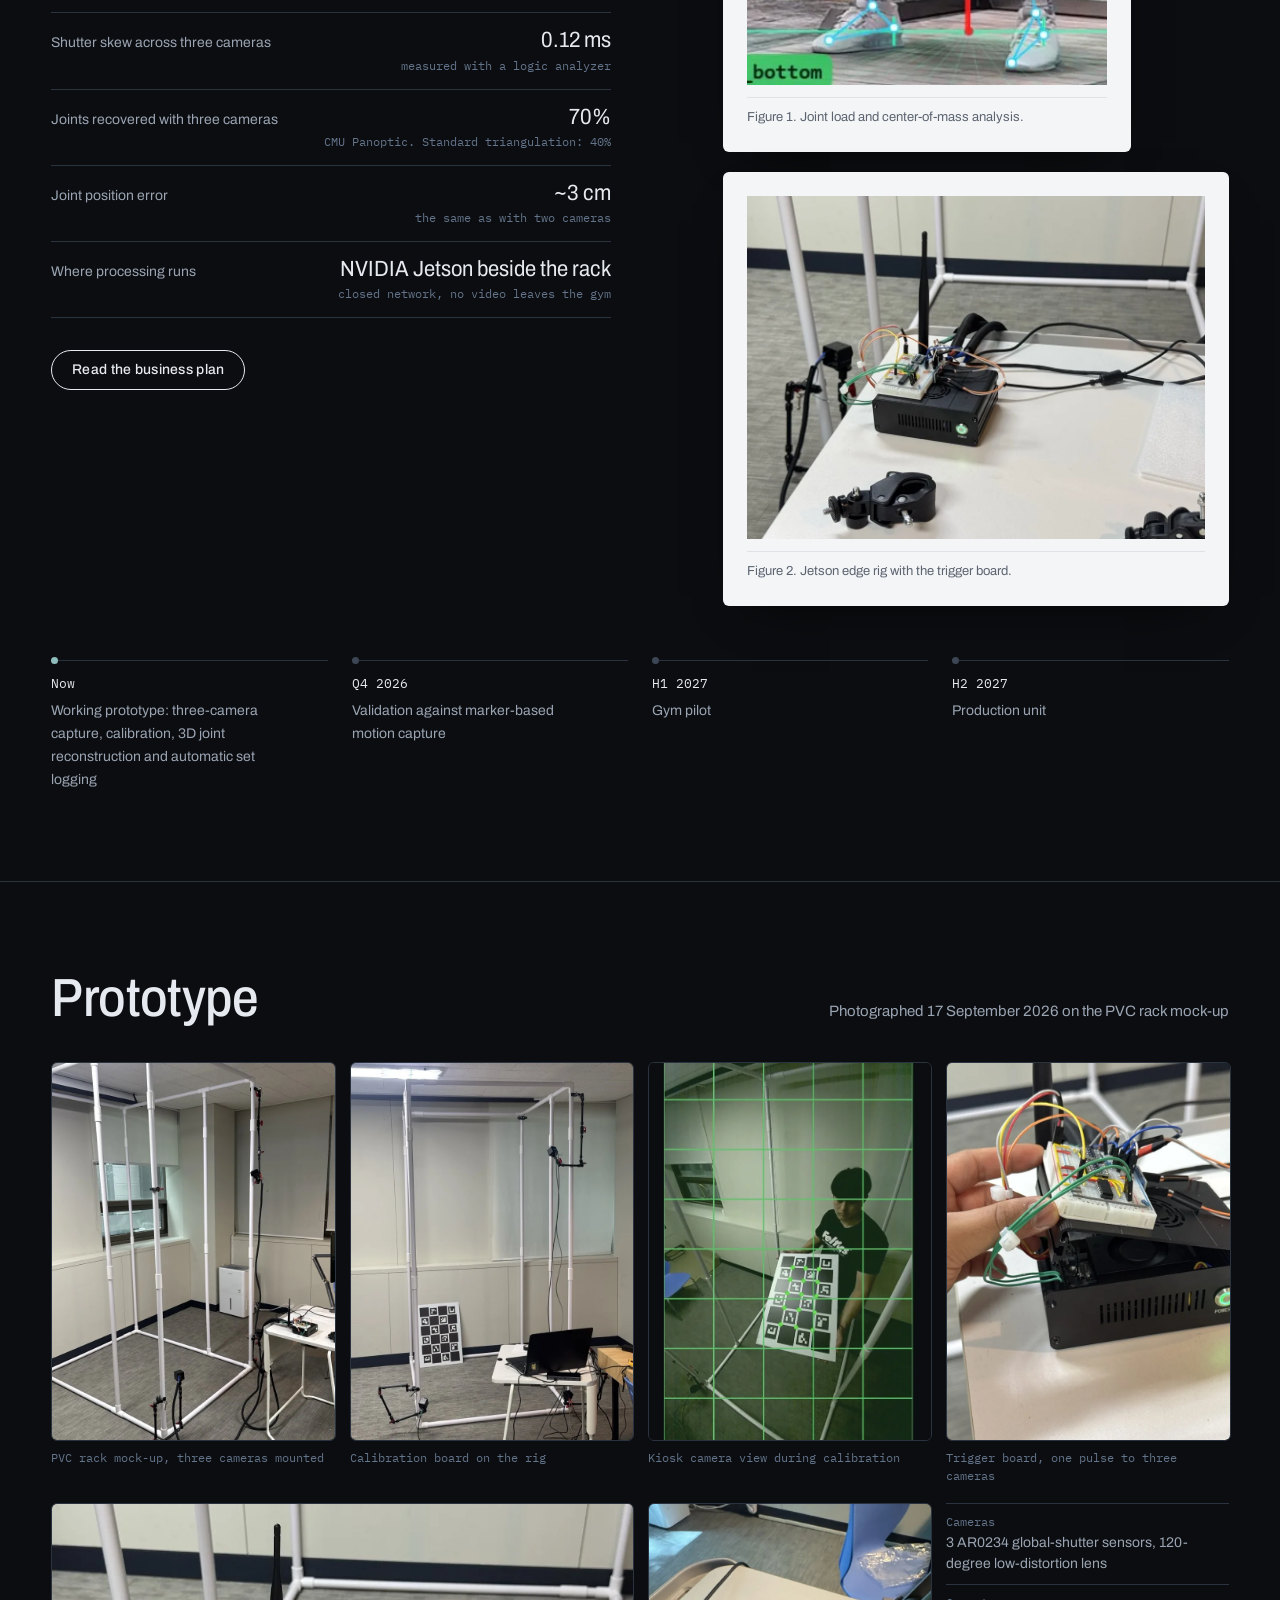
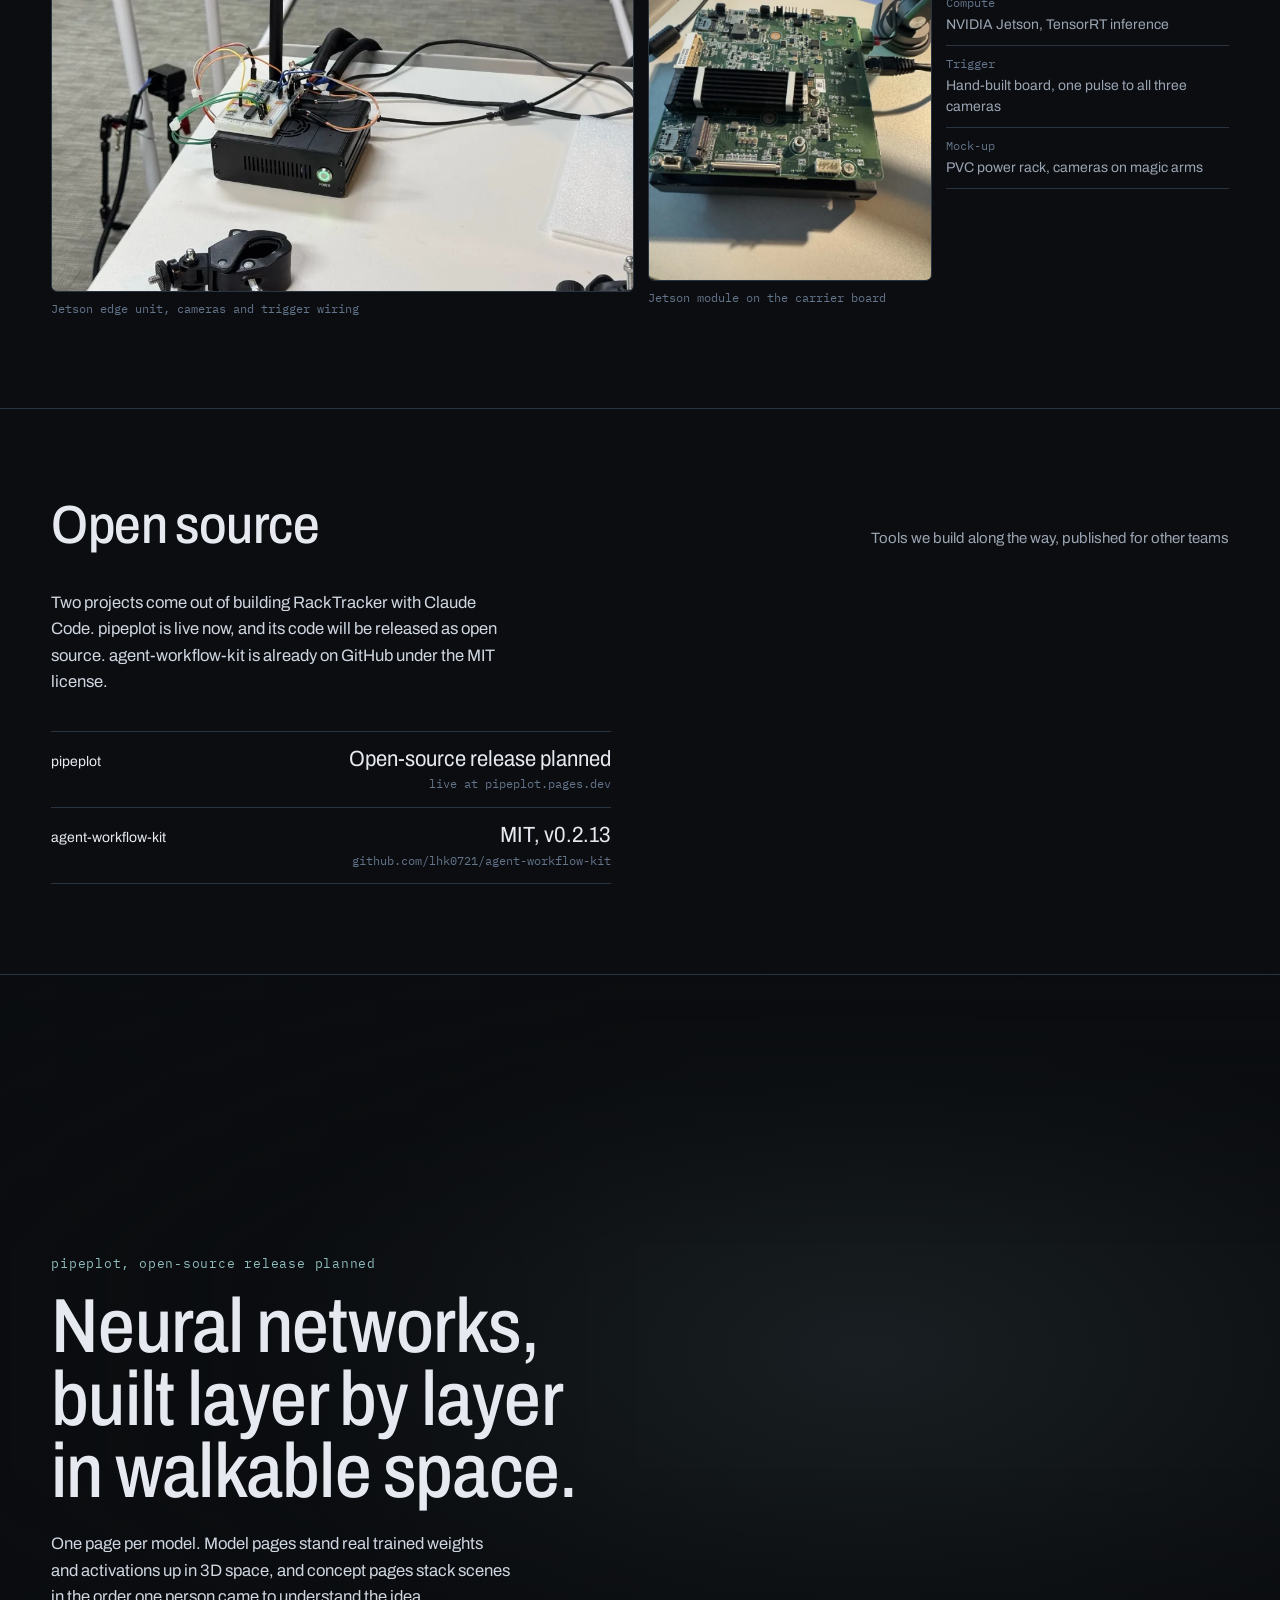
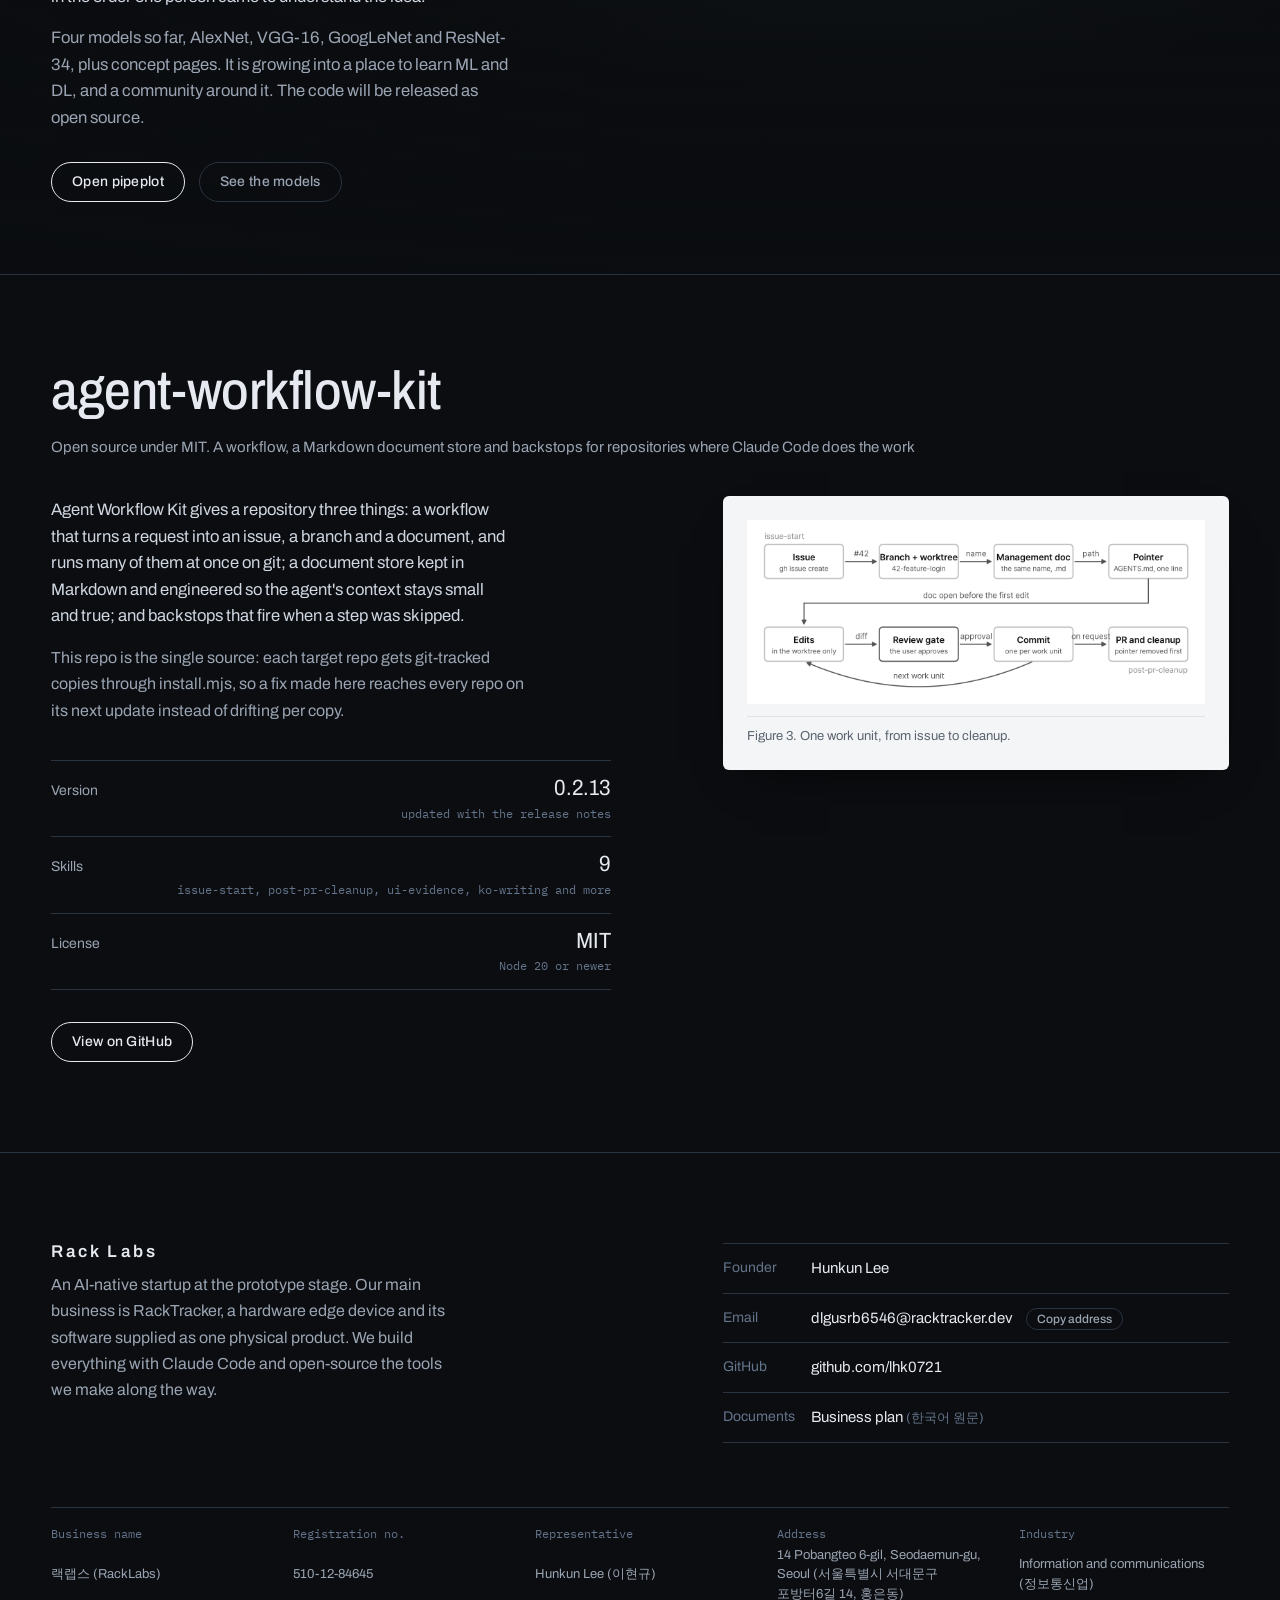
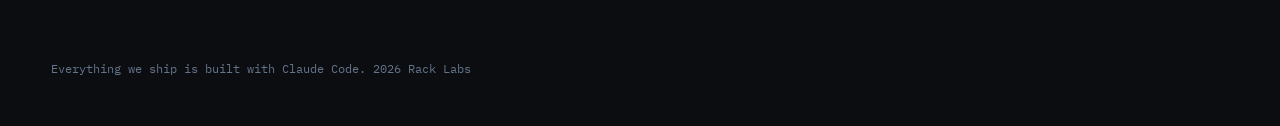
==== commit 81fe52a3: "feat: 히어로 배경을 후처리 MHR 몸 재생 영상으로 교체 (#12) - 501px 랙 도면(rig-dark.webp) 대신 실제 세트의 MHR 메쉬 재생 루프   (2160/" ====
--- a/site/index.html
+++ b/site/index.html
@@ -9,7 +9,7 @@
   <meta property="og:title" content="Rack Labs" />
   <meta property="og:description" content="An AI-native startup that ships hardware. RackTracker, and the open-source tools pipeplot and agent-workflow-kit." />
   <meta property="og:url" content="https://racktracker.dev/" />
-  <meta property="og:image" content="https://racktracker.dev/assets/rig.png" />
+  <meta property="og:image" content="https://racktracker.dev/assets/og.png" />
   <link rel="icon" href="data:image/svg+xml,%3Csvg xmlns='http://www.w3.org/2000/svg' viewBox='0 0 16 16'%3E%3Crect x='3.5' y='2.5' width='9' height='11' fill='none' stroke='%239aa4b2'/%3E%3Ccircle cx='3.5' cy='4' r='1.7' fill='%23e6eaf0'/%3E%3Ccircle cx='12.5' cy='4' r='1.7' fill='%23e6eaf0'/%3E%3Ccircle cx='8' cy='13.5' r='1.7' fill='%23e6eaf0'/%3E%3C/svg%3E" />
   <link rel="preconnect" href="https://fonts.googleapis.com" />
   <link rel="preconnect" href="https://fonts.gstatic.com" crossorigin />
@@ -31,7 +31,29 @@
   <main id="top">
     <section class="hero" id="hero" aria-labelledby="hero-title">
       <div class="poster" aria-hidden="true">
-        <img src="assets/rig-dark.webp" width="501" height="423" alt="" decoding="async" />
+        <video id="hero-video" muted loop playsinline disablepictureinpicture preload="none" poster="assets/hero-mhr.webp" width="1440" height="1200"></video>
+        <script>
+          // The hero plays the post-processed MHR body of a real set recorded
+          // on the prototype rig (5 October 2026), rendered from the same mesh
+          // the kiosk's playback screen draws. Two rungs: 2160 px wide for
+          // wide screens, 1080 for narrow ones. Reduced motion keeps the
+          // poster, and the loop pauses while the hero is scrolled away.
+          (function () {
+            var v = document.getElementById('hero-video');
+            if (matchMedia('(prefers-reduced-motion: reduce)').matches) return;
+            var rung = matchMedia('(max-width: 900px)').matches ? 'hero-mhr-1080' : 'hero-mhr-2160';
+            [['webm', 'video/webm'], ['mp4', 'video/mp4']].forEach(function (t) {
+              var s = document.createElement('source');
+              s.src = 'assets/' + rung + '.' + t[0]; s.type = t[1]; v.appendChild(s);
+            });
+            v.preload = 'auto';
+            var play = function () { v.play().catch(function () {}); };
+            if (!('IntersectionObserver' in window)) { play(); return; }
+            new IntersectionObserver(function (es) {
+              es.forEach(function (e) { if (e.isIntersecting) play(); else v.pause(); });
+            }, { threshold: 0.05 }).observe(v);
+          })();
+        </script>
       </div>
       <div class="veil" aria-hidden="true"></div>
       <div class="copy">
--- a/site/style.css
+++ b/site/style.css
@@ -90,9 +90,11 @@
   font-size: 13px; line-height: 1.5; color: var(--sheet-dim);
 }
 
-/* hero: the rig drawing is the background (assets/rig-dark.webp, the
-   business-plan figure recoloured for the dark page); the veil keeps the
-   copy legible over it */
+/* hero: the background is a loop of the post-processed MHR body from a
+   real set on the prototype rig (assets/hero-mhr-*.webm/mp4, poster
+   hero-mhr.webp), rendered on the page colour with its own floor grid. A
+   radial mask fades the frame edges into the page so no rectangle shows,
+   and the veil keeps the copy legible over it */
 .hero {
   position: relative; min-height: 100svh; box-sizing: border-box;
   display: grid; grid-template-columns: 1fr; align-items: end;
@@ -104,24 +106,19 @@
   display: flex; justify-content: flex-end; align-items: center;
   padding: 72px calc(var(--gutter) * .5) 0 0;
 }
-.hero .poster img {
+.hero .poster img, .hero .poster video {
   width: min(64vw, 118vh); max-width: 1180px; height: auto; opacity: .92;
+}
+.hero .poster video {
+  aspect-ratio: 6 / 5; object-fit: cover; background: var(--bg);
+  -webkit-mask-image: radial-gradient(ellipse 62% 66% at 50% 50%, #000 62%, transparent 100%);
+  mask-image: radial-gradient(ellipse 62% 66% at 50% 50%, #000 62%, transparent 100%);
 }
 .hero .veil {
   position: absolute; inset: 0; z-index: -1; pointer-events: none;
   background:
     linear-gradient(180deg, rgba(11,13,16,.5) 0%, rgba(11,13,16,0) 28%, rgba(11,13,16,0) 58%, rgba(11,13,16,.9) 100%),
     linear-gradient(90deg, rgba(11,13,16,.75) 0%, rgba(11,13,16,.25) 45%, rgba(11,13,16,0) 70%);
-}
-.hero::before {
-  /* the faint grid of the rig drawing, carried onto the page */
-  content: ''; position: absolute; inset: 0; z-index: -1; pointer-events: none;
-  background-image:
-    linear-gradient(var(--bg2) 1px, transparent 1px),
-    linear-gradient(90deg, var(--bg2) 1px, transparent 1px);
-  background-size: 64px 64px;
-  mask-image: linear-gradient(180deg, rgba(0,0,0,.9), transparent 85%);
-  -webkit-mask-image: linear-gradient(180deg, rgba(0,0,0,.9), transparent 85%);
 }
 .hero .copy { max-width: 880px; }
 .hero h1 {
@@ -264,14 +261,13 @@
 
 /* narrow screens */
 @media (max-width: 900px) {
-  .hero { min-height: 92svh; padding-top: 88px; }
-  .hero .poster { align-items: flex-start; justify-content: center; padding: 84px 0 0; }
-  .hero .poster img { width: min(96vw, 60vh); opacity: .8; }
-  .hero .veil {
-    background:
-      linear-gradient(180deg, rgba(11,13,16,.2) 0%, rgba(11,13,16,0) 20%, rgba(11,13,16,.6) 45%, rgba(11,13,16,.96) 70%);
-  }
-  .hero .cue { display: none; }
+  /* narrow screens: the loop sits above the copy in flow instead of behind
+     it, cropped square so the body reads at phone width; no veil needed */
+  .hero { min-height: 0; display: block; padding-top: 88px; }
+  .hero .poster { position: static; display: block; width: min(92vw, 56vh); margin: 0 auto 8px; padding: 0; }
+  .hero .poster img, .hero .poster video { width: 100%; max-width: none; opacity: .95; }
+  .hero .poster video { aspect-ratio: 1 / 1; object-position: 50% 45%; }
+  .hero .veil, .hero .cue { display: none; }
   .cols, .foot { grid-template-columns: 1fr; }
   .timeline { grid-template-columns: 1fr; gap: 0; }
   .timeline li { display: grid; grid-template-columns: 120px minmax(0, 1fr); gap: 12px; padding: 12px 0 12px 16px; border-top: 0; border-left: 1px solid var(--line); }
